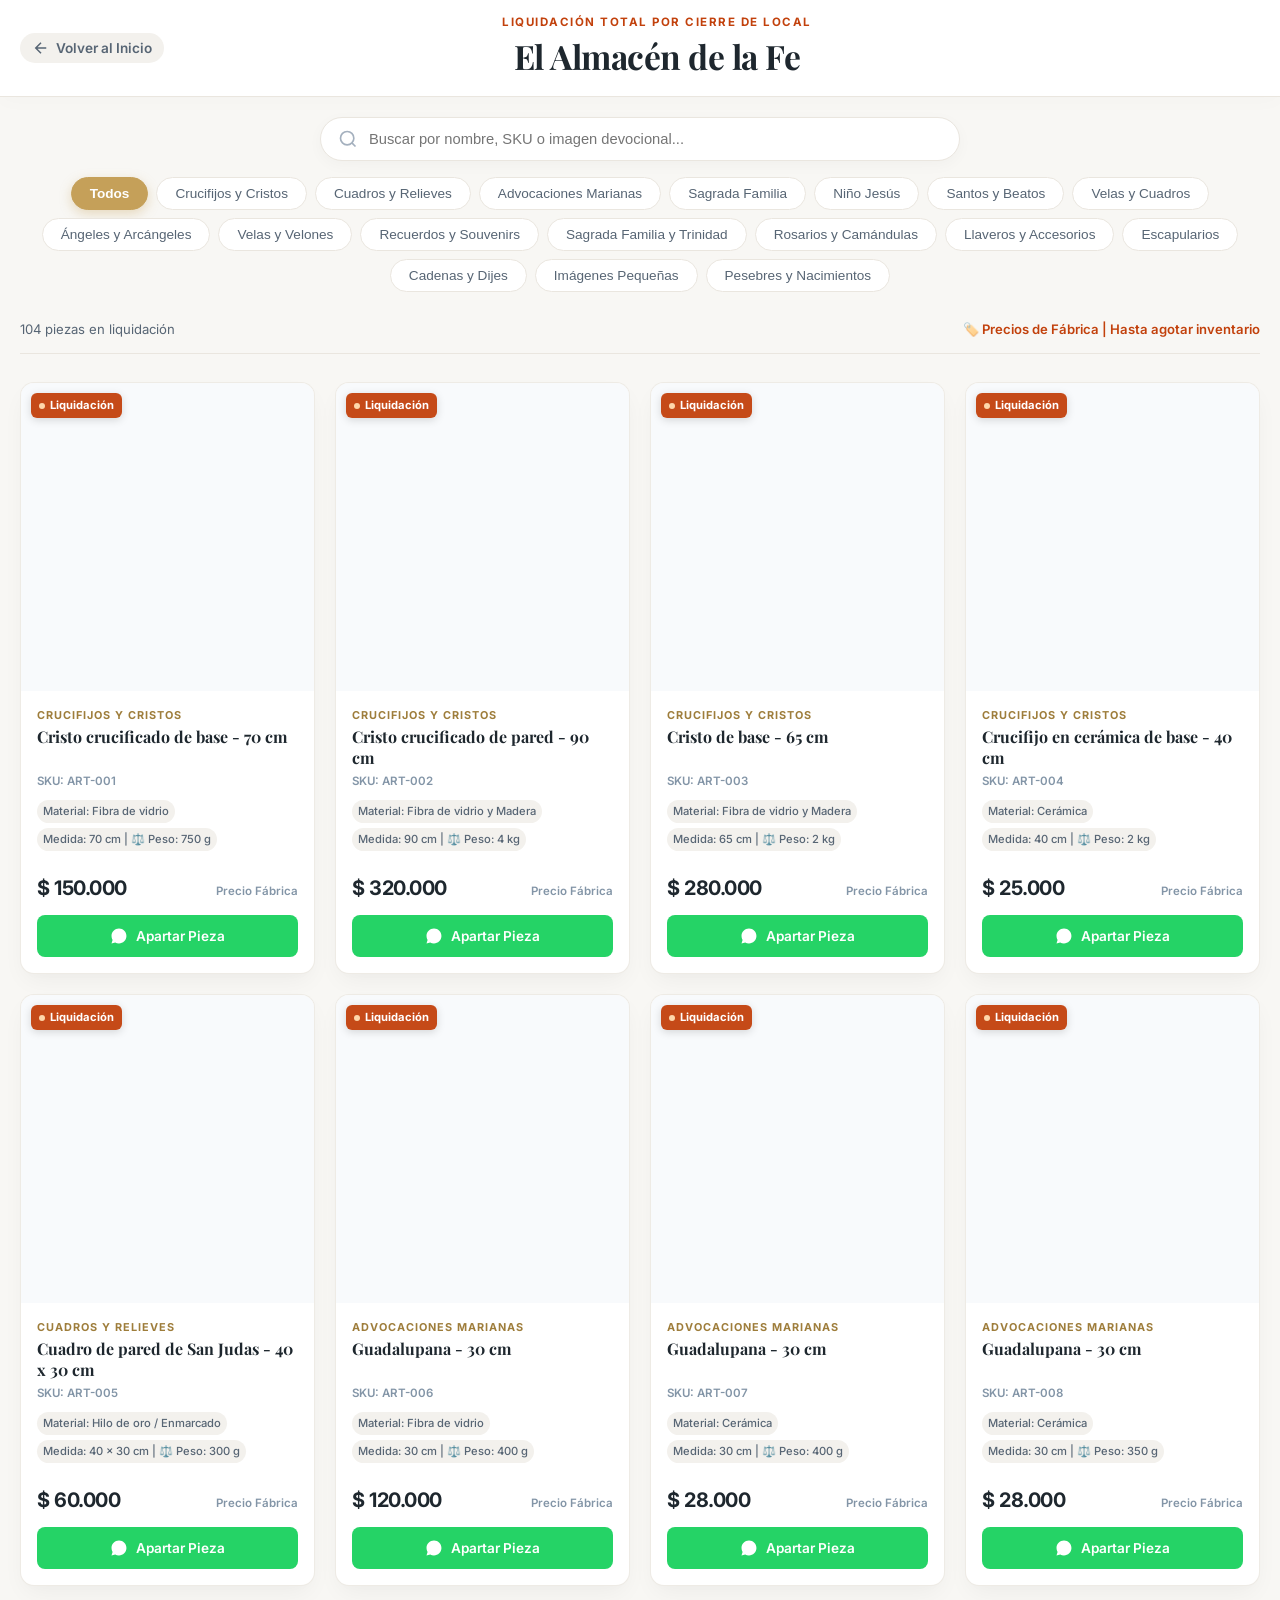
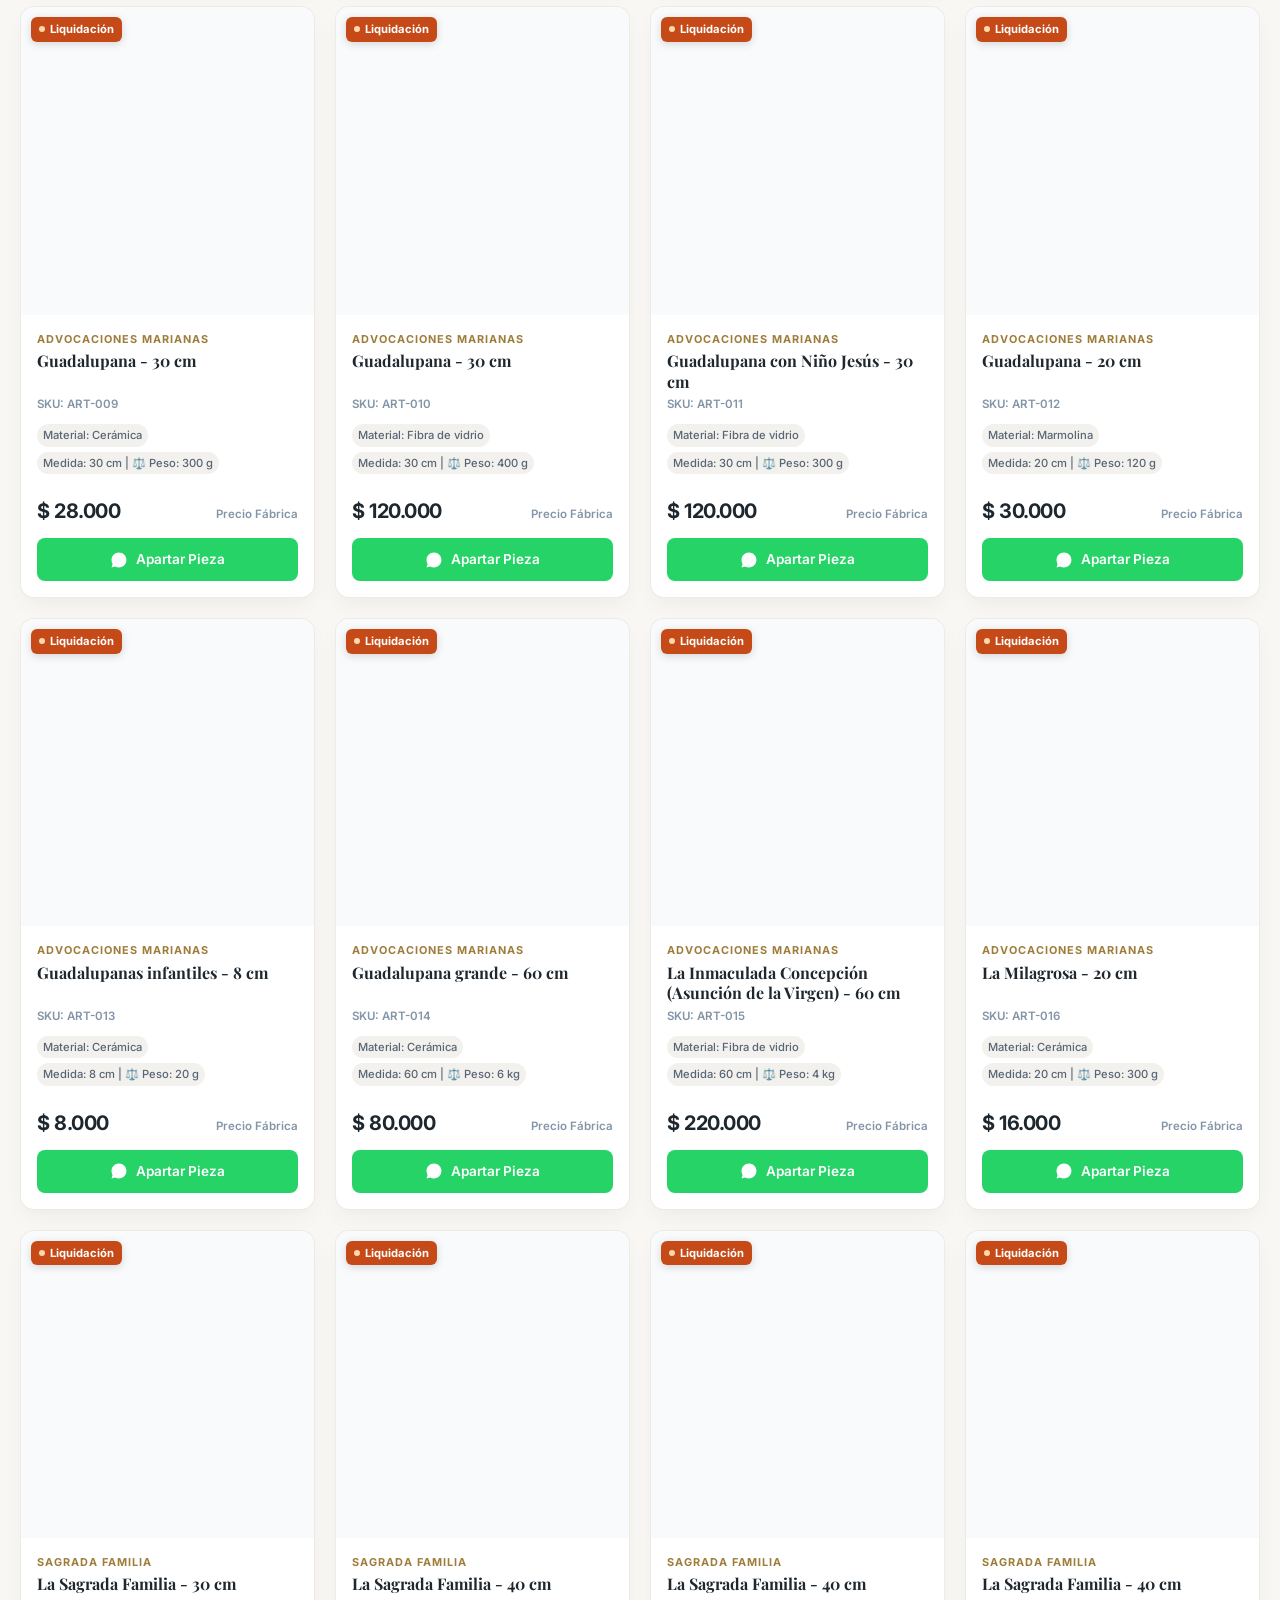
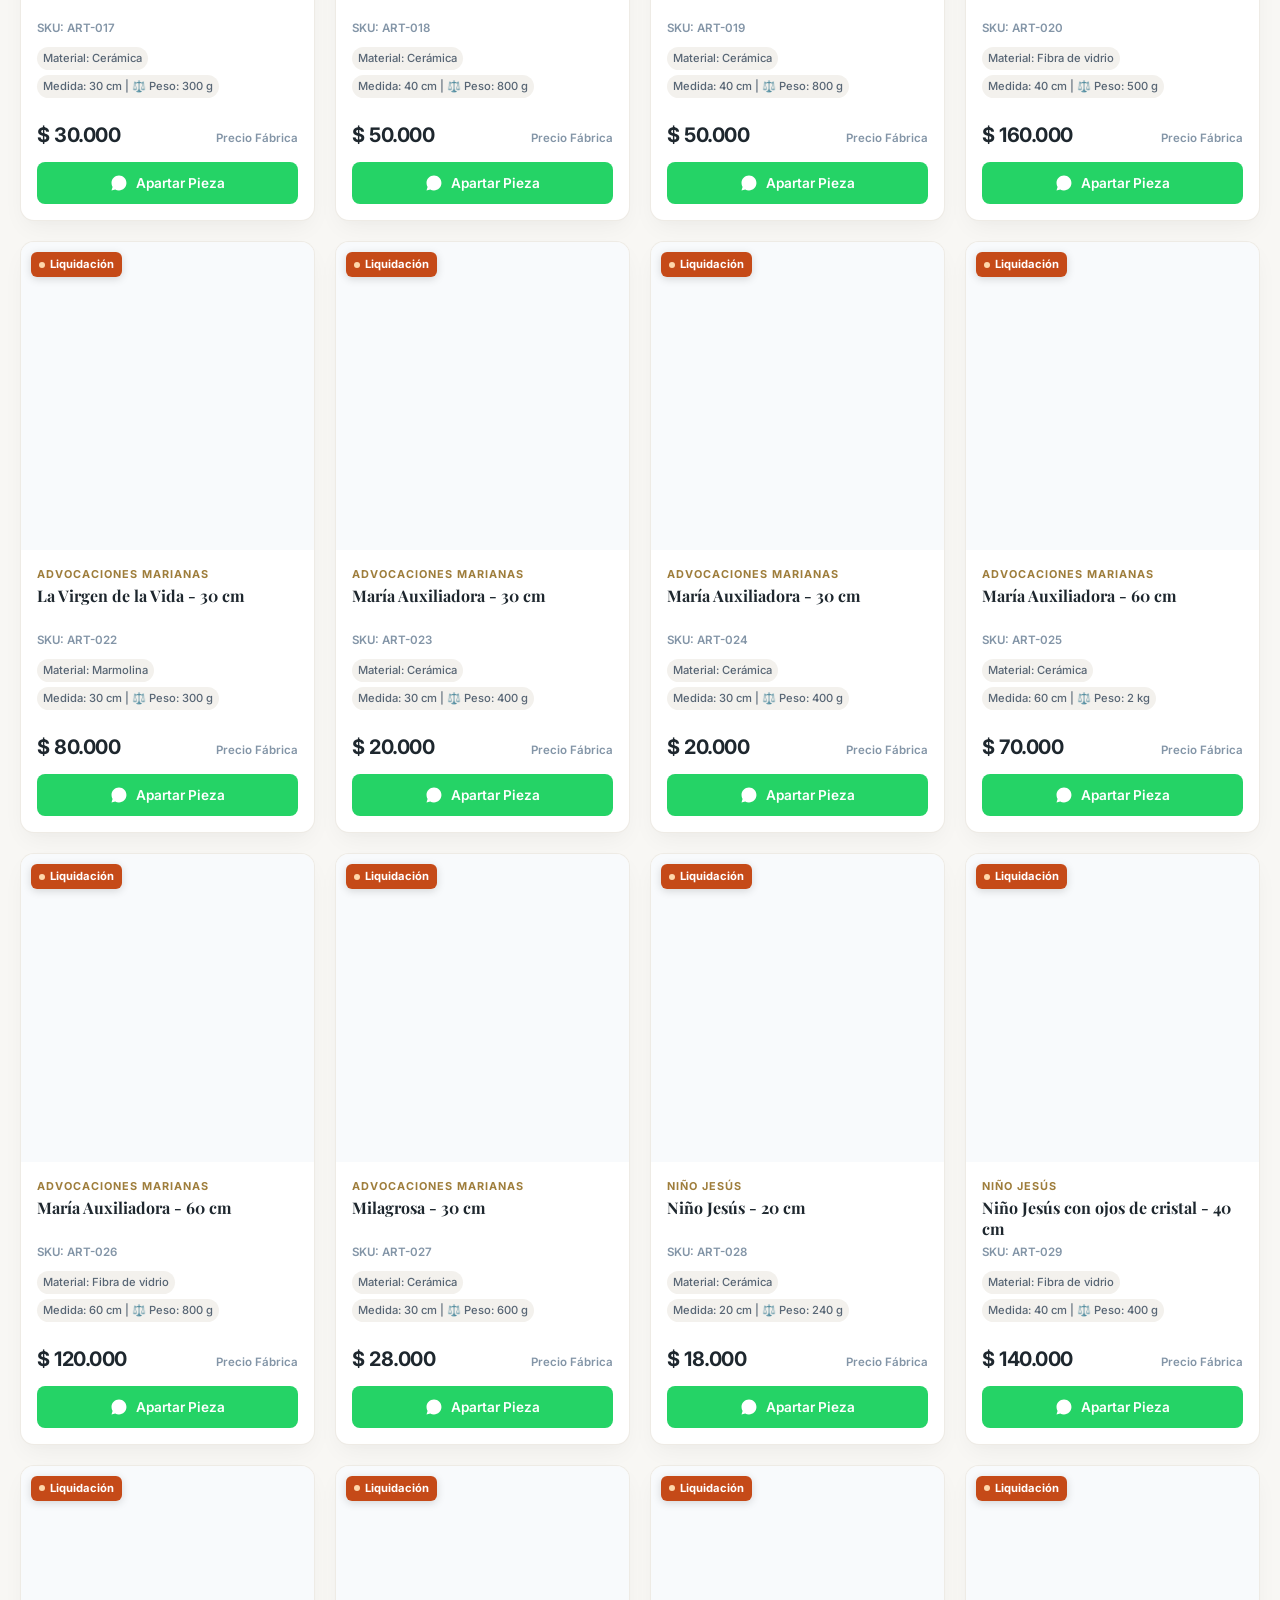
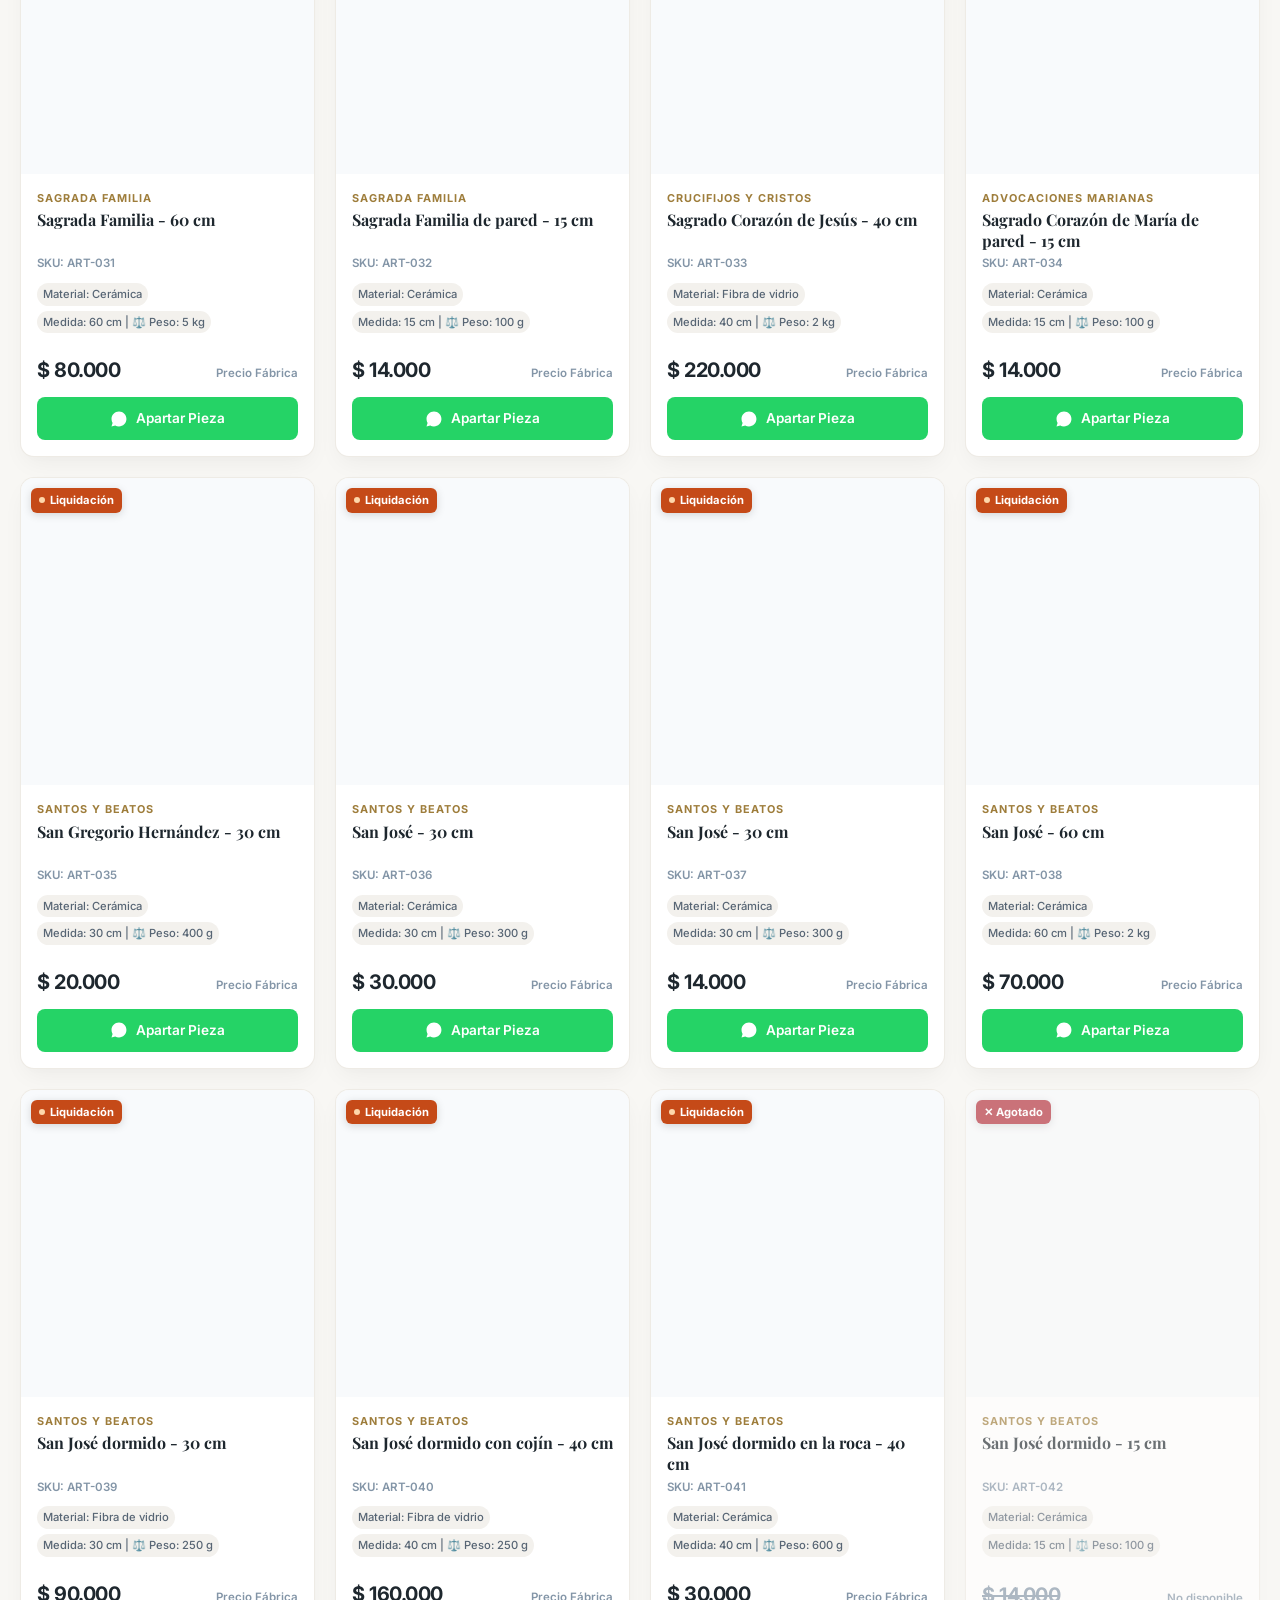
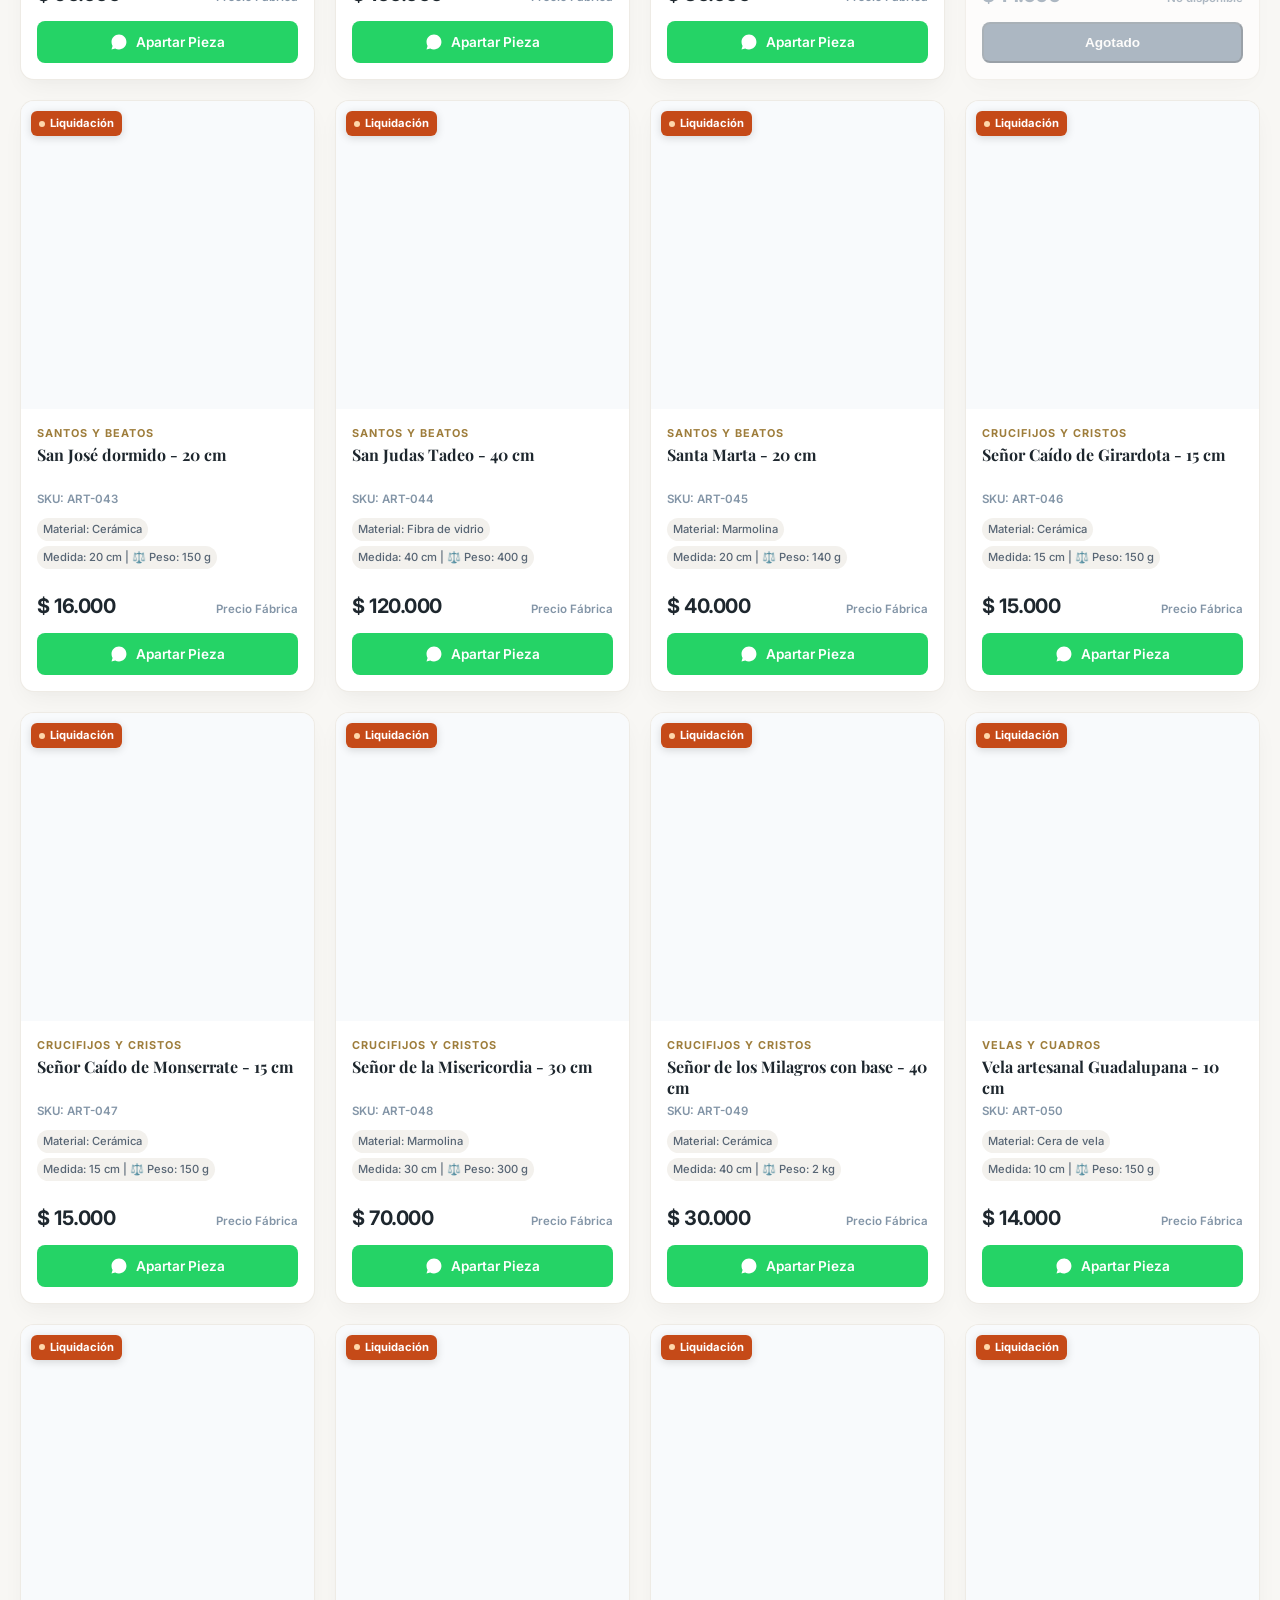
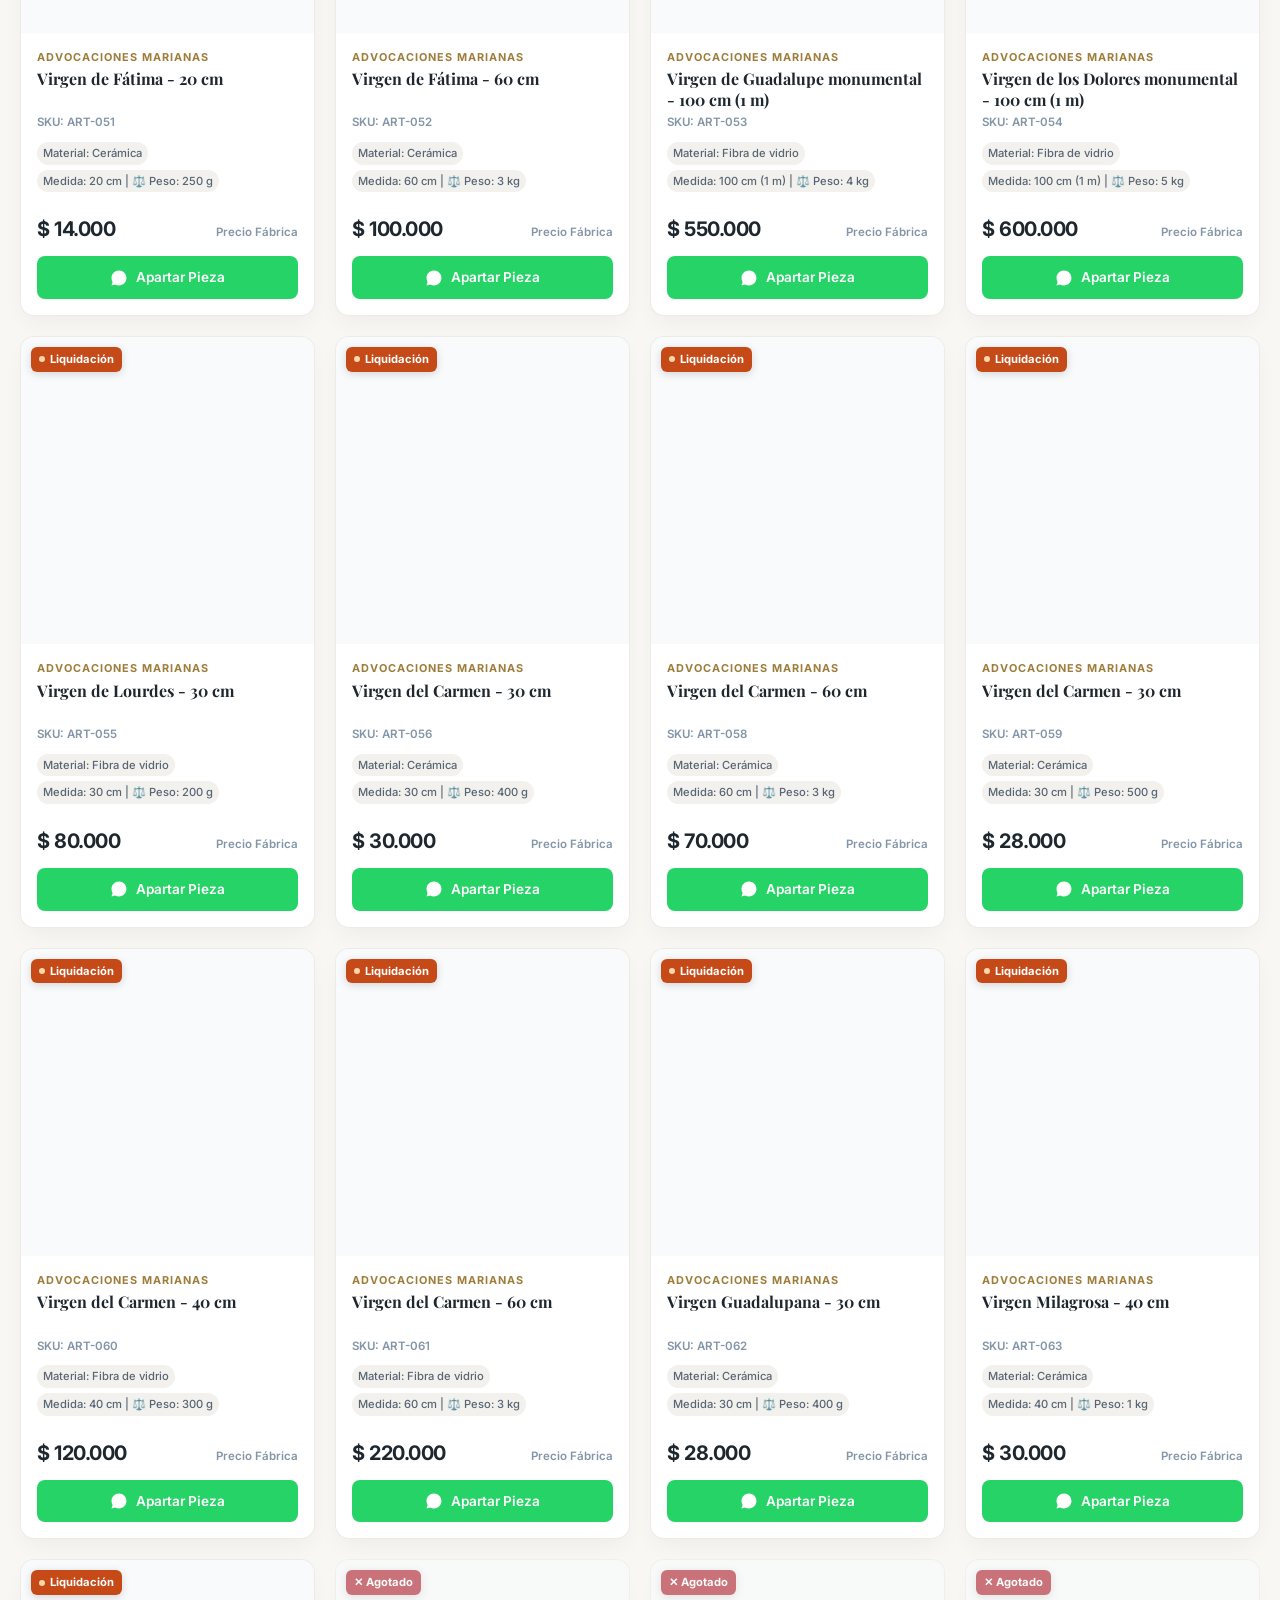
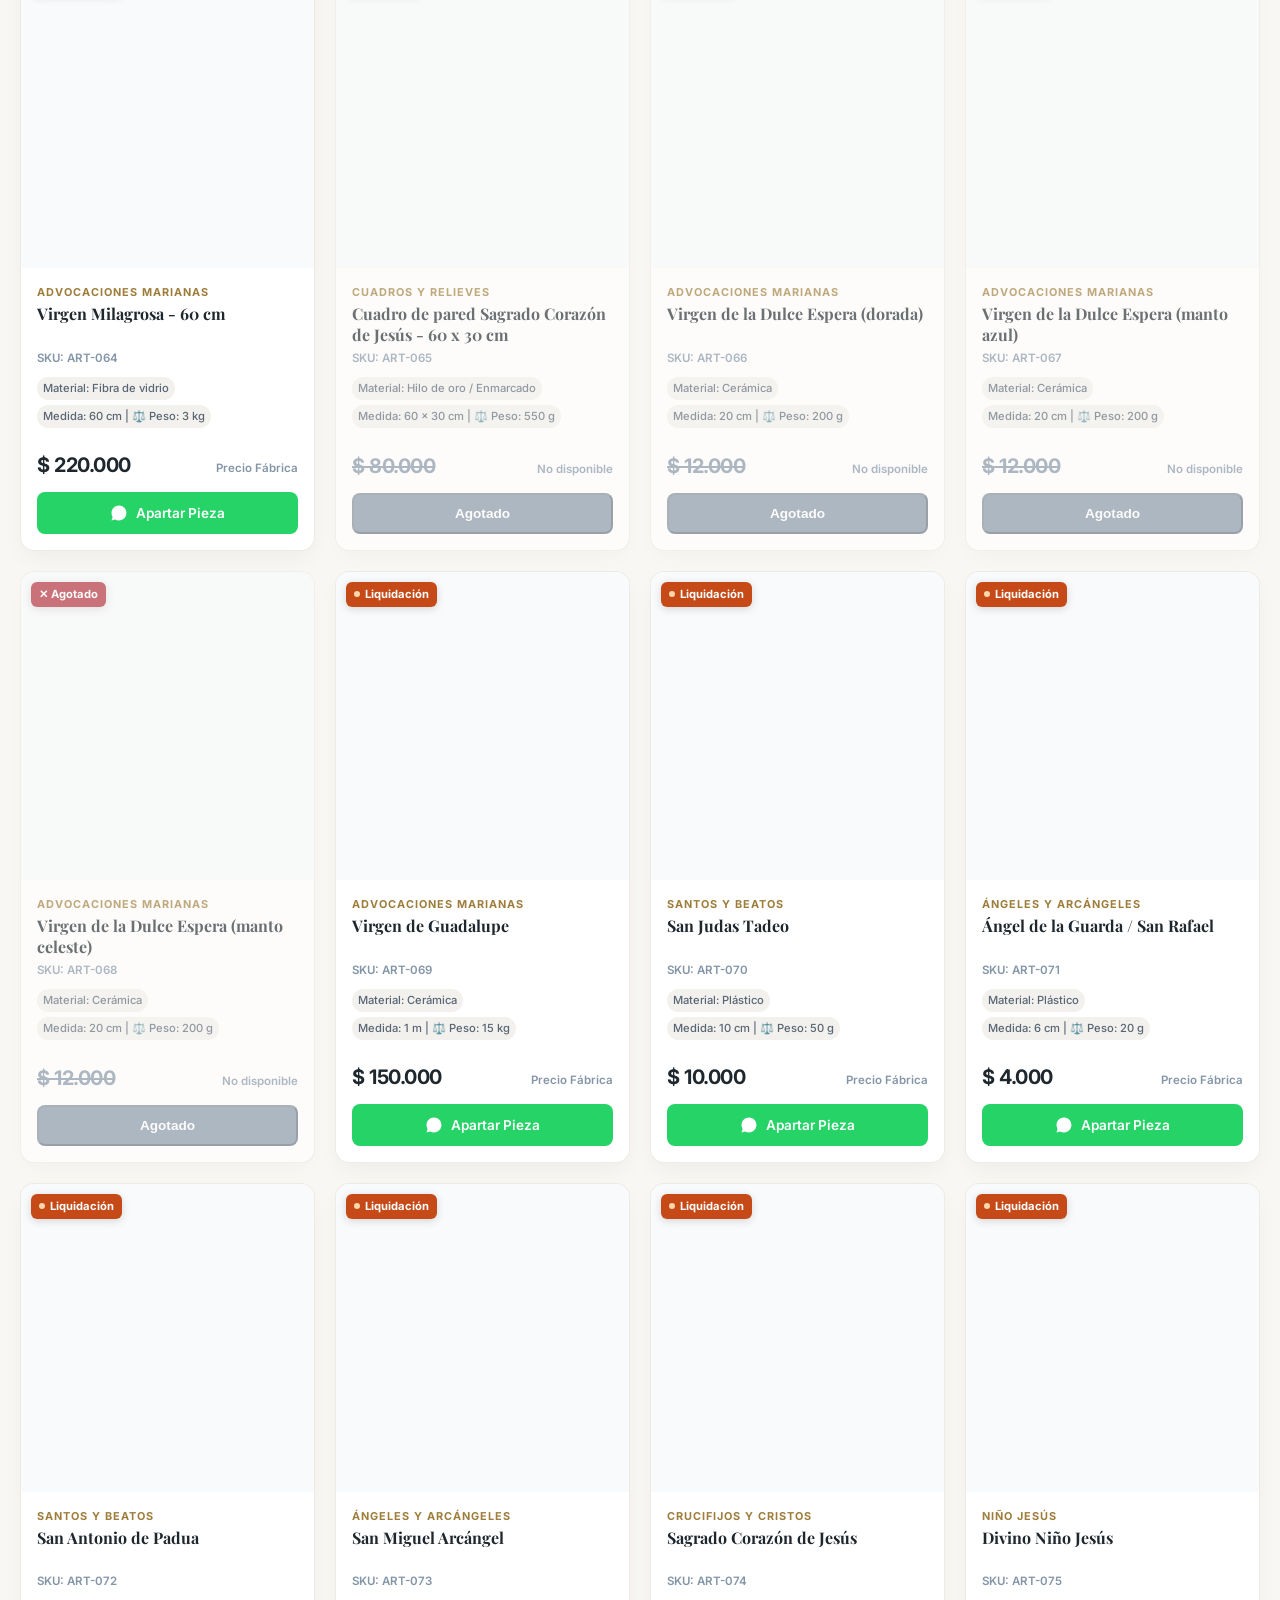
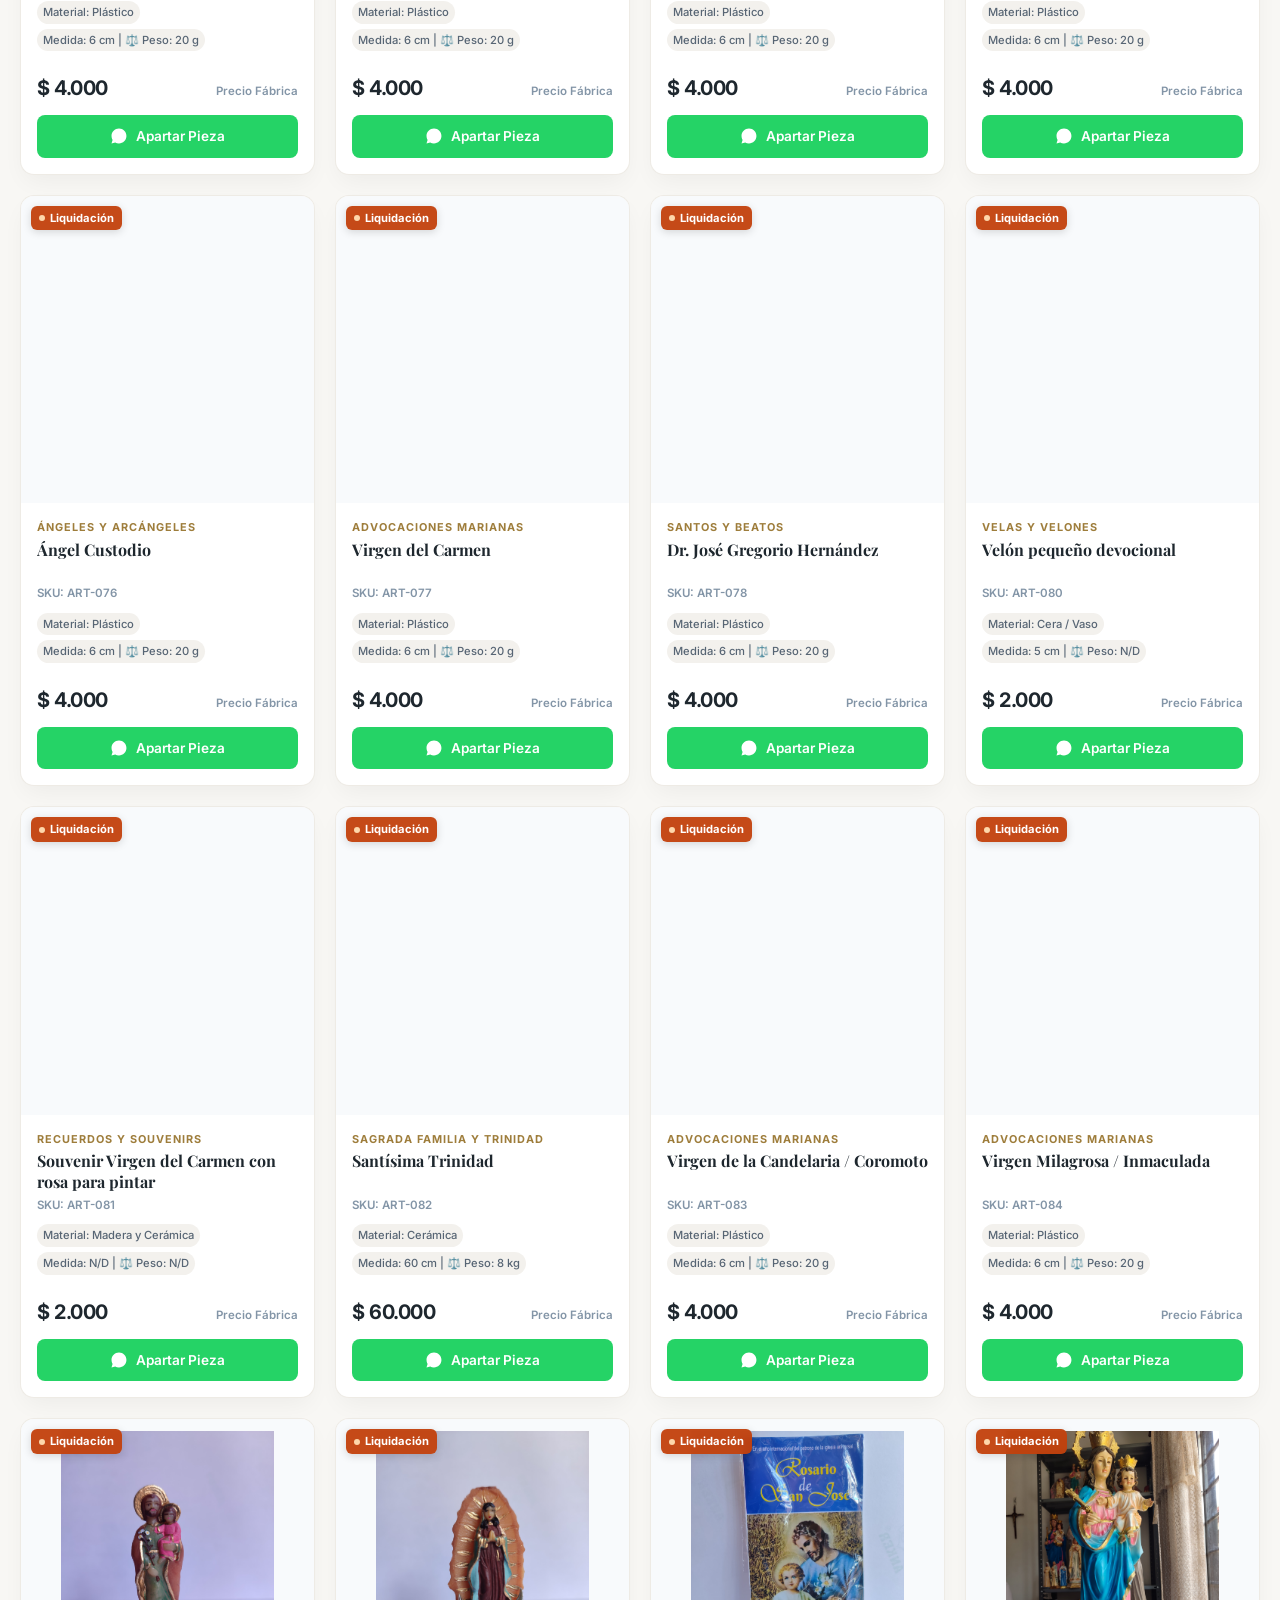
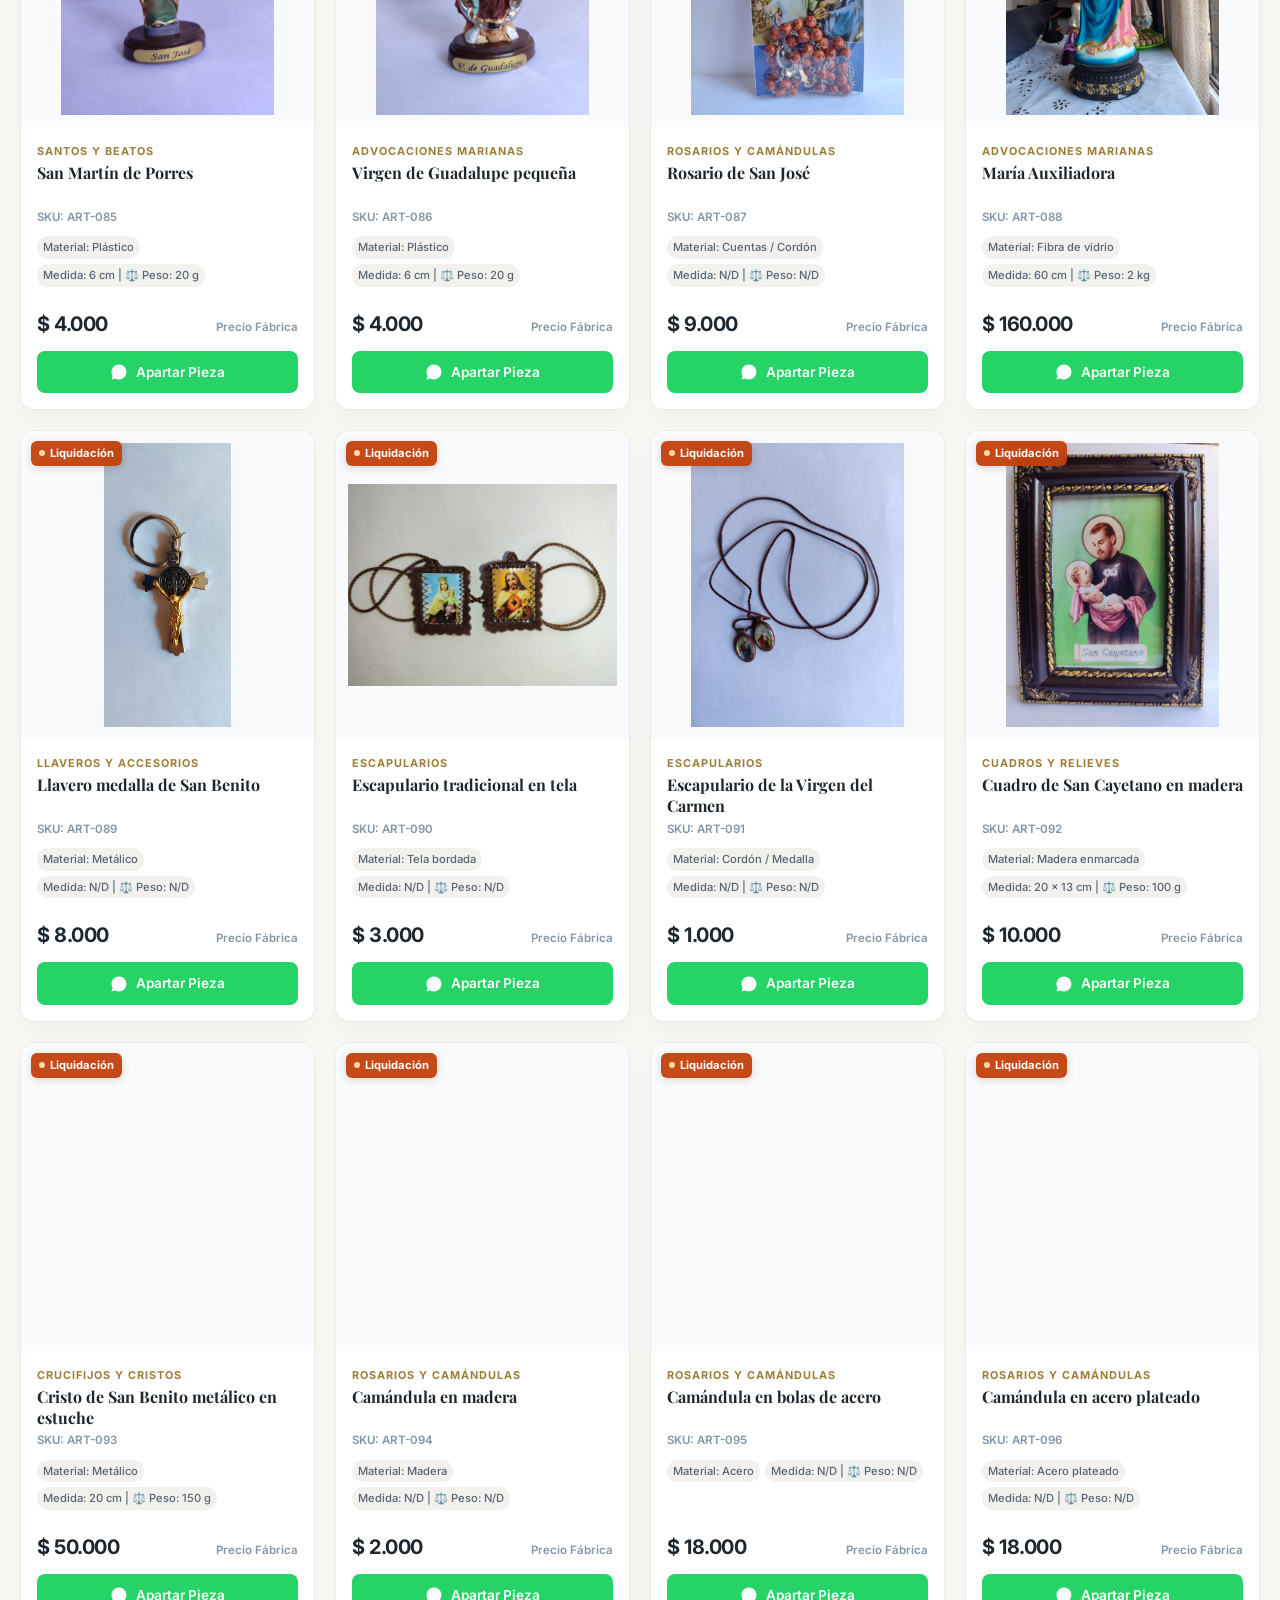
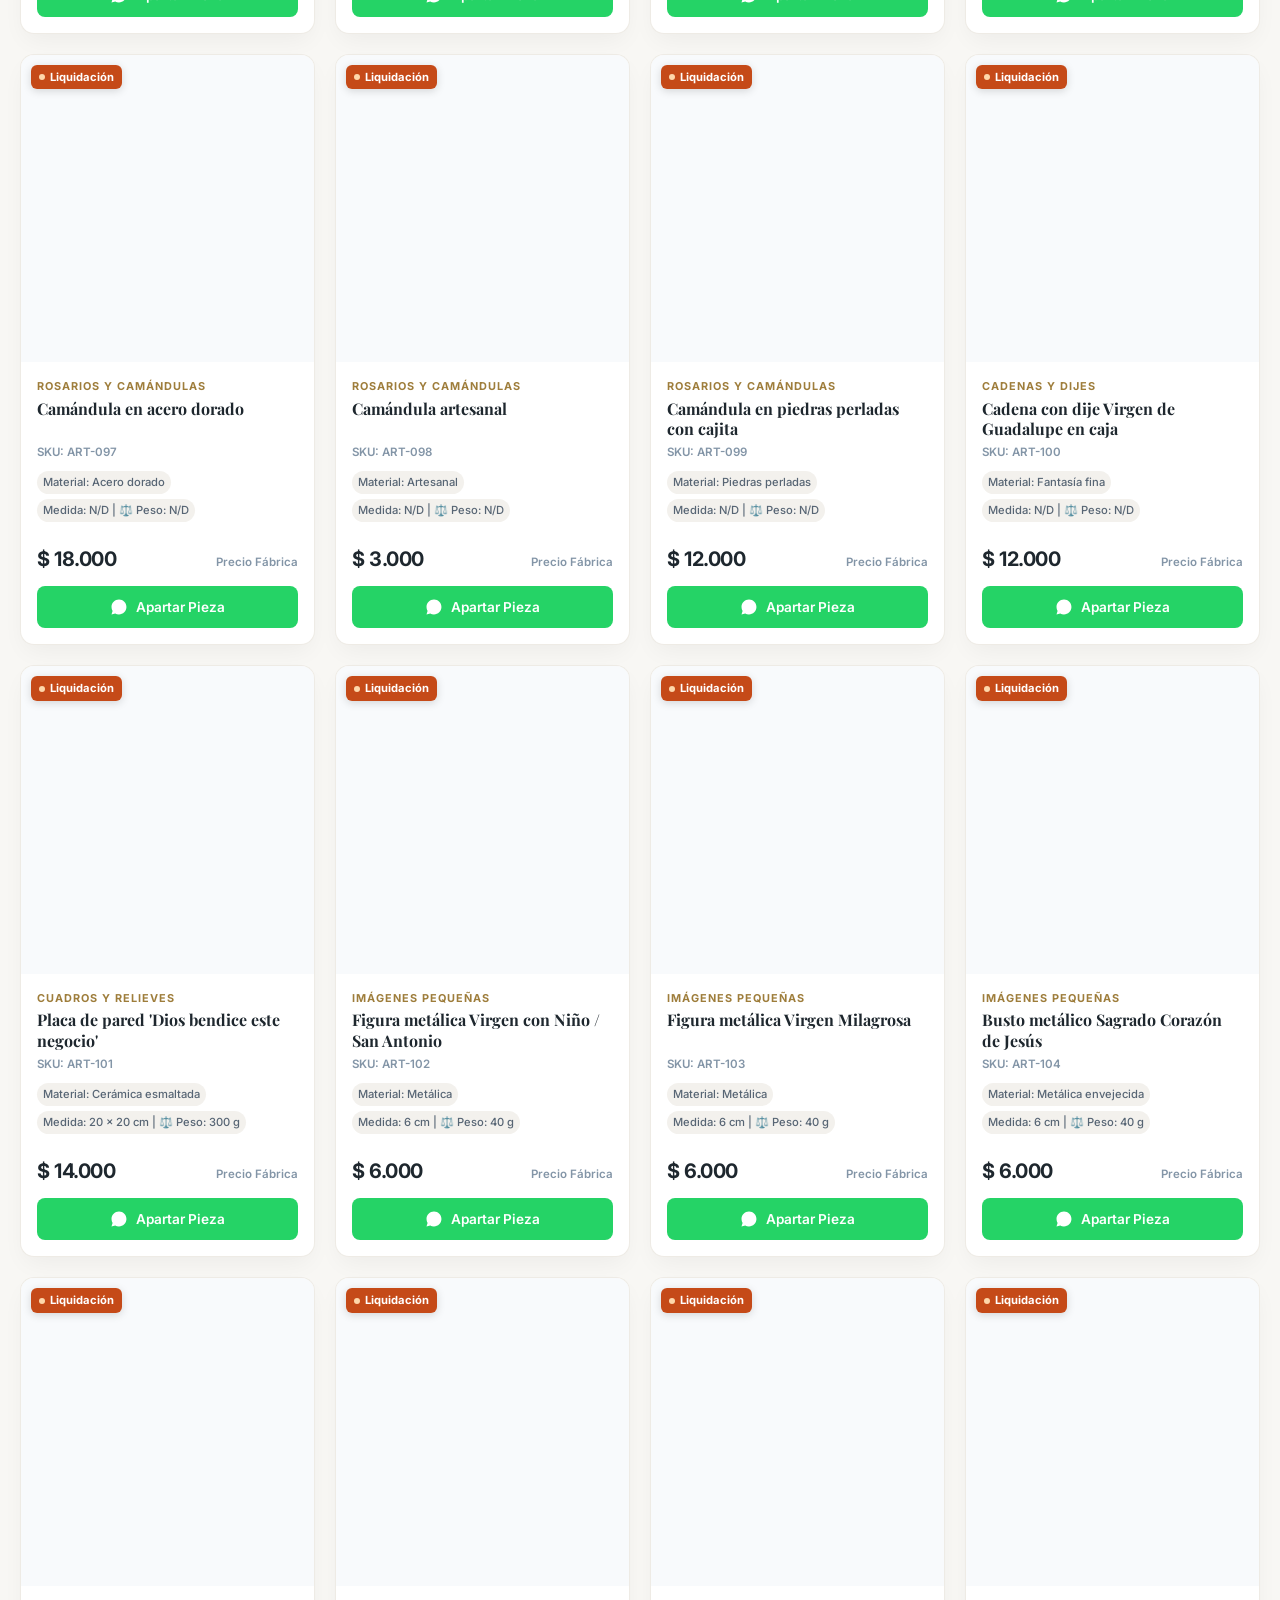
==== catalogo.html @ e8f728ff "Primer actualizacion" ====
<!DOCTYPE html>
<html lang="es">
<head>
    <meta charset="UTF-8">
    <meta name="viewport" content="width=device-width, initial-scale=1.0">
    <title>Catálogo en Liquidación | El Almacén de la Fe</title>
    <link rel="preconnect" href="https://fonts.googleapis.com">
    <link rel="preconnect" href="https://fonts.gstatic.com" crossorigin>
    <link href="https://fonts.googleapis.com/css2?family=Inter:wght@300;400;500;600;700&family=Playfair+Display:ital,wght@0,600;0,700;1,400&display=swap" rel="stylesheet">
    <link rel="stylesheet" href="styles.css?v=zoom">
</head>
<body>
    <header class="catalog-header">
        <div class="container header-container">
            <a href="index.html" class="back-link">
                <svg width="18" height="18" viewBox="0 0 24 24" fill="none" stroke="currentColor" stroke-width="2"><path d="M19 12H5M12 19l-7-7 7-7"/></svg>
                Volver al Inicio
            </a>
            <div class="header-titles">
                <span class="sub-header-tag">Liquidación Total por Cierre de Local</span>
                <h1 class="logo-title serif">El Almacén de la Fe</h1>
            </div>
            <div class="header-spacer"></div>
        </div>
    </header>

    <main class="container main-content">
        <section class="controls-section">
            <div class="search-wrapper">
                <svg class="search-icon" width="20" height="20" viewBox="0 0 24 24" fill="none" stroke="currentColor" stroke-width="2"><circle cx="11" cy="11" r="8"/><path d="m21 21-4.35-4.35"/></svg>
                <input type="text" id="searchInput" placeholder="Buscar por nombre, SKU o imagen devocional...">
            </div>
            
            <div class="mobile-filter-container">
                <select id="mobileCategorySelect" class="mobile-select"></select>
            </div>

            <div class="filter-pills" id="categoryFilters"></div>

            <div class="catalog-status-bar">
                <span id="productCounter" class="product-counter">Cargando inventario...</span>
                <span class="stock-banner">🏷️ Precios de Fábrica | Hasta agotar inventario</span>
            </div>
        </section>

        <section class="product-grid" id="productGrid"></section>

        <div class="empty-state" id="emptyState">
            <div class="empty-icon">✝</div>
            <h3 class="serif">No encontramos piezas con ese término</h3>
            <p>Prueba con otra palabra o revisa la categoría "Todos".</p>
        </div>
    </main>

    <!-- Modal de detalle de producto -->
    <div id="productModal" class="modal" aria-hidden="true">
        <div class="modal-backdrop"></div>
        <div class="modal-content">
            <button class="modal-close" id="modalClose" aria-label="Cerrar modal">&times;</button>
            <div class="modal-body">
                <div class="modal-img-container" id="modalImgContainer" title="Haz clic para ampliar en pantalla completa">
                    <img id="modalImg" src="" alt="">
                    <span class="zoom-hint-badge">🔍 Toca para ampliar</span>
                    <span class="stock-pill-modal">Precio de Liquidación</span>
                </div>
                <div class="modal-info">
                    <span id="modalCategory" class="card-category"></span>
                    <h2 id="modalTitle" class="modal-title serif"></h2>
                    <span id="modalSku" class="card-sku"></span>
                    
                    <div class="stock-alert-box">
                        <svg width="20" height="20" viewBox="0 0 24 24" fill="currentColor"><path d="M12 2C6.48 2 2 6.48 2 12s4.48 10 10 10 10-4.48 10-10S17.52 2 12 2zm1 15h-2v-2h2v2zm0-4h-2V7h2v6z"/></svg>
                        <div>
                            <strong>Liquidación final por cierre:</strong>
                            <p style="margin: 0; font-size: 0.82rem; opacity: 0.95;">Precio directo de fábrica. Son las últimas unidades en bodega y no habrá reposición.</p>
                        </div>
                    </div>

                    <div id="modalDesc" class="modal-desc-box"></div>
                    
                    <div class="modal-pricing-row">
                        <div>
                            <span class="price-label">Precio de liquidación</span>
                            <div id="modalPrice" class="modal-price"></div>
                        </div>
                    </div>

                    <a id="modalWhatsapp" href="#" target="_blank" class="btn-whatsapp modal-btn-cta">
                        <svg width="20" height="20" viewBox="0 0 24 24" fill="currentColor"><path d="M12.031 6.172c-3.181 0-5.767 2.586-5.768 5.766-.001 1.298.38 2.27 1.019 3.287l-.582 2.128 2.182-.573c.978.58 1.911.928 3.145.929 3.178 0 5.767-2.587 5.768-5.766.001-3.187-2.575-5.771-5.764-5.771zm3.392 8.244c-.144.405-.837.774-1.17.824-.312.045-.694.075-2.227-.563-1.832-.763-3.003-2.628-3.095-2.75-.091-.122-.744-.991-.744-1.89s.469-1.341.636-1.527c.166-.186.363-.232.485-.232.121 0 .243.002.348.007.113.006.265-.043.414.316.152.368.52 1.267.566 1.359.045.093.076.201.015.323-.061.121-.092.197-.183.303-.09.106-.19.237-.272.318-.09.09-.184.188-.079.369.106.182.472.78 1.013 1.261.696.621 1.282.813 1.464.904.182.09.289.076.395-.045.107-.122.455-.53.576-.713.121-.182.243-.151.409-.09.167.061 1.061.5 1.243.591.181.09.303.136.348.212.045.076.045.438-.099.843zM12 2C6.477 2 2 6.477 2 12c0 1.891.524 3.662 1.435 5.178L2 22l4.957-1.3c1.455.794 3.118 1.3 4.962 1.3 5.486 0 9.944-4.437 10-9.923C22 6.541 17.514 2 12 2z"/></svg>
                        Pedir y Apartar por WhatsApp
                    </a>
                </div>
            </div>
        </div>
    </div>

    <!-- Visor Pantalla Completa Accesible -->
    <div id="lightboxModal" class="lightbox-modal" aria-hidden="true">
        <div class="lightbox-backdrop"></div>
        <div class="lightbox-wrapper">
            <button id="lightboxClose" class="lightbox-close-btn" aria-label="Cerrar visor">&times; Cerrar</button>
            <img id="lightboxImg" class="lightbox-image" src="" alt="Imagen ampliada">
            <span class="lightbox-caption" id="lightboxCaption"></span>
        </div>
    </div>

    <script src="app.js"></script>
</body>
</html>
---- styles.css ----
:root {
    --bg-color: #F8F7F4; 
    --gold-primary: #C5A059; 
    --gold-dark: #9E7D3B;
    --gold-soft: rgba(197, 160, 89, 0.15);
    --text-dark: #1E272E; 
    --text-muted: #576574;
    --card-bg: #FFFFFF;
    --border-color: #EAE6DF;
    --radius-md: 14px;
    --radius-lg: 20px;
    --shadow-card: 0 10px 25px -5px rgba(0, 0, 0, 0.05), 0 8px 10px -6px rgba(0, 0, 0, 0.01);
    --shadow-hover: 0 20px 30px -10px rgba(197, 160, 89, 0.2), 0 10px 15px -5px rgba(0, 0, 0, 0.04);
    --whatsapp-green: #25D366;
    --whatsapp-dark: #1EBE5D;
}

* { 
    margin: 0; 
    padding: 0; 
    box-sizing: border-box; 
    max-width: 100%;
}

html, body {
    width: 100%;
    overflow-x: hidden;
}

body { 
    font-family: 'Inter', -apple-system, BlinkMacSystemFont, sans-serif; 
    background-color: var(--bg-color); 
    color: var(--text-dark); 
    line-height: 1.5;
    -webkit-font-smoothing: antialiased;
}

h1, h2, h3, .serif { font-family: 'Playfair Display', Georgia, serif; }
.container { max-width: 1280px; margin: 0 auto; padding: 0 20px; }

/* === PORTADA INICIO RESPONSIVA MÓVIL === */
.home-body { 
    position: relative;
    display: flex; 
    align-items: center; 
    justify-content: center; 
    min-height: 100vh; 
    min-height: 100dvh;
    background-color: #0E1317;
    overflow-x: hidden;
    padding: 24px 16px;
}

.home-bg-img {
    position: fixed;
    top: 0;
    left: 0;
    width: 100vw;
    height: 100vh;
    height: 100dvh;
    object-fit: cover;
    object-position: center;
    z-index: 0;
    filter: brightness(0.32) contrast(1.1);
    pointer-events: none;
}

.welcome-container { 
    position: relative;
    z-index: 2;
    width: 100%; 
    max-width: 580px; 
    margin: 0 auto;
}

.welcome-card { 
    background: rgba(255, 255, 255, 0.96); 
    backdrop-filter: blur(12px);
    -webkit-backdrop-filter: blur(12px);
    padding: 34px 22px; 
    border-radius: var(--radius-lg); 
    text-align: center; 
    box-shadow: 0 20px 40px -10px rgba(0, 0, 0, 0.6), 
                0 0 0 1px rgba(197, 160, 89, 0.35); 
    width: 100%;
}

@media (min-width: 600px) {
    .welcome-card { padding: 46px 36px 36px; }
}

.sacred-crest {
    font-size: 1.6rem;
    color: var(--gold-primary);
    line-height: 1;
    margin-bottom: 8px;
}

.home-badge-wrapper {
    margin-bottom: 12px;
}

.home-badge {
    display: inline-block;
    background: #FFF7ED;
    color: #C2410C;
    border: 1px solid #FDBA74;
    font-size: 0.72rem;
    font-weight: 700;
    text-transform: uppercase;
    letter-spacing: 1px;
    padding: 4px 12px;
    border-radius: 50px;
}

.welcome-card .logo-title {
    font-size: 1.85rem;
    color: var(--text-dark);
    margin-bottom: 2px;
    line-height: 1.2;
}

@media (min-width: 600px) {
    .welcome-card .logo-title { font-size: 2.3rem; }
}

.home-subtitle {
    display: block;
    font-size: 0.78rem;
    letter-spacing: 1.5px;
    text-transform: uppercase;
    color: var(--gold-dark);
    font-weight: 600;
    margin-bottom: 14px;
}

.ornament-divider {
    display: flex;
    align-items: center;
    justify-content: center;
    gap: 10px;
    margin: 0 auto 16px;
    max-width: 200px;
}
.ornament-divider span {
    flex: 1;
    height: 1px;
    background: linear-gradient(to right, transparent, rgba(197, 160, 89, 0.6), transparent);
}
.ornament-diamond {
    color: var(--gold-primary);
    font-size: 0.6rem;
}

.welcome-text { 
    margin: 0 0 16px; 
    color: var(--text-muted); 
    font-size: 0.92rem; 
    line-height: 1.55;
}

.liquidation-callout {
    display: flex;
    align-items: center;
    gap: 10px;
    background: #FAFAF8;
    border: 1px solid #ECE7DE;
    border-left: 3px solid #C2410C;
    padding: 10px 12px;
    border-radius: 8px;
    margin-bottom: 20px;
    text-align: left;
}
.callout-icon {
    font-size: 1.2rem;
    flex-shrink: 0;
}
.callout-text strong {
    display: block;
    font-size: 0.8rem;
    color: #9A3412;
}
.callout-text span {
    font-size: 0.75rem;
    color: var(--text-muted);
    line-height: 1.35;
    display: block;
}

.home-cta { 
    display: inline-flex;
    align-items: center;
    justify-content: center;
    gap: 8px;
    background: linear-gradient(135deg, var(--gold-primary) 0%, var(--gold-dark) 100%);
    color: #FFFFFF !important; 
    padding: 14px 20px; 
    border-radius: 50px; 
    text-decoration: none; 
    font-weight: 600; 
    font-size: 0.94rem;
    transition: all 0.25s ease; 
    box-shadow: 0 6px 20px rgba(197, 160, 89, 0.4);
    width: 100%;
}
.home-cta:hover { 
    transform: translateY(-2px); 
    box-shadow: 0 10px 24px rgba(197, 160, 89, 0.55);
}

.home-footer-trust {
    margin-top: 20px;
    padding-top: 14px;
    border-top: 1px solid rgba(0, 0, 0, 0.08);
    display: flex;
    flex-direction: column;
    align-items: center;
    gap: 8px;
    font-size: 0.82rem;
    color: var(--text-muted);
}
.btn-whatsapp-home {
    display: inline-flex;
    align-items: center;
    gap: 8px;
    background-color: var(--whatsapp-green);
    color: #FFFFFF !important;
    text-decoration: none;
    font-weight: 600;
    font-size: 0.86rem;
    padding: 10px 20px;
    border-radius: 50px;
    transition: all 0.2s ease;
    box-shadow: 0 4px 12px rgba(37, 211, 102, 0.3);
}
.btn-whatsapp-home:hover {
    background-color: var(--whatsapp-dark);
    transform: translateY(-2px);
}

/* === HEADER CATÁLOGO === */
.catalog-header { 
    background: #FFFFFF;
    border-bottom: 1px solid var(--border-color); 
    padding: 14px 0;
    position: sticky;
    top: 0;
    z-index: 200;
    box-shadow: 0 4px 20px rgba(0,0,0,0.02);
}
.header-container {
    display: flex;
    flex-direction: column;
    align-items: center;
    gap: 8px;
}
.header-titles { text-align: center; }
.sub-header-tag {
    display: block;
    font-size: 0.72rem;
    letter-spacing: 1.5px;
    text-transform: uppercase;
    color: #C2410C;
    font-weight: 700;
}
.logo-title { 
    color: var(--text-dark); 
    font-size: 1.6rem; 
    letter-spacing: -0.5px;
}
.back-link { 
    display: inline-flex;
    align-items: center;
    gap: 6px;
    text-decoration: none; 
    color: var(--text-muted); 
    font-size: 0.85rem; 
    font-weight: 600; 
    padding: 5px 12px;
    border-radius: 50px;
    background: #F3F1ED;
    transition: all 0.2s ease;
}
.back-link:hover { background: var(--gold-soft); color: var(--gold-dark); }
.header-spacer { display: none; }

@media (min-width: 768px) {
    .header-container {
        flex-direction: row;
        justify-content: space-between;
    }
    .header-spacer { width: 110px; display: block; }
    .logo-title { font-size: 2.1rem; }
}

/* === FILTROS & BARRA SUPERIOR === */
.controls-section { padding: 20px 0 12px; }
.search-wrapper { 
    position: relative; 
    max-width: 640px; 
    margin: 0 auto 16px; 
}
.search-icon {
    position: absolute;
    left: 18px;
    top: 50%;
    transform: translateY(-50%);
    color: #A4B0BE;
}
.search-wrapper input { 
    width: 100%; 
    padding: 13px 18px 13px 48px; 
    border-radius: 50px; 
    border: 1px solid var(--border-color); 
    font-size: 0.92rem; 
    background: #FFFFFF;
    box-shadow: 0 4px 15px rgba(0,0,0,0.03);
    outline: none; 
    transition: all 0.25s ease; 
}
.search-wrapper input:focus { 
    border-color: var(--gold-primary); 
    box-shadow: 0 0 0 4px rgba(197, 160, 89, 0.15); 
}

.mobile-filter-container { margin-bottom: 14px; }
.mobile-select { 
    width: 100%; 
    padding: 13px 16px; 
    border-radius: 12px; 
    border: 1px solid var(--border-color); 
    font-size: 0.92rem; 
    color: var(--text-dark); 
    background: #FFFFFF url("data:image/svg+xml;charset=US-ASCII,%3Csvg%20xmlns%3D%22http%3A%2F%2Fwww.w3.org%2F2000%2Fsvg%22%20width%3D%22292.4%22%20height%3D%22292.4%22%3E%3Cpath%20fill%3D%22%23C5A059%22%20d%3D%22M287%2069.4a17.6%2017.6%200%200%200-13-5.4H18.4c-5%200-9.3%201.8-12.9%205.4A17.6%2017.6%200%200%200%200%2082.2c0%205%201.8%209.3%205.4%2012.9l128%20127.9c3.6%203.6%207.8%205.4%2012.8%205.4s9.2-1.8%2012.8-5.4L287%2095c3.5-3.5%205.4-7.8%205.4-12.8%200-5-1.9-9.2-5.5-12.8z%22%2F%3E%3C%2Fsvg%3E") no-repeat right 16px center; 
    background-size: 11px auto;
    appearance: none;
    font-weight: 500;
}

.filter-pills { display: none; }
@media (min-width: 992px) {
    .mobile-filter-container { display: none; }
    .filter-pills { 
        display: flex; 
        gap: 8px; 
        justify-content: center; 
        flex-wrap: wrap; 
        margin-bottom: 20px;
    }
}

.pill { 
    background: #FFFFFF; 
    border: 1px solid var(--border-color); 
    color: var(--text-muted); 
    padding: 8px 18px; 
    border-radius: 50px; 
    font-size: 0.85rem; 
    font-weight: 500;
    cursor: pointer; 
    transition: all 0.2s ease; 
}
.pill:hover { border-color: var(--gold-primary); color: var(--gold-dark); }
.pill.active { 
    background: var(--gold-primary); 
    border-color: var(--gold-primary); 
    color: #FFFFFF; 
    font-weight: 600;
    box-shadow: 0 4px 12px rgba(197, 160, 89, 0.35);
}

.catalog-status-bar {
    display: flex;
    flex-direction: column;
    gap: 4px;
    align-items: center;
    text-align: center;
    border-bottom: 1px solid var(--border-color);
    padding: 8px 0 14px;
    font-size: 0.82rem;
    color: var(--text-muted);
}
@media (min-width: 600px) {
    .catalog-status-bar {
        flex-direction: row;
        justify-content: space-between;
    }
}
.stock-banner { color: #C2410C; font-weight: 600; display: inline-flex; align-items: center; }

/* === GRID Y TARJETAS === */
.product-grid { 
    display: grid; 
    grid-template-columns: repeat(auto-fill, minmax(260px, 1fr)); 
    gap: 20px; 
    padding: 16px 0 60px; 
}

.card { 
    background: var(--card-bg); 
    border-radius: var(--radius-md); 
    border: 1px solid rgba(234, 230, 223, 0.8);
    overflow: hidden; 
    box-shadow: var(--shadow-card); 
    transition: all 0.3s cubic-bezier(0.25, 0.8, 0.25, 1); 
    display: flex; 
    flex-direction: column; 
    position: relative; 
    cursor: pointer; 
}
.card:hover { 
    transform: translateY(-4px); 
    box-shadow: var(--shadow-hover); 
    border-color: rgba(197, 160, 89, 0.4);
}

.card-img-wrapper { 
    position: relative; 
    width: 100%; 
    padding-top: 105%; 
    background: radial-gradient(circle, #FFFFFF 60%, #F5F4F0 100%);
    overflow: hidden;
}

.product-img { 
    position: absolute; 
    top: 0; left: 0; 
    width: 100%; height: 100%; 
    object-fit: contain; 
    padding: 12px; 
    transition: transform 0.4s ease, opacity 0.3s ease;
    background-color: #f8fafc;
    content-visibility: auto;
}
.card:hover .product-img { transform: scale(1.04); }

.badge-scarcity {
    position: absolute;
    top: 10px;
    left: 10px;
    background: rgba(194, 65, 12, 0.95);
    backdrop-filter: blur(4px);
    color: #FFFFFF;
    font-size: 0.7rem;
    font-weight: 700;
    padding: 4px 8px;
    border-radius: 6px;
    display: flex;
    align-items: center;
    gap: 5px;
    box-shadow: 0 2px 8px rgba(0,0,0,0.15);
    z-index: 2;
}
.pulse-dot {
    width: 6px;
    height: 6px;
    border-radius: 50%;
    background-color: #FED7AA;
    display: inline-block;
    animation: pulse 1.8s infinite;
}
@keyframes pulse {
    0% { box-shadow: 0 0 0 0 rgba(254, 215, 170, 0.7); }
    70% { box-shadow: 0 0 0 6px rgba(254, 215, 170, 0); }
    100% { box-shadow: 0 0 0 0 rgba(254, 215, 170, 0); }
}

.card-quick-view {
    position: absolute;
    bottom: 10px;
    left: 50%;
    transform: translateX(-50%) translateY(20px);
    background: rgba(255, 255, 255, 0.95);
    color: var(--text-dark);
    font-size: 0.75rem;
    font-weight: 600;
    padding: 5px 12px;
    border-radius: 30px;
    opacity: 0;
    box-shadow: 0 4px 10px rgba(0,0,0,0.1);
    transition: all 0.25s ease;
    pointer-events: none;
    white-space: nowrap;
}
.card:hover .card-quick-view {
    opacity: 1;
    transform: translateX(-50%) translateY(0);
}

.card-body { 
    padding: 16px; 
    display: flex; 
    flex-direction: column; 
    flex-grow: 1; 
}
.card-category { 
    font-size: 0.68rem; 
    letter-spacing: 1px;
    color: var(--gold-dark); 
    text-transform: uppercase; 
    font-weight: 700; 
    margin-bottom: 4px; 
}
.card-title { 
    font-size: 1rem; 
    line-height: 1.3;
    color: var(--text-dark); 
    margin-bottom: 4px; 
    display: -webkit-box;
    -webkit-line-clamp: 2;
    line-clamp: 2;
    -webkit-box-orient: vertical;
    overflow: hidden;
    height: 2.6em;
}
.card-sku { 
    font-size: 0.72rem; 
    color: #8395A7; 
    margin-bottom: 10px; 
    font-weight: 600; 
}

.card-chips {
    display: flex;
    flex-wrap: wrap;
    gap: 5px;
    margin-bottom: 12px;
}
.chip {
    font-size: 0.7rem;
    background: #F3F1ED;
    color: var(--text-muted);
    padding: 3px 6px;
    border-radius: 50px;
    font-weight: 500;
}

.card-price-row {
    margin-top: auto;
    padding-top: 10px;
    display: flex;
    align-items: baseline;
    justify-content: space-between;
    margin-bottom: 12px;
}
.card-price { 
    font-size: 1.25rem; 
    font-weight: 700; 
    color: var(--text-dark); 
    letter-spacing: -0.5px;
}
.card-unit { font-size: 0.72rem; color: #8395A7; font-weight: 600; }

.btn-whatsapp { 
    display: inline-flex; 
    align-items: center; 
    justify-content: center; 
    gap: 8px; 
    width: 100%; 
    padding: 11px; 
    background-color: var(--whatsapp-green); 
    color: #FFFFFF; 
    text-decoration: none; 
    border-radius: 8px; 
    font-weight: 600; 
    font-size: 0.85rem;
    transition: all 0.2s ease; 
}
.btn-whatsapp:hover { 
    background-color: var(--whatsapp-dark); 
}

/* === MODAL DE DETALLE === */
.modal {
    position: fixed;
    top: 0; left: 0; width: 100%; height: 100%;
    z-index: 999;
    display: none;
    align-items: center;
    justify-content: center;
    padding: 12px;
}
.modal.open { display: flex; }
.modal-backdrop {
    position: absolute;
    top: 0; left: 0; width: 100%; height: 100%;
    background: rgba(18, 24, 30, 0.7);
    backdrop-filter: blur(4px);
}
.modal-content {
    background: #FFFFFF;
    border-radius: var(--radius-lg);
    max-width: 840px;
    width: 100%;
    max-height: 92vh;
    overflow-y: auto;
    position: relative;
    z-index: 10;
    box-shadow: 0 25px 50px -12px rgba(0, 0, 0, 0.25);
}
.modal-close {
    position: absolute;
    top: 14px; right: 14px;
    background: #F1F2F6;
    border: none;
    border-radius: 50%;
    width: 36px; height: 36px;
    font-size: 1.3rem;
    cursor: pointer;
    z-index: 20;
    display: flex;
    align-items: center;
    justify-content: center;
    color: var(--text-dark);
}
.modal-body {
    display: grid;
    grid-template-columns: 1fr;
}
@media (min-width: 768px) {
    .modal-body { grid-template-columns: 1.1fr 1fr; }
}

.modal-img-container {
    background: #FAFAF8;
    padding: 30px 16px;
    display: flex;
    align-items: center;
    justify-content: center;
    position: relative;
    cursor: zoom-in;
}
.modal-img-container img {
    max-width: 100%;
    max-height: 320px;
    object-fit: contain;
    transition: transform 0.25s ease, opacity 0.3s ease;
}
.modal-img-container:hover img {
    transform: scale(1.05);
}

.zoom-hint-badge {
    position: absolute;
    top: 12px;
    left: 16px;
    background: rgba(30, 39, 46, 0.85);
    color: #FFFFFF;
    font-size: 0.75rem;
    font-weight: 600;
    padding: 4px 10px;
    border-radius: 50px;
    pointer-events: none;
    display: flex;
    align-items: center;
    gap: 4px;
}

.stock-pill-modal {
    position: absolute;
    bottom: 12px;
    left: 16px;
    background: #C2410C;
    color: #FFFFFF;
    font-size: 0.72rem;
    font-weight: 700;
    padding: 4px 10px;
    border-radius: 50px;
}

.modal-info { padding: 24px 20px; display: flex; flex-direction: column; }
.modal-title { font-size: 1.35rem; margin-bottom: 6px; color: var(--text-dark); line-height: 1.25; }

.stock-alert-box {
    display: flex;
    align-items: flex-start;
    gap: 10px;
    background: #FFF7ED;
    border-left: 3px solid #EA580C;
    padding: 10px 12px;
    border-radius: 6px;
    margin: 12px 0;
    font-size: 0.8rem;
    color: #9A3412;
}
.stock-alert-box svg { flex-shrink: 0; color: #EA580C; margin-top: 2px; }

.modal-desc-box {
    background: #F9F9F8;
    border-radius: 8px;
    padding: 12px;
    font-size: 0.85rem;
    color: var(--text-muted);
    white-space: pre-line;
    margin-bottom: 16px;
    border: 1px solid #ECEAE5;
}

.modal-pricing-row {
    margin-top: auto;
    margin-bottom: 14px;
}
.price-label { font-size: 0.72rem; color: #8395A7; text-transform: uppercase; font-weight: 600; }
.modal-price { font-size: 1.6rem; font-weight: 700; color: var(--text-dark); }

.modal-btn-cta { padding: 12px; font-size: 0.9rem; }

.empty-state { 
    text-align: center; 
    padding: 60px 20px; 
    color: var(--text-muted); 
    grid-column: 1 / -1; 
    display: none; 
}
.empty-icon { font-size: 2.5rem; color: var(--gold-primary); opacity: 0.4; margin-bottom: 10px; }

/* === VISOR PANTALLA COMPLETA (LIGHTBOX) === */
.lightbox-modal {
    position: fixed;
    top: 0; left: 0;
    width: 100vw; height: 100vh;
    z-index: 1200;
    display: none;
    align-items: center;
    justify-content: center;
}
.lightbox-modal.open { display: flex; }
.lightbox-backdrop {
    position: absolute;
    top: 0; left: 0;
    width: 100%; height: 100%;
    background: rgba(0, 0, 0, 0.92);
    cursor: zoom-out;
}
.lightbox-wrapper {
    position: relative;
    z-index: 10;
    max-width: 95vw;
    max-height: 92vh;
    display: flex;
    flex-direction: column;
    align-items: center;
}
.lightbox-close-btn {
    position: absolute;
    top: -46px;
    right: 0;
    background: #ffffff;
    color: #1e293b;
    border: none;
    border-radius: 50px;
    padding: 8px 18px;
    font-size: 0.9rem;
    font-weight: 700;
    cursor: pointer;
    box-shadow: 0 4px 14px rgba(0,0,0,0.5);
    transition: transform 0.2s ease;
}
.lightbox-close-btn:hover {
    transform: scale(1.05);
    background: var(--gold-primary);
    color: #fff;
}
.lightbox-image {
    max-width: 90vw;
    max-height: 80vh;
    object-fit: contain;
    border-radius: 8px;
    box-shadow: 0 10px 40px rgba(0,0,0,0.8);
    background: #0f172a;
    padding: 10px;
}
.lightbox-caption {
    margin-top: 10px;
    color: #e2e8f0;
    font-size: 0.95rem;
    font-weight: 500;
    text-align: center;
}
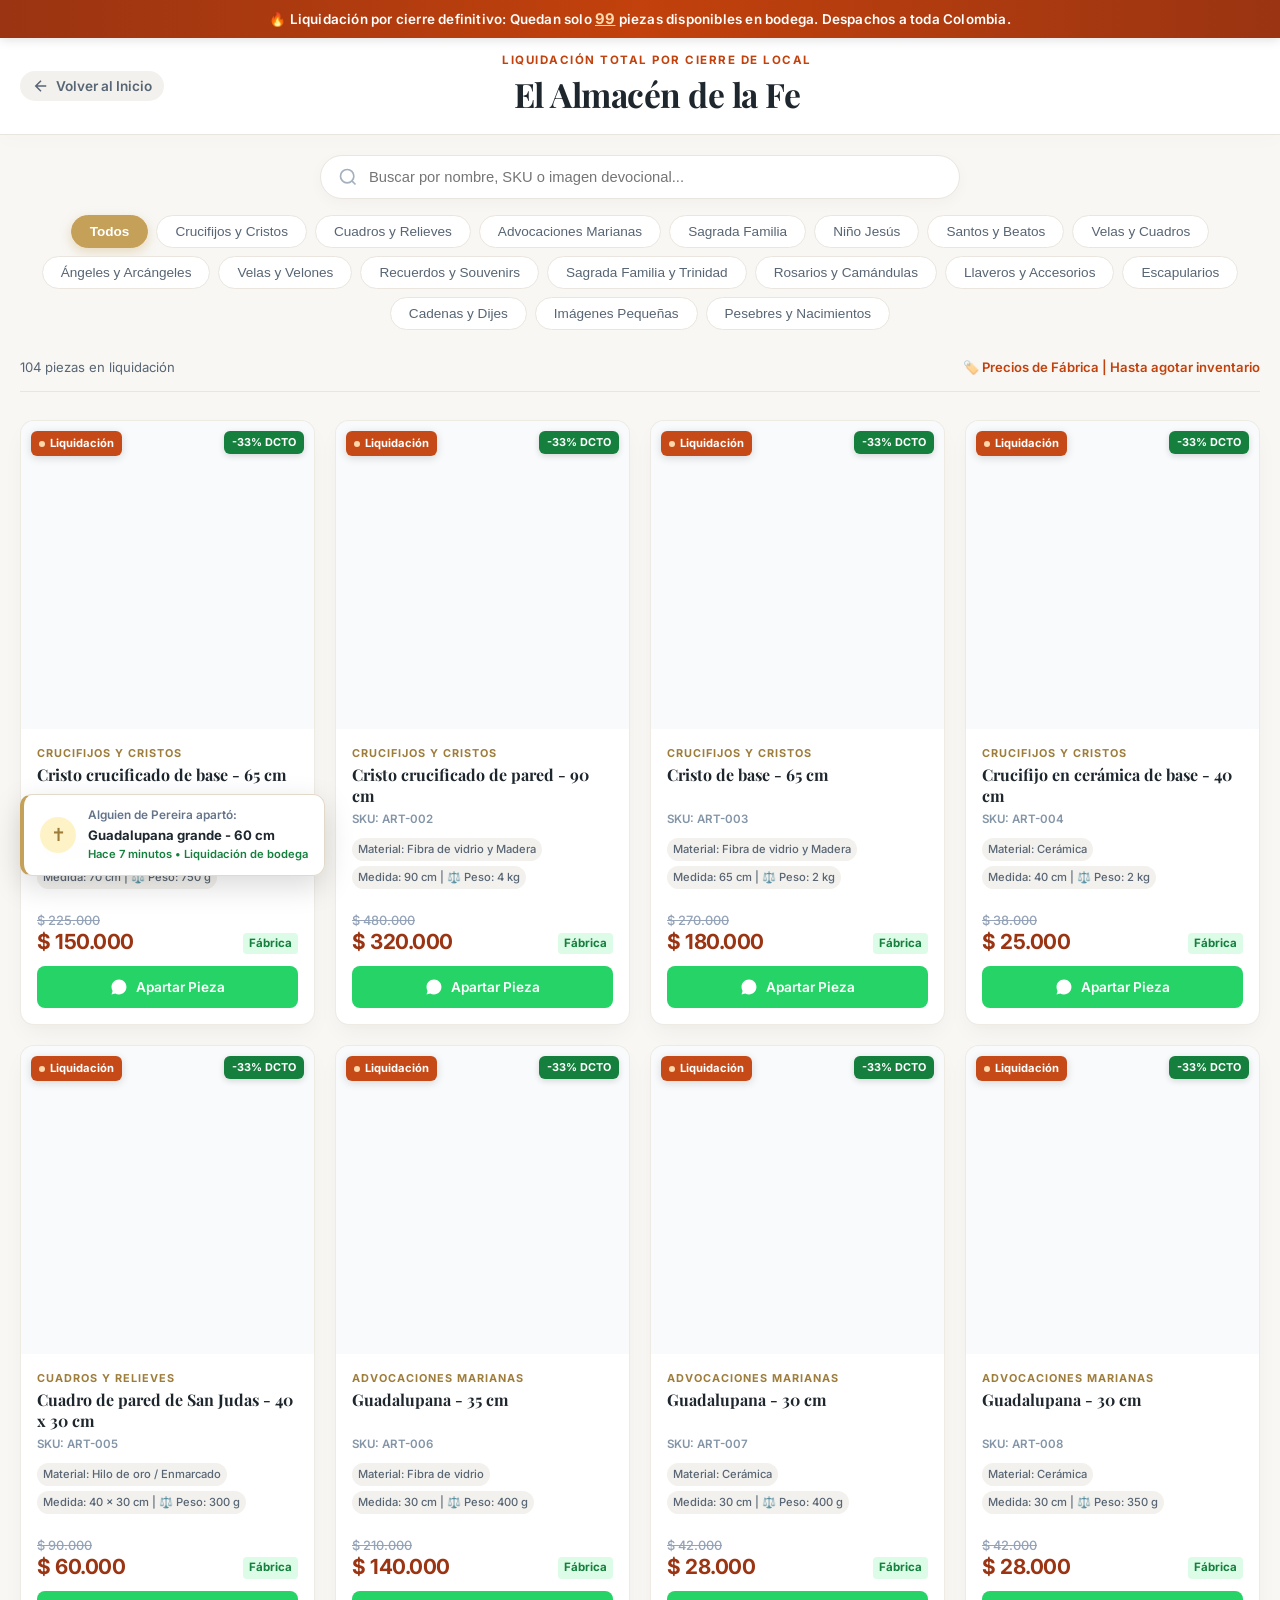
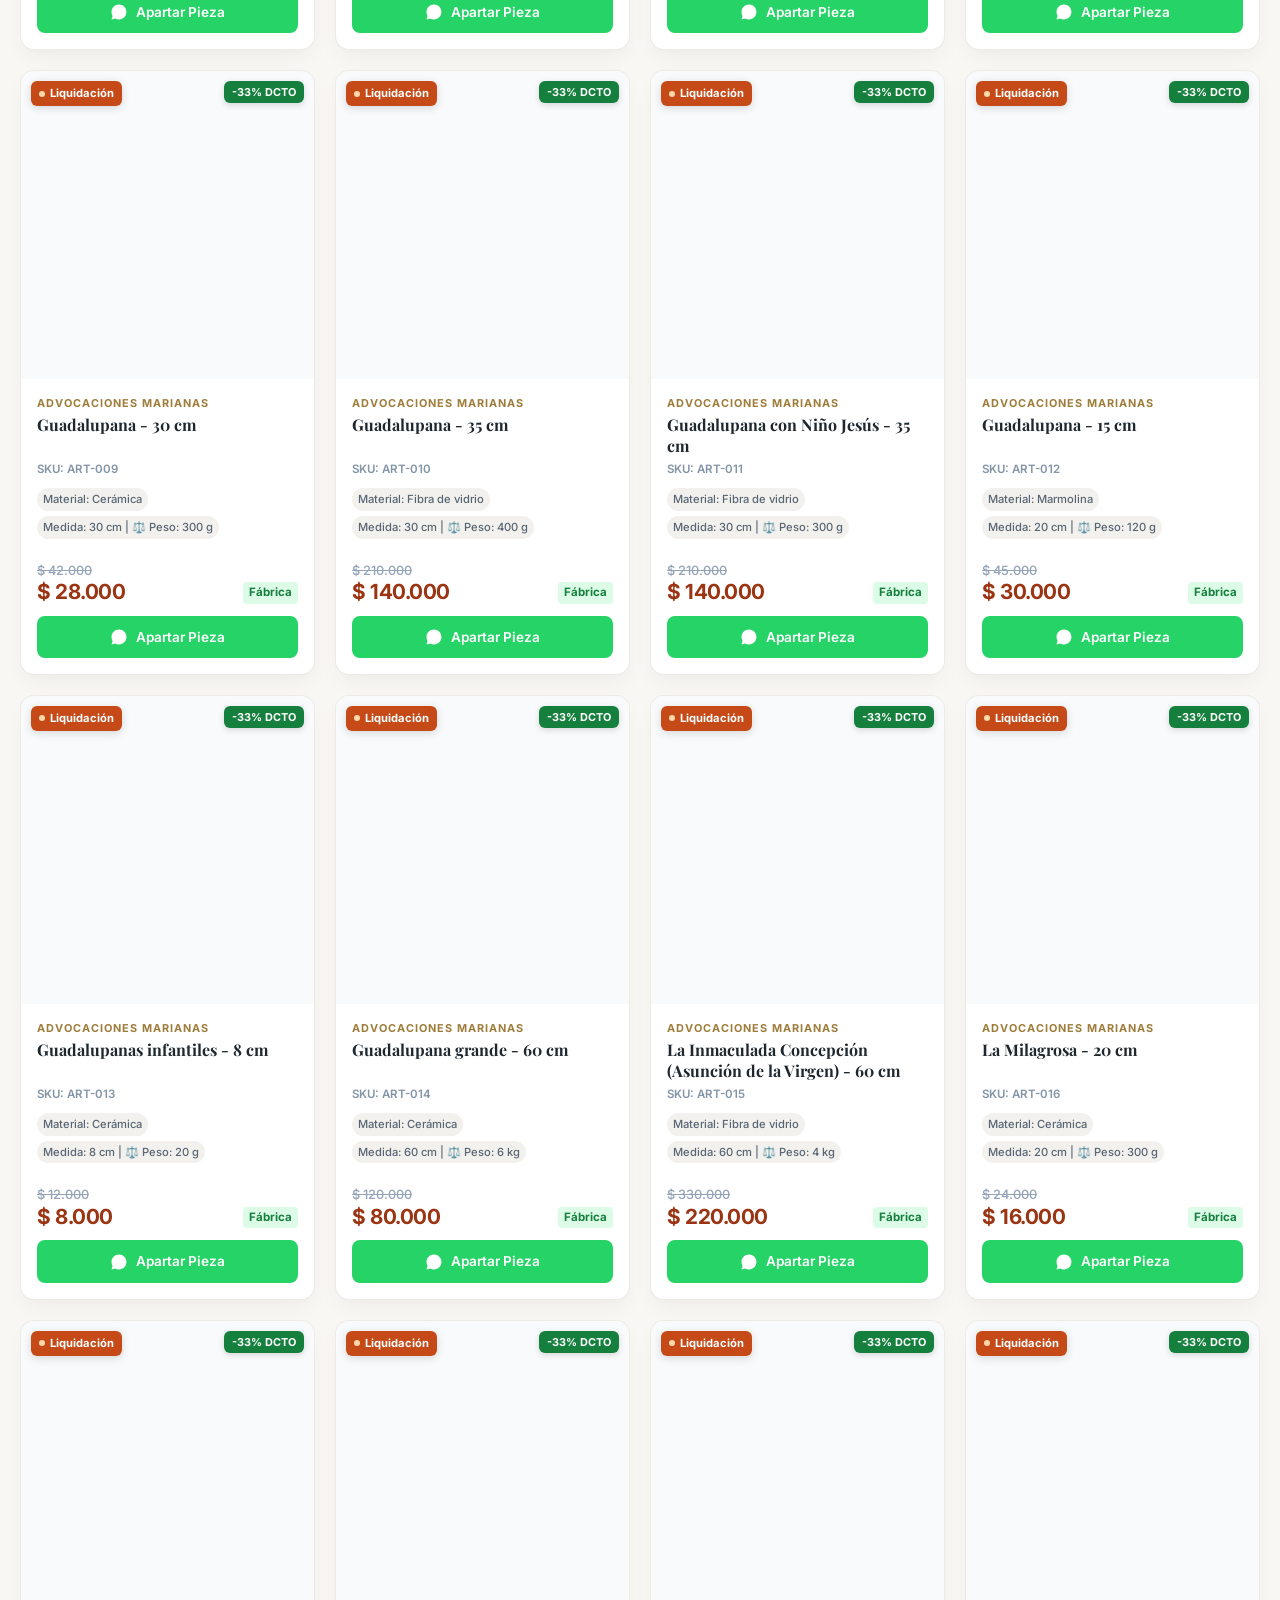
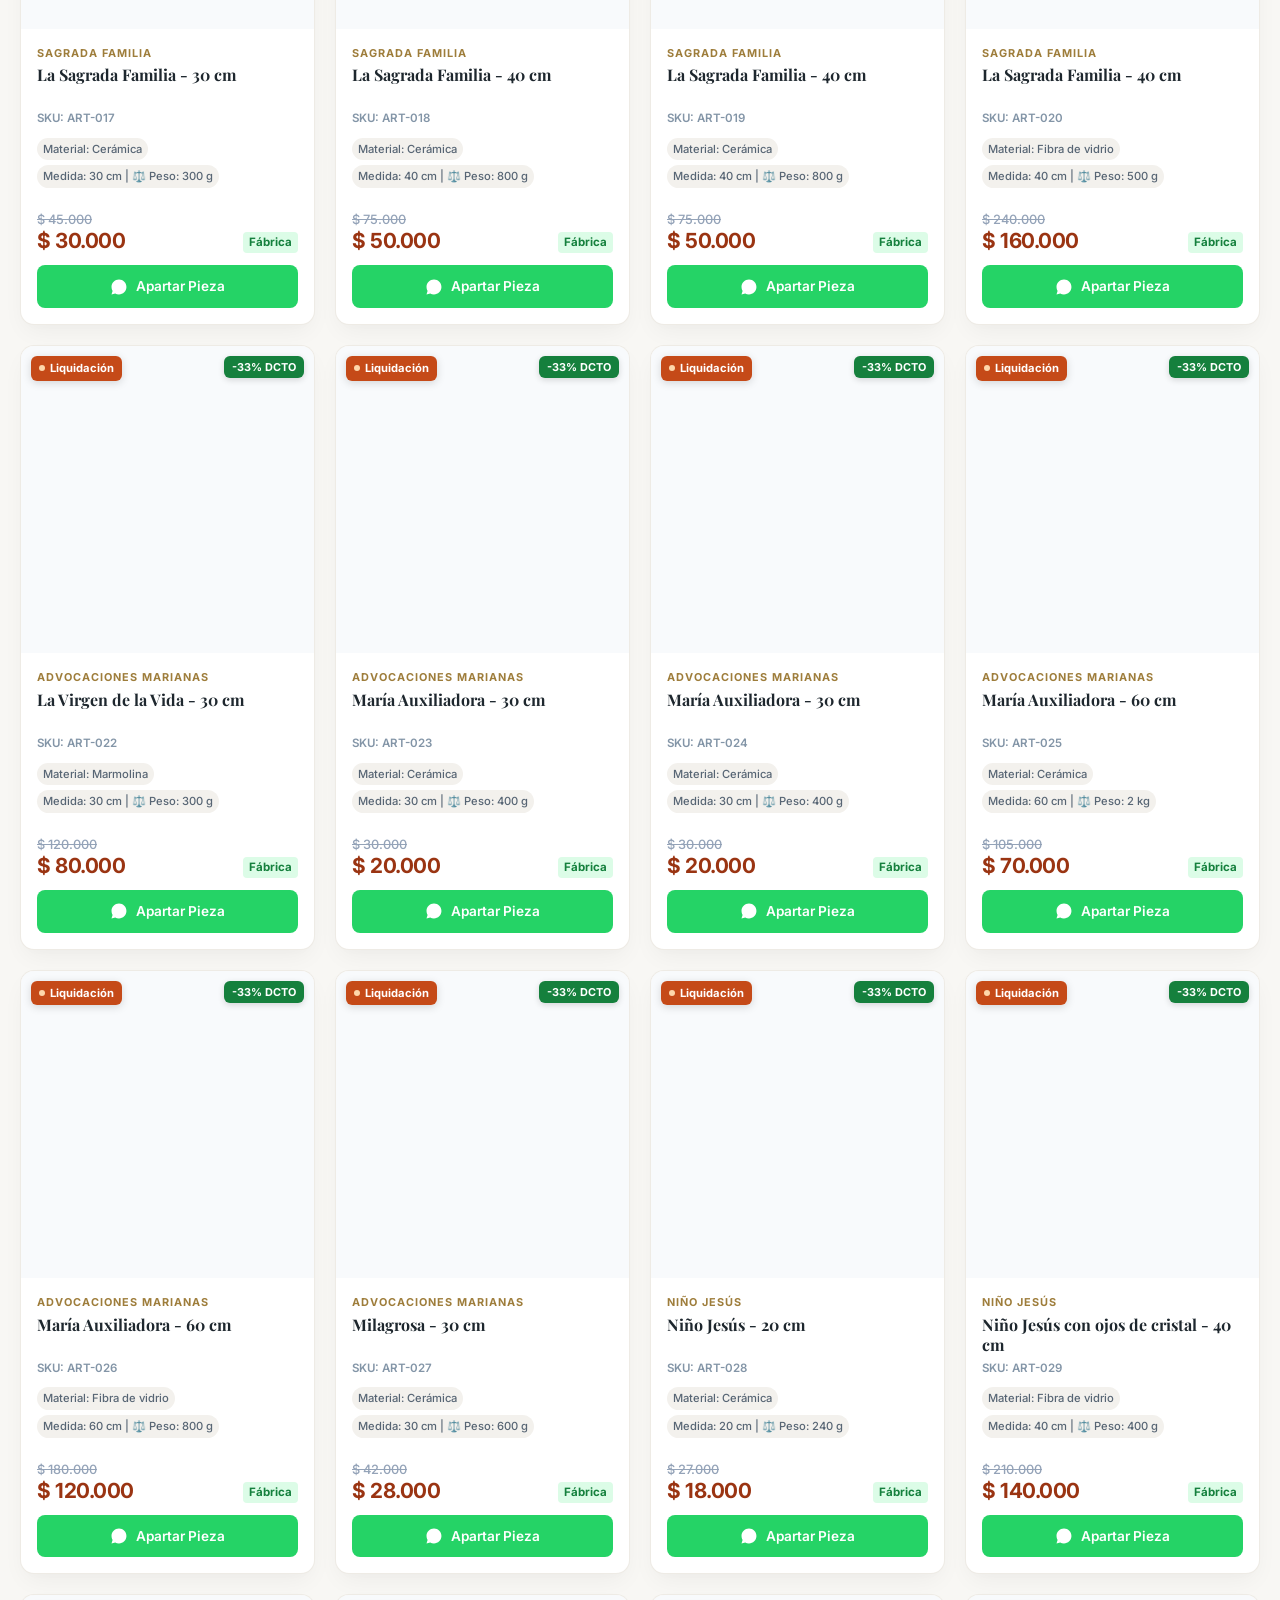
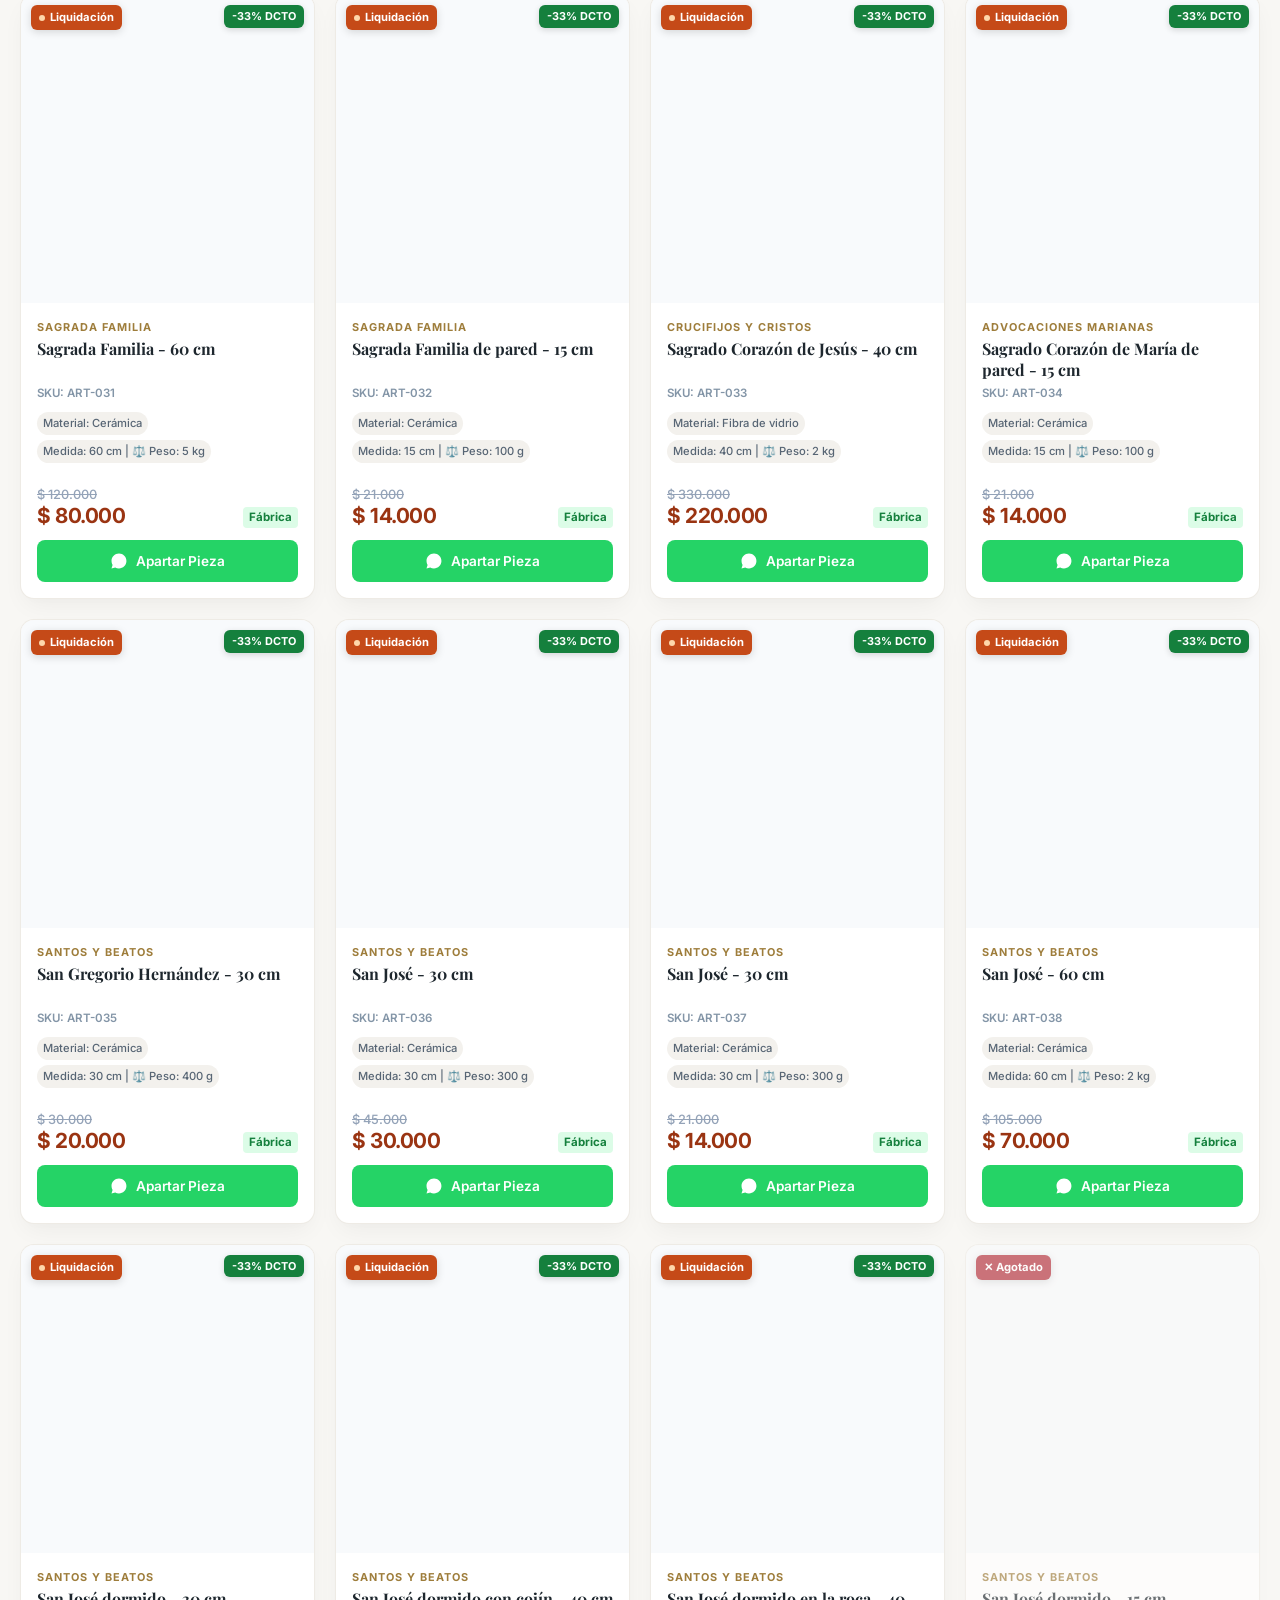
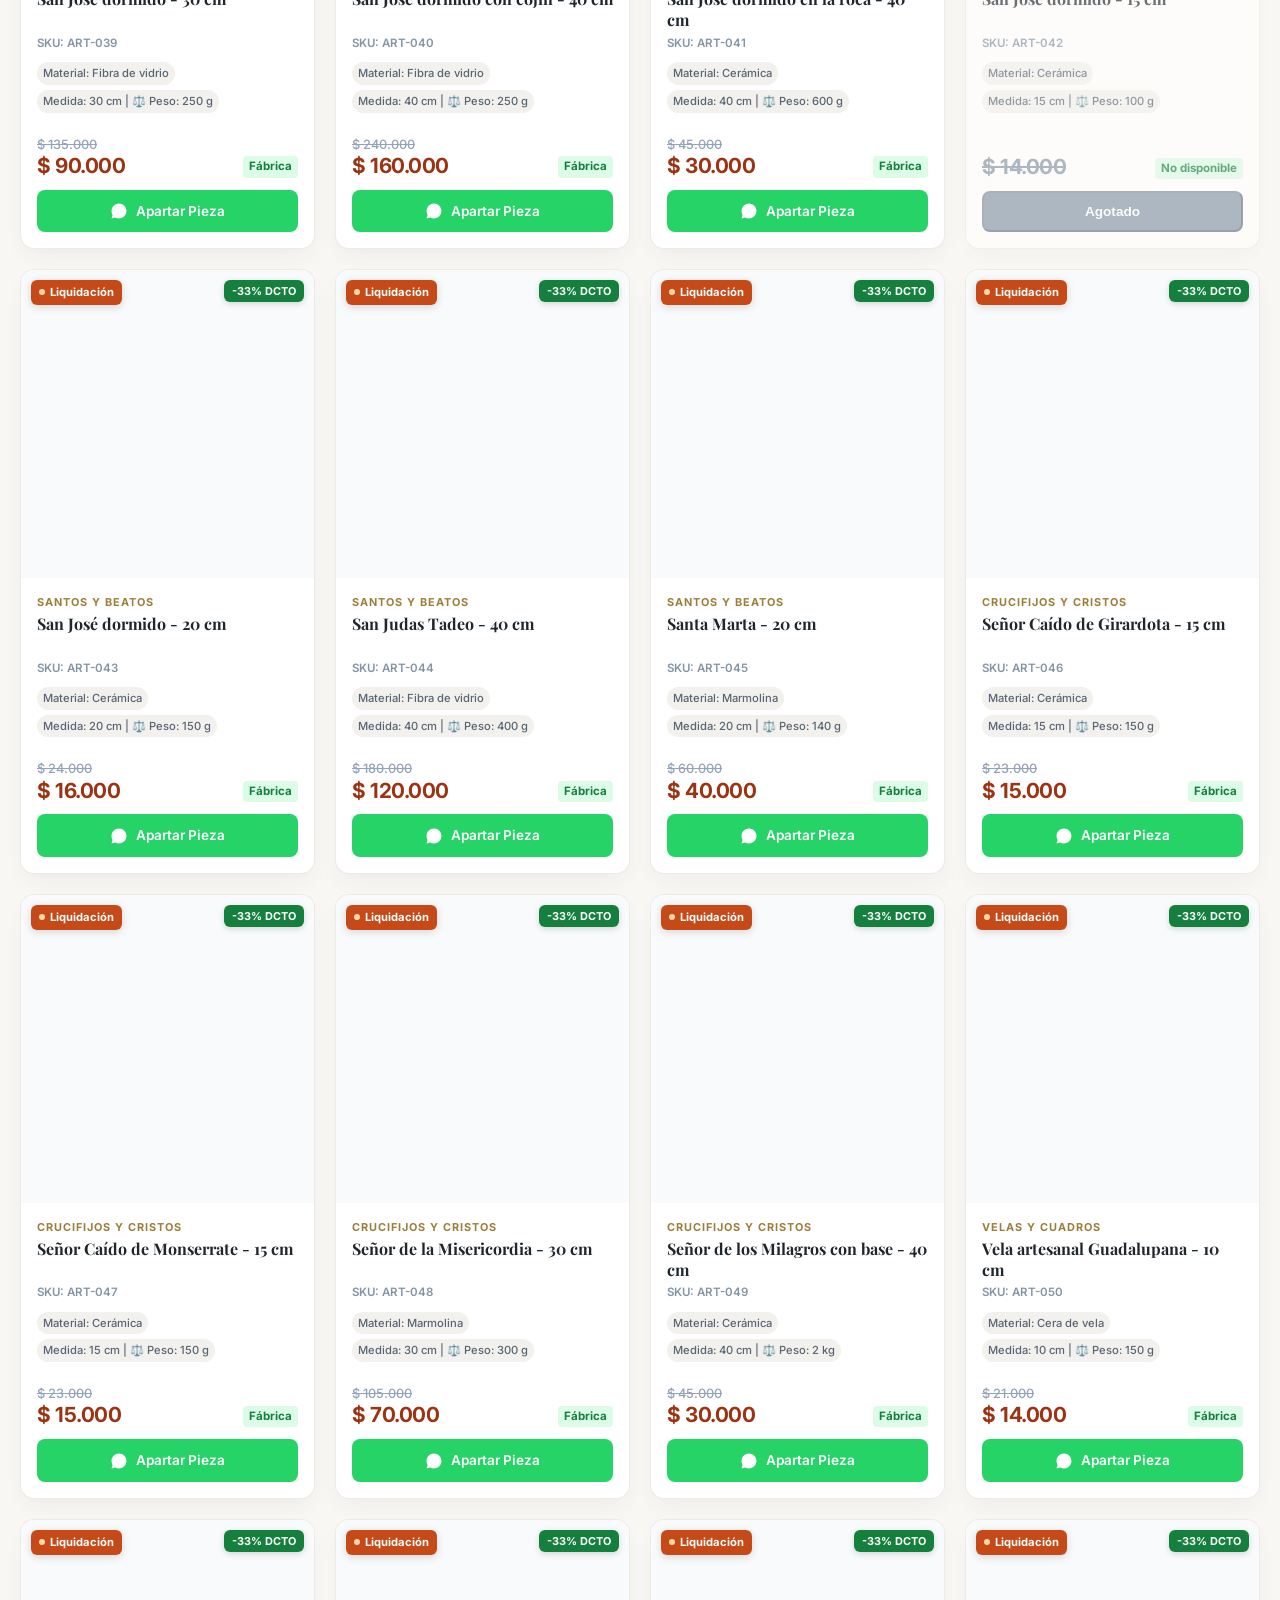
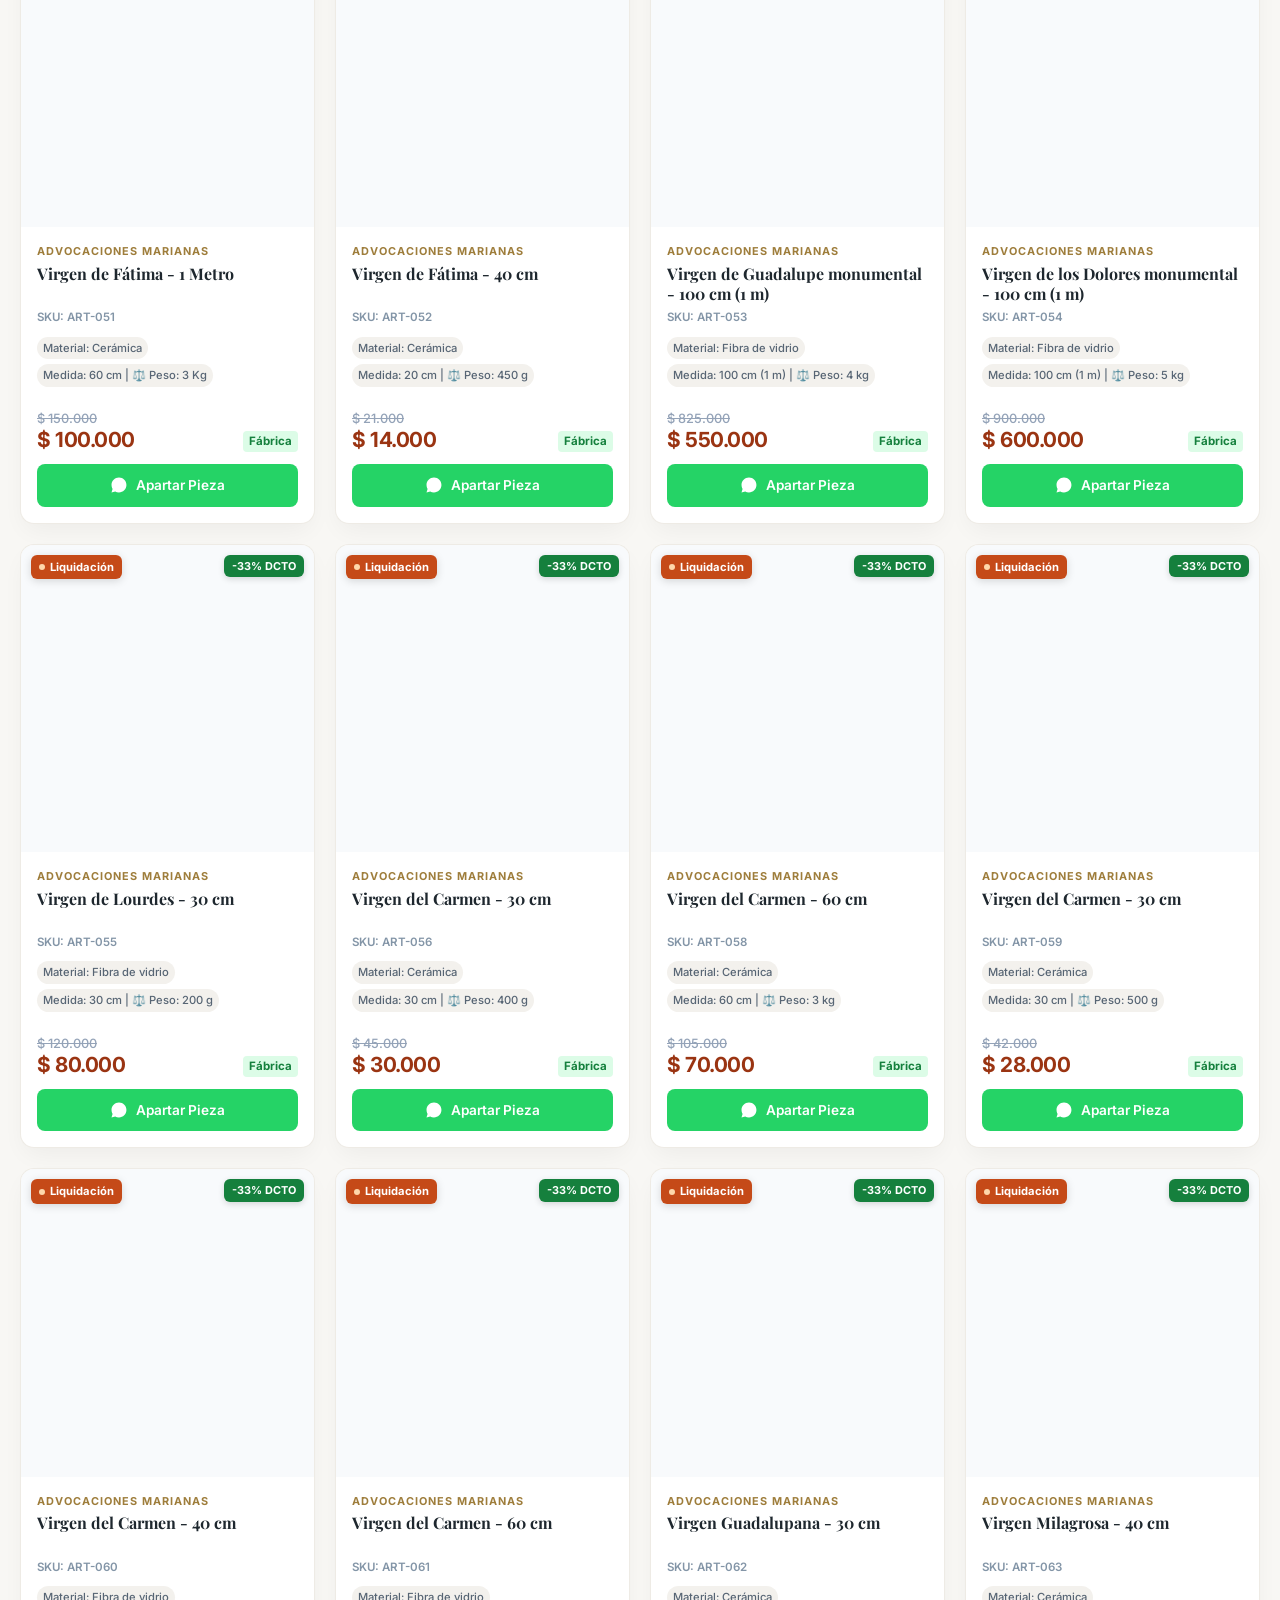
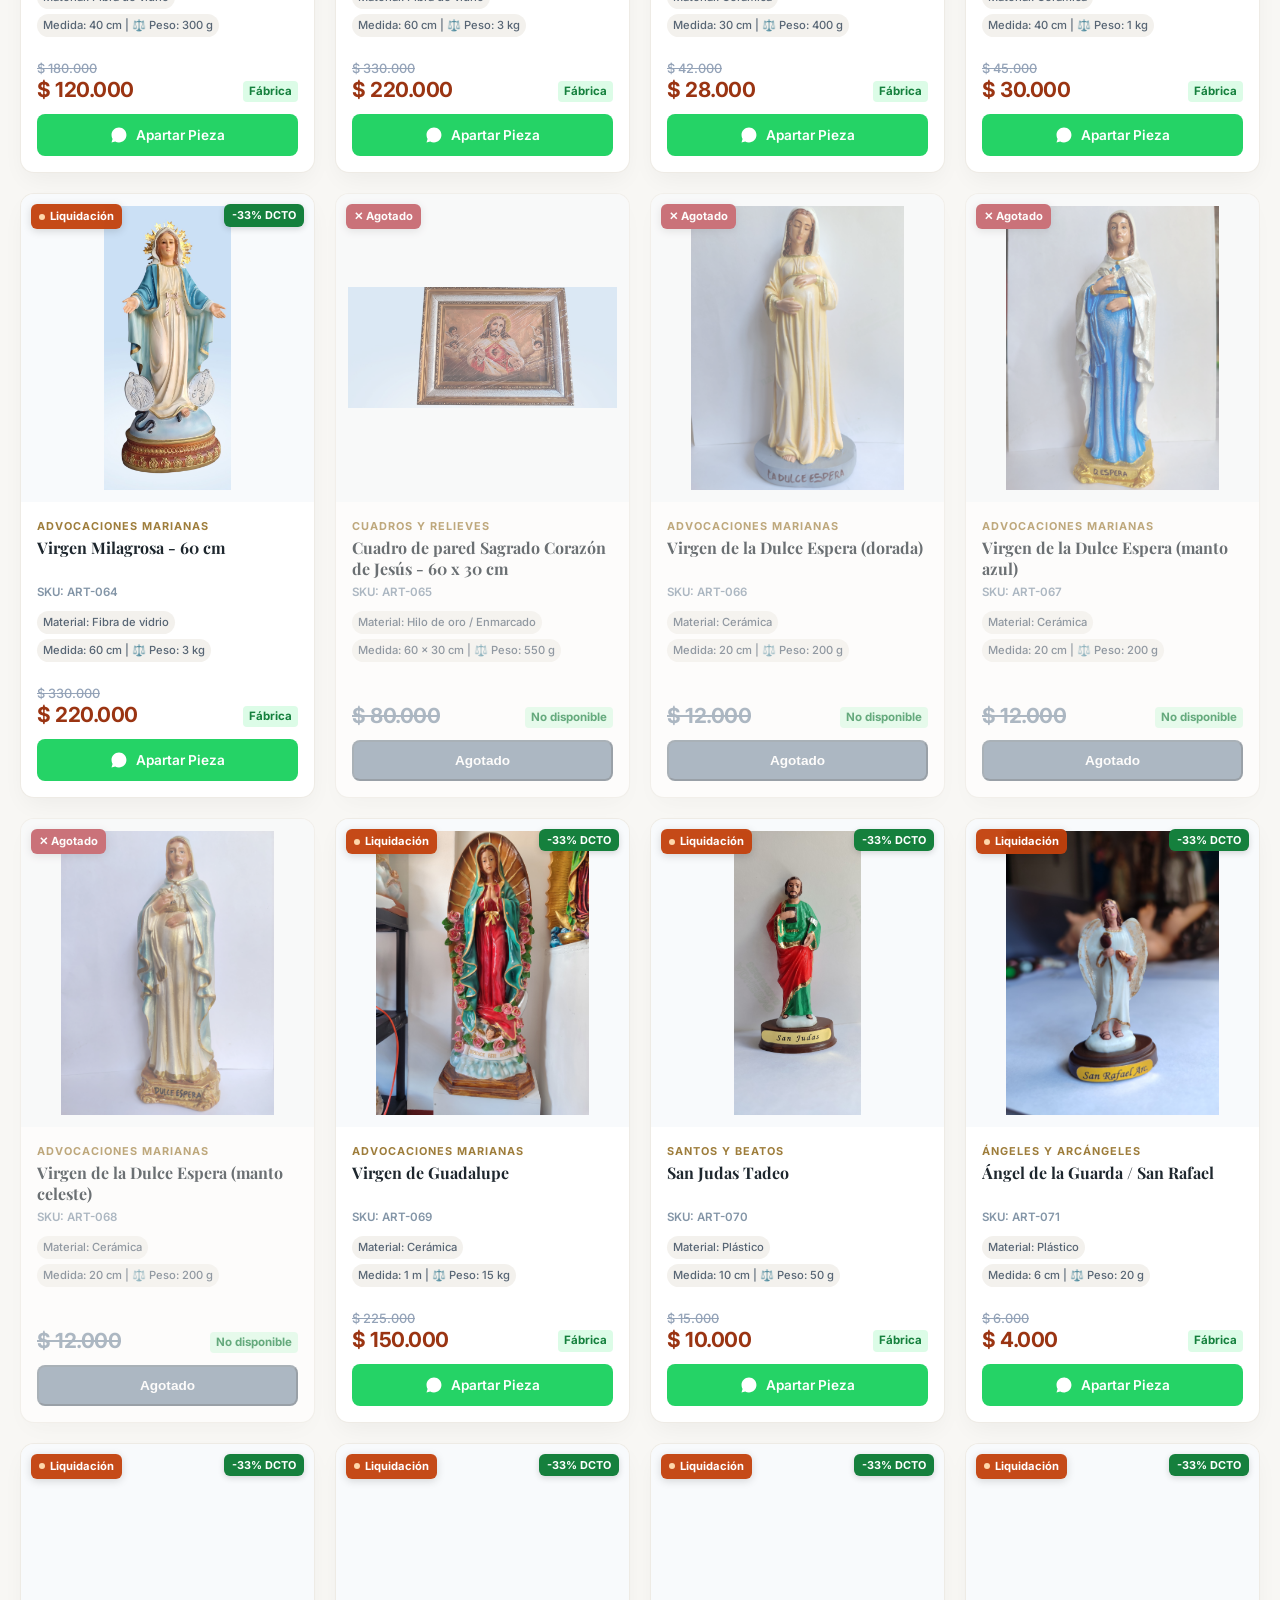
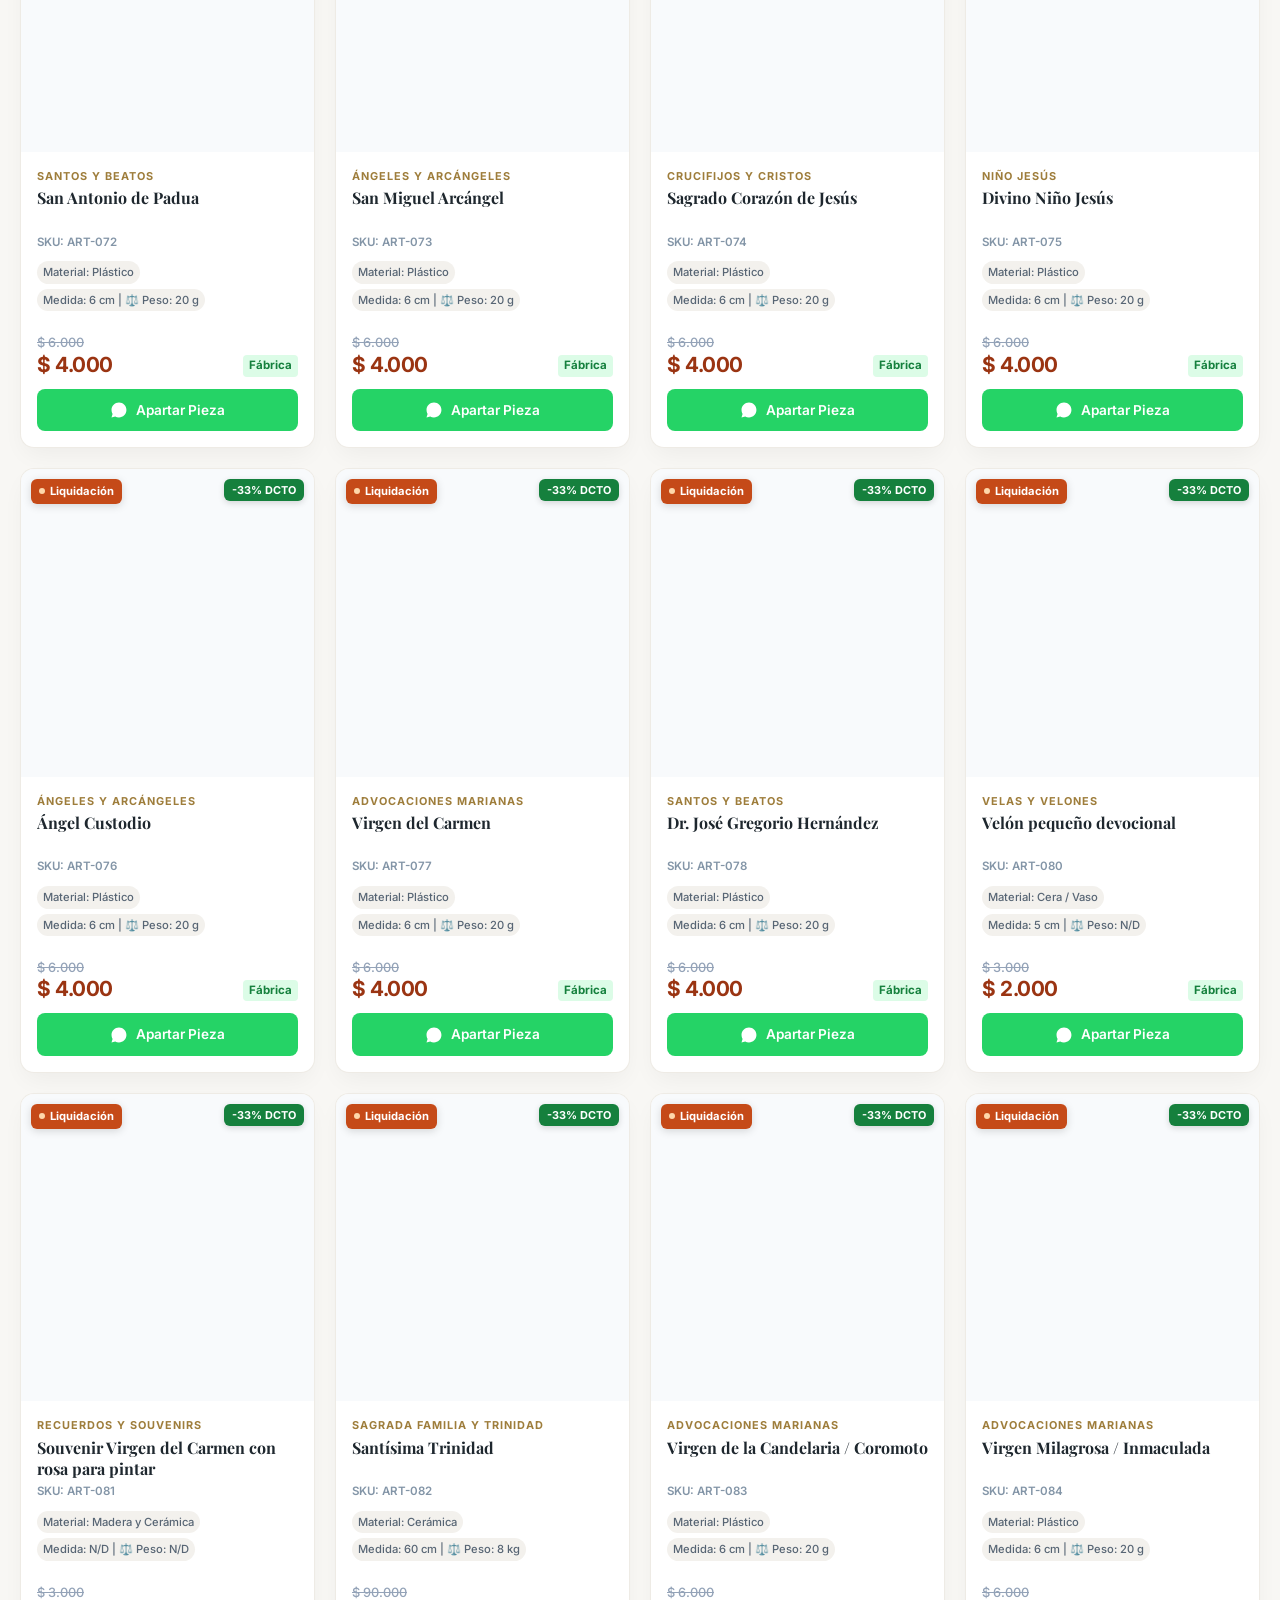
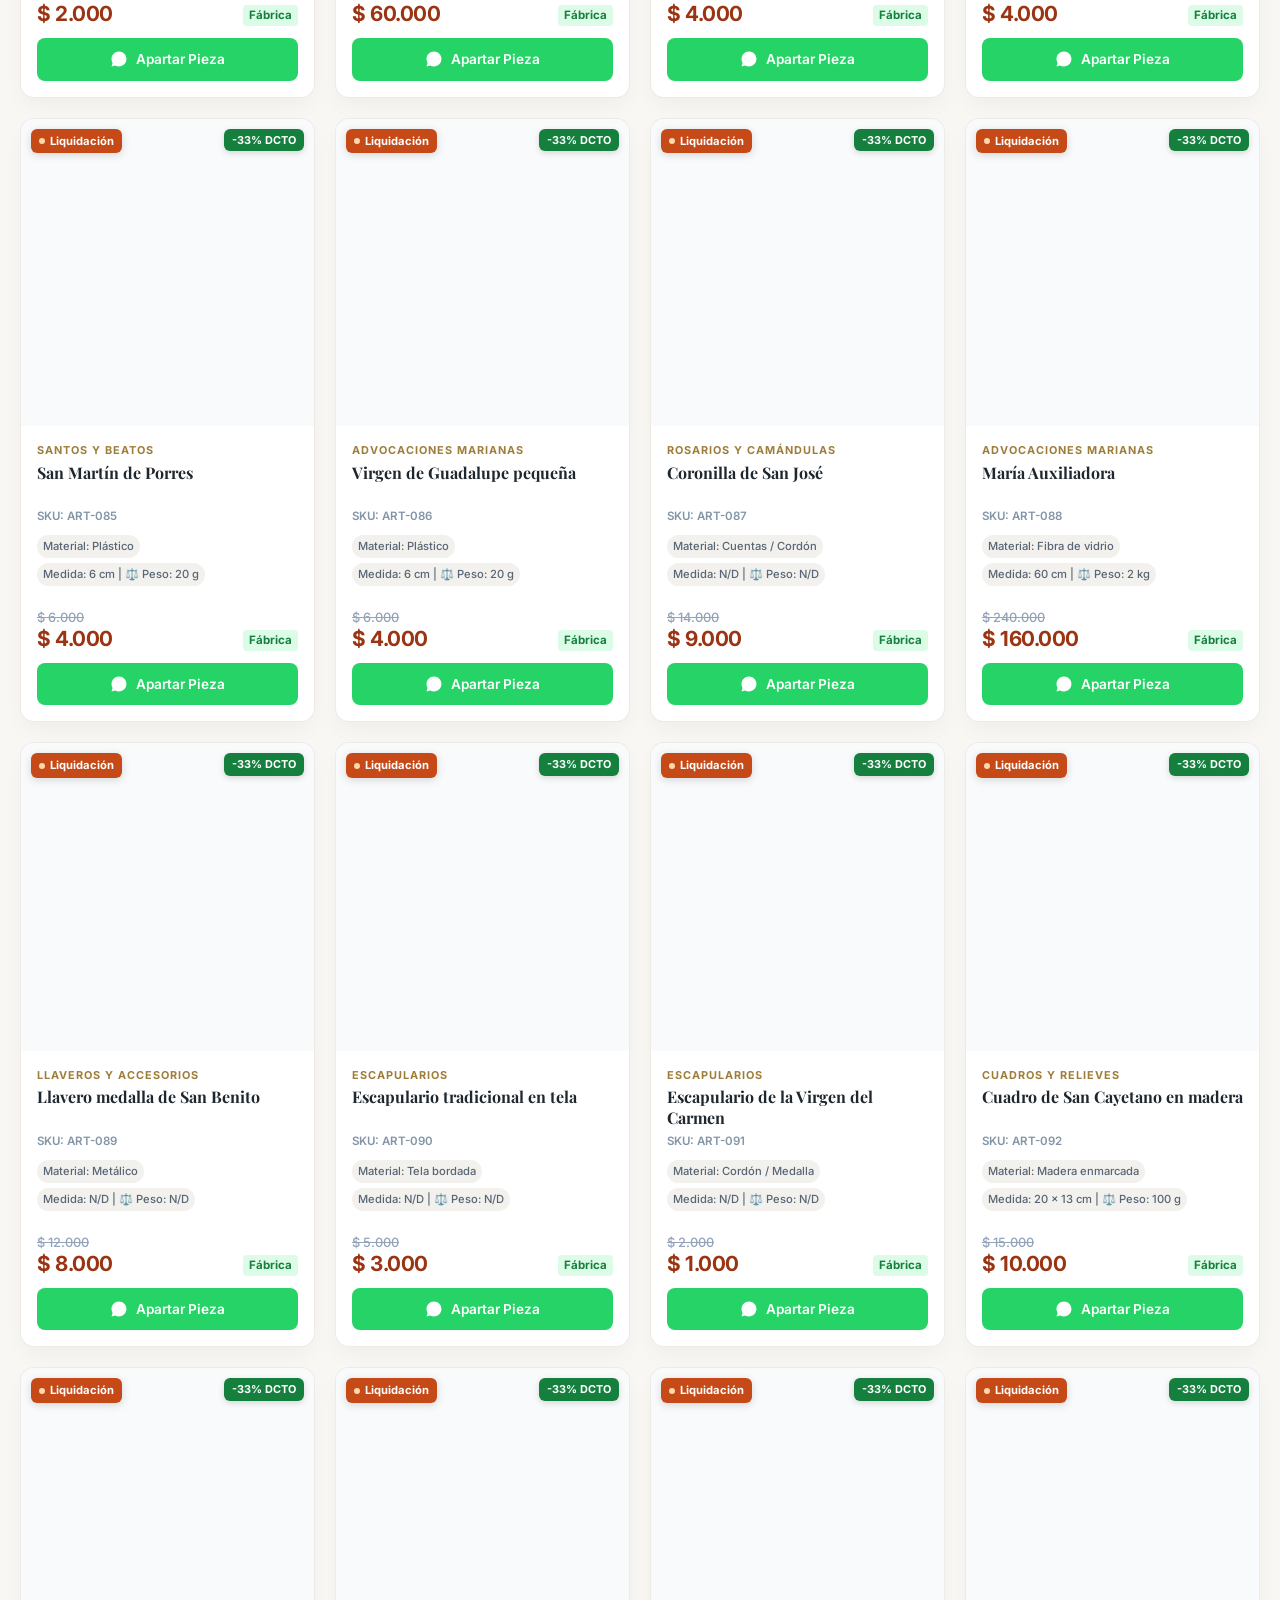
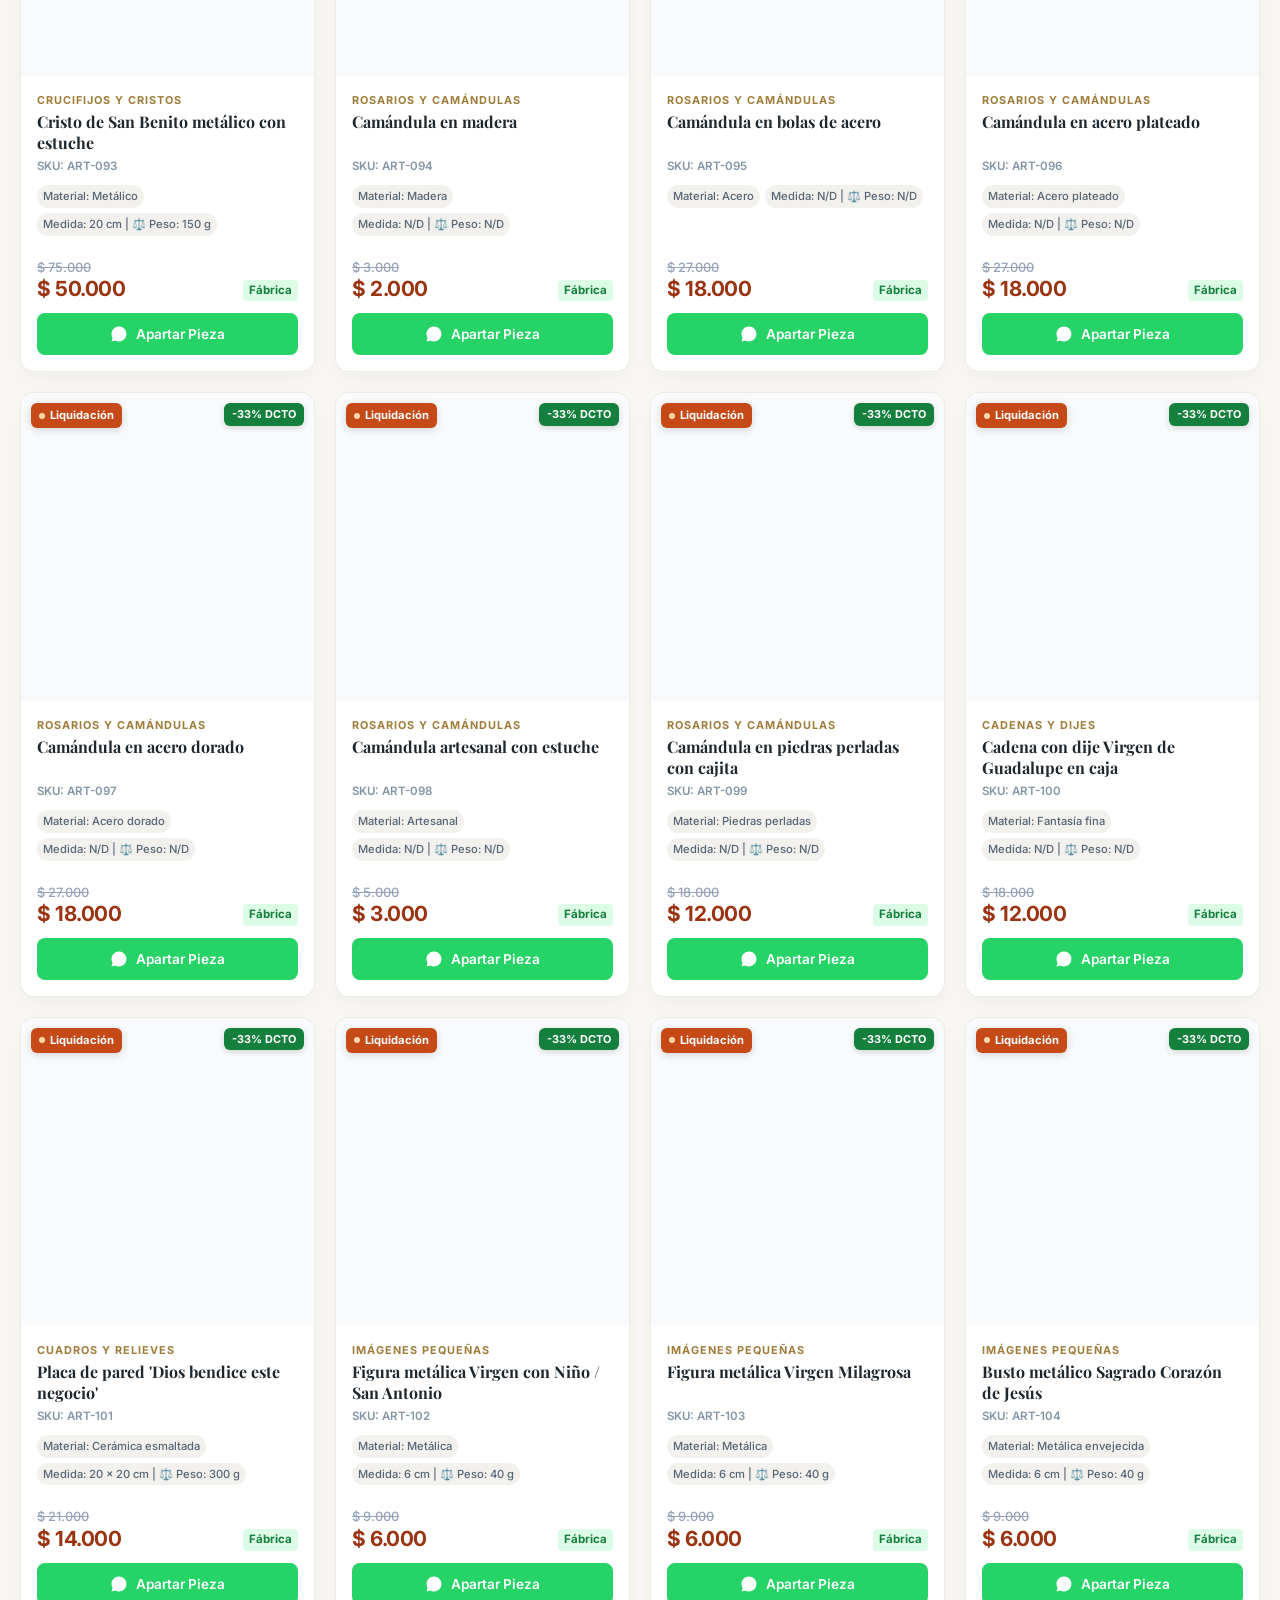
==== commit dd77a736: "Nuevo diseño" ====
--- a/catalogo.html
+++ b/catalogo.html
@@ -7,9 +7,14 @@
     <link rel="preconnect" href="https://fonts.googleapis.com">
     <link rel="preconnect" href="https://fonts.gstatic.com" crossorigin>
     <link href="https://fonts.googleapis.com/css2?family=Inter:wght@300;400;500;600;700&family=Playfair+Display:ital,wght@0,600;0,700;1,400&display=swap" rel="stylesheet">
-    <link rel="stylesheet" href="styles.css?v=zoom">
+    <link rel="stylesheet" href="styles.css">
 </head>
 <body>
+    <!-- Barra superior de urgencia en vivo -->
+    <div class="urgency-topbar" id="urgencyBar">
+        <span>🔥 Liquidación por cierre definitivo: Quedan solo <strong id="dynamicAvailableCounter">83</strong> piezas disponibles en bodega. Despachos a toda Colombia.</span>
+    </div>
+
     <header class="catalog-header">
         <div class="container header-container">
             <a href="index.html" class="back-link">
@@ -52,6 +57,49 @@
         </div>
     </main>
 
+    <!-- Footer con bloque del Responsable -->
+    <footer class="site-footer catalog-footer">
+        <div class="container footer-inner">
+            <div class="footer-brand">
+                <span class="sacred-crest-small">✝</span>
+                <h3 class="serif">El Almacén de la Fe</h3>
+                <p>Liquidación final directa de piezas devocionales de arte sacro.</p>
+            </div>
+
+            <div class="responsible-contact-box">
+                <span class="contact-prompt">Atención directa sobre el inventario</span>
+                <a href="https://wa.me/573244234114?text=Buenos%20d%C3%ADas%20don%20dario%20estoy%20interesado%20en%20mas%20informacion%20sobre%20el%20catalogo%20religioso" 
+                   target="_blank" 
+                   rel="noopener noreferrer" 
+                   class="btn-contact-responsible">
+                    <svg width="18" height="18" viewBox="0 0 24 24" fill="currentColor"><path d="M12.031 6.172c-3.181 0-5.767 2.586-5.768 5.766-.001 1.298.38 2.27 1.019 3.287l-.582 2.128 2.182-.573c.978.58 1.911.928 3.145.929 3.178 0 5.767-2.587 5.768-5.766.001-3.187-2.575-5.771-5.764-5.771zm3.392 8.244c-.144.405-.837.774-1.17.824-.312.045-.694.075-2.227-.563-1.832-.763-3.003-2.628-3.095-2.75-.091-.122-.744-.991-.744-1.89s.469-1.341.636-1.527c.166-.186.363-.232.485-.232.121 0 .243.002.348.007.113.006.265-.043.414.316.152.368.52 1.267.566 1.359.045.093.076.201.015.323-.061.121-.092.197-.183.303-.09.106-.19.237-.272.318-.09.09-.184.188-.079.369.106.182.472.78 1.013 1.261.696.621 1.282.813 1.464.904.182.09.289.076.395-.045.107-.122.455-.53.576-.713.121-.182.243-.151.409-.09.167.061 1.061.5 1.243.591.181.09.303.136.348.212.045.076.045.438-.099.843zM12 2C6.477 2 2 6.477 2 12c0 1.891.524 3.662 1.435 5.178L2 22l4.957-1.3c1.455.794 3.118 1.3 4.962 1.3 5.486 0 9.944-4.437 10-9.923C22 6.541 17.514 2 12 2z"/></svg>
+                    <span>Comunicarse con el Responsable</span>
+                </a>
+            </div>
+
+            <div class="footer-social-strip">
+                <a href="https://wa.me/573244234114?text=Buenos%20d%C3%ADas%20don%20dario%20estoy%20interesado%20en%20mas%20informacion%20sobre%20el%20catalogo%20religioso" target="_blank" rel="noopener noreferrer" aria-label="WhatsApp" class="footer-icon-link" title="WhatsApp Darío Osorio">
+                    <svg width="20" height="20" viewBox="0 0 24 24" fill="currentColor"><path d="M12.031 6.172c-3.181 0-5.767 2.586-5.768 5.766-.001 1.298.38 2.27 1.019 3.287l-.582 2.128 2.182-.573c.978.58 1.911.928 3.145.929 3.178 0 5.767-2.587 5.768-5.766.001-3.187-2.575-5.771-5.764-5.771zm3.392 8.244c-.144.405-.837.774-1.17.824-.312.045-.694.075-2.227-.563-1.832-.763-3.003-2.628-3.095-2.75-.091-.122-.744-.991-.744-1.89s.469-1.341.636-1.527c.166-.186.363-.232.485-.232.121 0 .243.002.348.007.113.006.265-.043.414.316.152.368.52 1.267.566 1.359.045.093.076.201.015.323-.061.121-.092.197-.183.303-.09.106-.19.237-.272.318-.09.09-.184.188-.079.369.106.182.472.78 1.013 1.261.696.621 1.282.813 1.464.904.182.09.289.076.395-.045.107-.122.455-.53.576-.713.121-.182.243-.151.409-.09.167.061 1.061.5 1.243.591.181.09.303.136.348.212.045.076.045.438-.099.843zM12 2C6.477 2 2 6.477 2 12c0 1.891.524 3.662 1.435 5.178L2 22l4.957-1.3c1.455.794 3.118 1.3 4.962 1.3 5.486 0 9.944-4.437 10-9.923C22 6.541 17.514 2 12 2z"/></svg>
+                </a>
+                <a href="https://instagram.com" target="_blank" rel="noopener noreferrer" aria-label="Instagram" class="footer-icon-link" title="Instagram">
+                    <svg width="20" height="20" viewBox="0 0 24 24" fill="none" stroke="currentColor" stroke-width="2" stroke-linecap="round" stroke-linejoin="round"><rect x="2" y="2" width="20" height="20" rx="5" ry="5"></rect><path d="M16 11.37A4 4 0 1 1 12.63 8 4 4 0 0 1 16 11.37z"></path><line x1="17.5" y1="6.5" x2="17.51" y2="6.5"></line></svg>
+                </a>
+                <a href="https://facebook.com" target="_blank" rel="noopener noreferrer" aria-label="Facebook" class="footer-icon-link" title="Facebook">
+                    <svg width="20" height="20" viewBox="0 0 24 24" fill="currentColor"><path d="M24 12.073c0-6.627-5.373-12-12-12s-12 5.373-12 12c0 5.99 4.388 10.954 10.125 11.854v-8.385H7.078v-3.47h3.047V9.43c0-3.007 1.792-4.669 4.533-4.669 1.312 0 2.686.235 2.686.235v2.953H15.83c-1.491 0-1.956.925-1.956 1.874v2.25h3.328l-.532 3.47h-2.796v8.385C19.612 23.027 24 18.062 24 12.073z"/></svg>
+                </a>
+            </div>
+
+            <div class="footer-divider"></div>
+
+            <p class="footer-text">
+                © <span id="currentYearCatalog">2026</span> <strong>El Almacén de la Fe</strong>. Todos los derechos reservados.
+            </p>
+            <p class="footer-subtext">
+                Responsable del inventario: <strong>Dario Osorio</strong> | Atención comercial
+            </p>
+        </div>
+    </footer>
+
     <!-- Modal de detalle de producto -->
     <div id="productModal" class="modal" aria-hidden="true">
         <div class="modal-backdrop"></div>
@@ -79,8 +127,10 @@
                     <div id="modalDesc" class="modal-desc-box"></div>
                     
                     <div class="modal-pricing-row">
-                        <div>
-                            <span class="price-label">Precio de liquidación</span>
+                        <div class="price-comparison-group">
+                            <span class="price-label">Precio regular tienda</span>
+                            <span id="modalOldPrice" class="modal-old-price"></span>
+                            <span class="price-label" style="margin-top: 4px;">Precio de liquidación de bodega</span>
                             <div id="modalPrice" class="modal-price"></div>
                         </div>
                     </div>
@@ -104,6 +154,20 @@
         </div>
     </div>
 
+    <!-- Contenedor de Toasts de Prueba Social Flotante -->
+    <div id="socialProofToast" class="social-proof-toast" aria-live="polite">
+        <div class="social-toast-avatar">✝</div>
+        <div class="social-toast-content">
+            <p class="social-toast-title" id="toastTitle">Alguien de Medellín apartó:</p>
+            <p class="social-toast-product" id="toastProduct">Virgen del Carmen - 60 cm</p>
+            <span class="social-toast-time">Hace 3 minutos • Liquidación de bodega</span>
+        </div>
+    </div>
+
     <script src="app.js"></script>
+    <script>
+        const yr = document.getElementById('currentYearCatalog');
+        if (yr) yr.textContent = new Date().getFullYear();
+    </script>
 </body>
 </html>
--- a/styles.css
+++ b/styles.css
@@ -38,6 +38,25 @@
 h1, h2, h3, .serif { font-family: 'Playfair Display', Georgia, serif; }
 .container { max-width: 1280px; margin: 0 auto; padding: 0 20px; }
 
+/* === BARRA SUPERIOR DE URGENCIA === */
+.urgency-topbar {
+    background: linear-gradient(90deg, #9A3412 0%, #C2410C 50%, #9A3412 100%);
+    color: #FFFFFF;
+    text-align: center;
+    padding: 8px 14px;
+    font-size: 0.84rem;
+    font-weight: 600;
+    letter-spacing: 0.2px;
+    box-shadow: 0 2px 10px rgba(0,0,0,0.12);
+    position: relative;
+    z-index: 250;
+}
+.urgency-topbar strong {
+    color: #FED7AA;
+    text-decoration: underline;
+    font-size: 0.92rem;
+}
+
 /* === PORTADA INICIO RESPONSIVA MÓVIL === */
 .home-body { 
     position: relative;
@@ -74,6 +93,7 @@
 }
 
 .welcome-card { 
+    position: relative;
     background: rgba(255, 255, 255, 0.96); 
     backdrop-filter: blur(12px);
     -webkit-backdrop-filter: blur(12px);
@@ -187,11 +207,14 @@
     display: block;
 }
 
+/* === BOTÓN PRINCIPAL CON EFECTO SHIMMER DORADO === */
 .home-cta { 
     display: inline-flex;
     align-items: center;
     justify-content: center;
     gap: 8px;
+    position: relative;
+    overflow: hidden;
     background: linear-gradient(135deg, var(--gold-primary) 0%, var(--gold-dark) 100%);
     color: #FFFFFF !important; 
     padding: 14px 20px; 
@@ -203,9 +226,30 @@
     box-shadow: 0 6px 20px rgba(197, 160, 89, 0.4);
     width: 100%;
 }
+.home-cta::before {
+    content: '';
+    position: absolute;
+    top: 0;
+    left: -120%;
+    width: 60%;
+    height: 100%;
+    background: linear-gradient(
+        120deg,
+        rgba(255, 255, 255, 0) 0%,
+        rgba(255, 255, 255, 0.5) 50%,
+        rgba(255, 255, 255, 0) 100%
+    );
+    transform: skewX(-25deg);
+    animation: shimmerGlow 4s infinite cubic-bezier(0.4, 0, 0.2, 1);
+}
+@keyframes shimmerGlow {
+    0% { left: -120%; }
+    25% { left: 160%; }
+    100% { left: 160%; }
+}
 .home-cta:hover { 
     transform: translateY(-2px); 
-    box-shadow: 0 10px 24px rgba(197, 160, 89, 0.55);
+    box-shadow: 0 10px 24px rgba(197, 160, 89, 0.65);
 }
 
 .home-footer-trust {
@@ -219,22 +263,41 @@
     font-size: 0.82rem;
     color: var(--text-muted);
 }
-.btn-whatsapp-home {
+
+.home-social-buttons {
+    display: flex;
+    flex-wrap: wrap;
+    justify-content: center;
+    gap: 8px;
+    width: 100%;
+    margin-top: 6px;
+}
+.btn-social {
     display: inline-flex;
     align-items: center;
-    gap: 8px;
-    background-color: var(--whatsapp-green);
+    gap: 7px;
+    padding: 8px 14px;
+    border-radius: 50px;
+    font-size: 0.82rem;
+    font-weight: 600;
+    text-decoration: none;
+    transition: all 0.22s ease;
     color: #FFFFFF !important;
-    text-decoration: none;
-    font-weight: 600;
-    font-size: 0.86rem;
-    padding: 10px 20px;
-    border-radius: 50px;
-    transition: all 0.2s ease;
-    box-shadow: 0 4px 12px rgba(37, 211, 102, 0.3);
-}
-.btn-whatsapp-home:hover {
-    background-color: var(--whatsapp-dark);
+}
+.btn-social-instagram {
+    background: linear-gradient(45deg, #f09433 0%, #e6683c 25%, #dc2743 50%, #cc2366 75%, #bc1888 100%);
+    box-shadow: 0 4px 10px rgba(220, 39, 67, 0.25);
+}
+.btn-social-instagram:hover {
+    filter: brightness(1.1);
+    transform: translateY(-2px);
+}
+.btn-social-facebook {
+    background-color: #1877F2;
+    box-shadow: 0 4px 10px rgba(24, 119, 242, 0.25);
+}
+.btn-social-facebook:hover {
+    background-color: #0d65d9;
     transform: translateY(-2px);
 }
 
@@ -388,7 +451,7 @@
 }
 .stock-banner { color: #C2410C; font-weight: 600; display: inline-flex; align-items: center; }
 
-/* === GRID Y TARJETAS === */
+/* === GRID Y TARJETAS CON EFECTO "GLOW" SACRO === */
 .product-grid { 
     display: grid; 
     grid-template-columns: repeat(auto-fill, minmax(260px, 1fr)); 
@@ -402,16 +465,18 @@
     border: 1px solid rgba(234, 230, 223, 0.8);
     overflow: hidden; 
     box-shadow: var(--shadow-card); 
-    transition: all 0.3s cubic-bezier(0.25, 0.8, 0.25, 1); 
+    transition: all 0.32s cubic-bezier(0.25, 0.8, 0.25, 1); 
     display: flex; 
     flex-direction: column; 
     position: relative; 
     cursor: pointer; 
 }
-.card:hover { 
-    transform: translateY(-4px); 
-    box-shadow: var(--shadow-hover); 
-    border-color: rgba(197, 160, 89, 0.4);
+
+/* Efecto Glow Sacro al pasar el mouse o tocar en móvil */
+.card:hover, .card:active { 
+    transform: translateY(-5px); 
+    box-shadow: 0 15px 30px rgba(197, 160, 89, 0.28), 0 0 15px rgba(197, 160, 89, 0.2); 
+    border-color: rgba(197, 160, 89, 0.65);
 }
 
 .card-img-wrapper { 
@@ -451,6 +516,22 @@
     box-shadow: 0 2px 8px rgba(0,0,0,0.15);
     z-index: 2;
 }
+
+/* Badge de porcentaje de descuento */
+.badge-discount {
+    position: absolute;
+    top: 10px;
+    right: 10px;
+    background: #15803D;
+    color: #FFFFFF;
+    font-size: 0.68rem;
+    font-weight: 700;
+    padding: 3px 8px;
+    border-radius: 6px;
+    box-shadow: 0 2px 6px rgba(0,0,0,0.15);
+    z-index: 2;
+}
+
 .pulse-dot {
     width: 6px;
     height: 6px;
@@ -535,21 +616,38 @@
     font-weight: 500;
 }
 
+/* === COMPARACIÓN DE PRECIO (PRECIO REGULAR TACHADO) === */
 .card-price-row {
     margin-top: auto;
     padding-top: 10px;
     display: flex;
-    align-items: baseline;
+    align-items: flex-end;
     justify-content: space-between;
     margin-bottom: 12px;
 }
+.card-old-price {
+    font-size: 0.8rem;
+    color: #94A3B8;
+    text-decoration: line-through;
+    display: block;
+    margin-bottom: 1px;
+    font-weight: 500;
+}
 .card-price { 
-    font-size: 1.25rem; 
+    font-size: 1.3rem; 
     font-weight: 700; 
-    color: var(--text-dark); 
+    color: #9A3412; 
     letter-spacing: -0.5px;
-}
-.card-unit { font-size: 0.72rem; color: #8395A7; font-weight: 600; }
+    line-height: 1.1;
+}
+.card-unit { 
+    font-size: 0.72rem; 
+    color: #15803D; 
+    font-weight: 700; 
+    background: #DCFCE7;
+    padding: 2px 6px;
+    border-radius: 4px;
+}
 
 .btn-whatsapp { 
     display: inline-flex; 
@@ -700,8 +798,15 @@
     margin-top: auto;
     margin-bottom: 14px;
 }
+.modal-old-price {
+    font-size: 0.95rem;
+    color: #8395A7;
+    text-decoration: line-through;
+    display: block;
+    margin-bottom: 2px;
+}
 .price-label { font-size: 0.72rem; color: #8395A7; text-transform: uppercase; font-weight: 600; }
-.modal-price { font-size: 1.6rem; font-weight: 700; color: var(--text-dark); }
+.modal-price { font-size: 1.7rem; font-weight: 700; color: #9A3412; }
 
 .modal-btn-cta { padding: 12px; font-size: 0.9rem; }
 
@@ -713,6 +818,71 @@
     display: none; 
 }
 .empty-icon { font-size: 2.5rem; color: var(--gold-primary); opacity: 0.4; margin-bottom: 10px; }
+
+/* === NOTIFICACIONES DE PRUEBA SOCIAL FLOTANTES (TOAST) === */
+.social-proof-toast {
+    position: fixed;
+    bottom: 24px;
+    left: 20px;
+    background: rgba(255, 255, 255, 0.96);
+    backdrop-filter: blur(8px);
+    -webkit-backdrop-filter: blur(8px);
+    border: 1px solid #E2D9C8;
+    border-left: 4px solid var(--gold-primary);
+    box-shadow: 0 10px 30px rgba(0, 0, 0, 0.15);
+    border-radius: 12px;
+    padding: 12px 16px;
+    display: flex;
+    align-items: center;
+    gap: 12px;
+    z-index: 1000;
+    max-width: 340px;
+    transform: translateY(120px);
+    opacity: 0;
+    transition: all 0.5s cubic-bezier(0.34, 1.56, 0.64, 1);
+    pointer-events: none;
+}
+.social-proof-toast.show {
+    transform: translateY(0);
+    opacity: 1;
+}
+.social-toast-avatar {
+    width: 36px;
+    height: 36px;
+    background: #FEF3C7;
+    color: var(--gold-dark);
+    border-radius: 50%;
+    display: flex;
+    align-items: center;
+    justify-content: center;
+    font-size: 1.1rem;
+    flex-shrink: 0;
+}
+.social-toast-content {
+    display: flex;
+    flex-direction: column;
+}
+.social-toast-title {
+    font-size: 0.74rem;
+    font-weight: 600;
+    color: #64748B;
+    margin: 0;
+}
+.social-toast-product {
+    font-size: 0.82rem;
+    font-weight: 700;
+    color: var(--text-dark);
+    margin: 1px 0;
+    white-space: nowrap;
+    overflow: hidden;
+    text-overflow: ellipsis;
+    max-width: 230px;
+}
+.social-toast-time {
+    font-size: 0.7rem;
+    color: #15803D;
+    font-weight: 600;
+}
 
 /* === VISOR PANTALLA COMPLETA (LIGHTBOX) === */
 .lightbox-modal {
@@ -776,4 +946,123 @@
     font-size: 0.95rem;
     font-weight: 500;
     text-align: center;
+}
+
+/* === FOOTER GENERAL Y RESPONSIVO === */
+.site-footer {
+    width: 100%;
+    text-align: center;
+    padding: 24px 16px;
+}
+.catalog-footer {
+    background: #FFFFFF;
+    border-top: 1px solid var(--border-color);
+    margin-top: 40px;
+    padding: 40px 16px 30px;
+}
+.catalog-footer .footer-brand h3 {
+    font-size: 1.25rem;
+    color: var(--text-dark);
+    margin: 4px 0;
+}
+.catalog-footer .footer-brand p {
+    font-size: 0.82rem;
+    color: var(--text-muted);
+    margin-bottom: 16px;
+}
+.sacred-crest-small {
+    color: var(--gold-primary);
+    font-size: 1.2rem;
+}
+
+.footer-inner {
+    max-width: 720px;
+    margin: 0 auto;
+    display: flex;
+    flex-direction: column;
+    align-items: center;
+    gap: 12px;
+}
+
+.responsible-contact-box {
+    display: flex;
+    flex-direction: column;
+    align-items: center;
+    gap: 6px;
+    margin-bottom: 6px;
+    width: 100%;
+}
+.contact-prompt {
+    font-size: 0.78rem;
+    text-transform: uppercase;
+    letter-spacing: 1px;
+    font-weight: 600;
+    color: var(--gold-primary);
+}
+.btn-contact-responsible {
+    display: inline-flex;
+    align-items: center;
+    justify-content: center;
+    gap: 8px;
+    background-color: var(--whatsapp-green);
+    color: #FFFFFF !important;
+    text-decoration: none;
+    font-weight: 600;
+    font-size: 0.88rem;
+    padding: 10px 18px;
+    border-radius: 50px;
+    transition: all 0.2s ease;
+    box-shadow: 0 4px 14px rgba(37, 211, 102, 0.35);
+}
+.btn-contact-responsible:hover {
+    background-color: var(--whatsapp-dark);
+    transform: translateY(-2px);
+    box-shadow: 0 6px 18px rgba(37, 211, 102, 0.45);
+}
+
+.footer-social-strip {
+    display: flex;
+    align-items: center;
+    justify-content: center;
+    gap: 12px;
+    margin: 4px 0;
+}
+.footer-icon-link {
+    display: inline-flex;
+    align-items: center;
+    justify-content: center;
+    width: 36px;
+    height: 36px;
+    border-radius: 50%;
+    background: rgba(197, 160, 89, 0.12);
+    color: var(--gold-primary);
+    text-decoration: none;
+    transition: all 0.2s ease;
+    border: 1px solid rgba(197, 160, 89, 0.25);
+}
+.footer-icon-link:hover {
+    background: var(--gold-primary);
+    color: #FFFFFF;
+    transform: translateY(-2px);
+    box-shadow: 0 4px 10px rgba(197, 160, 89, 0.35);
+}
+.footer-divider {
+    width: 120px;
+    height: 1px;
+    background: linear-gradient(to right, transparent, var(--border-color), transparent);
+    margin: 4px 0;
+}
+.footer-text {
+    font-size: 0.84rem;
+    color: var(--text-muted);
+}
+.footer-text strong {
+    color: var(--text-dark);
+}
+.footer-subtext {
+    font-size: 0.78rem;
+    color: #8395A7;
+}
+.footer-subtext strong {
+    color: var(--gold-dark);
 }
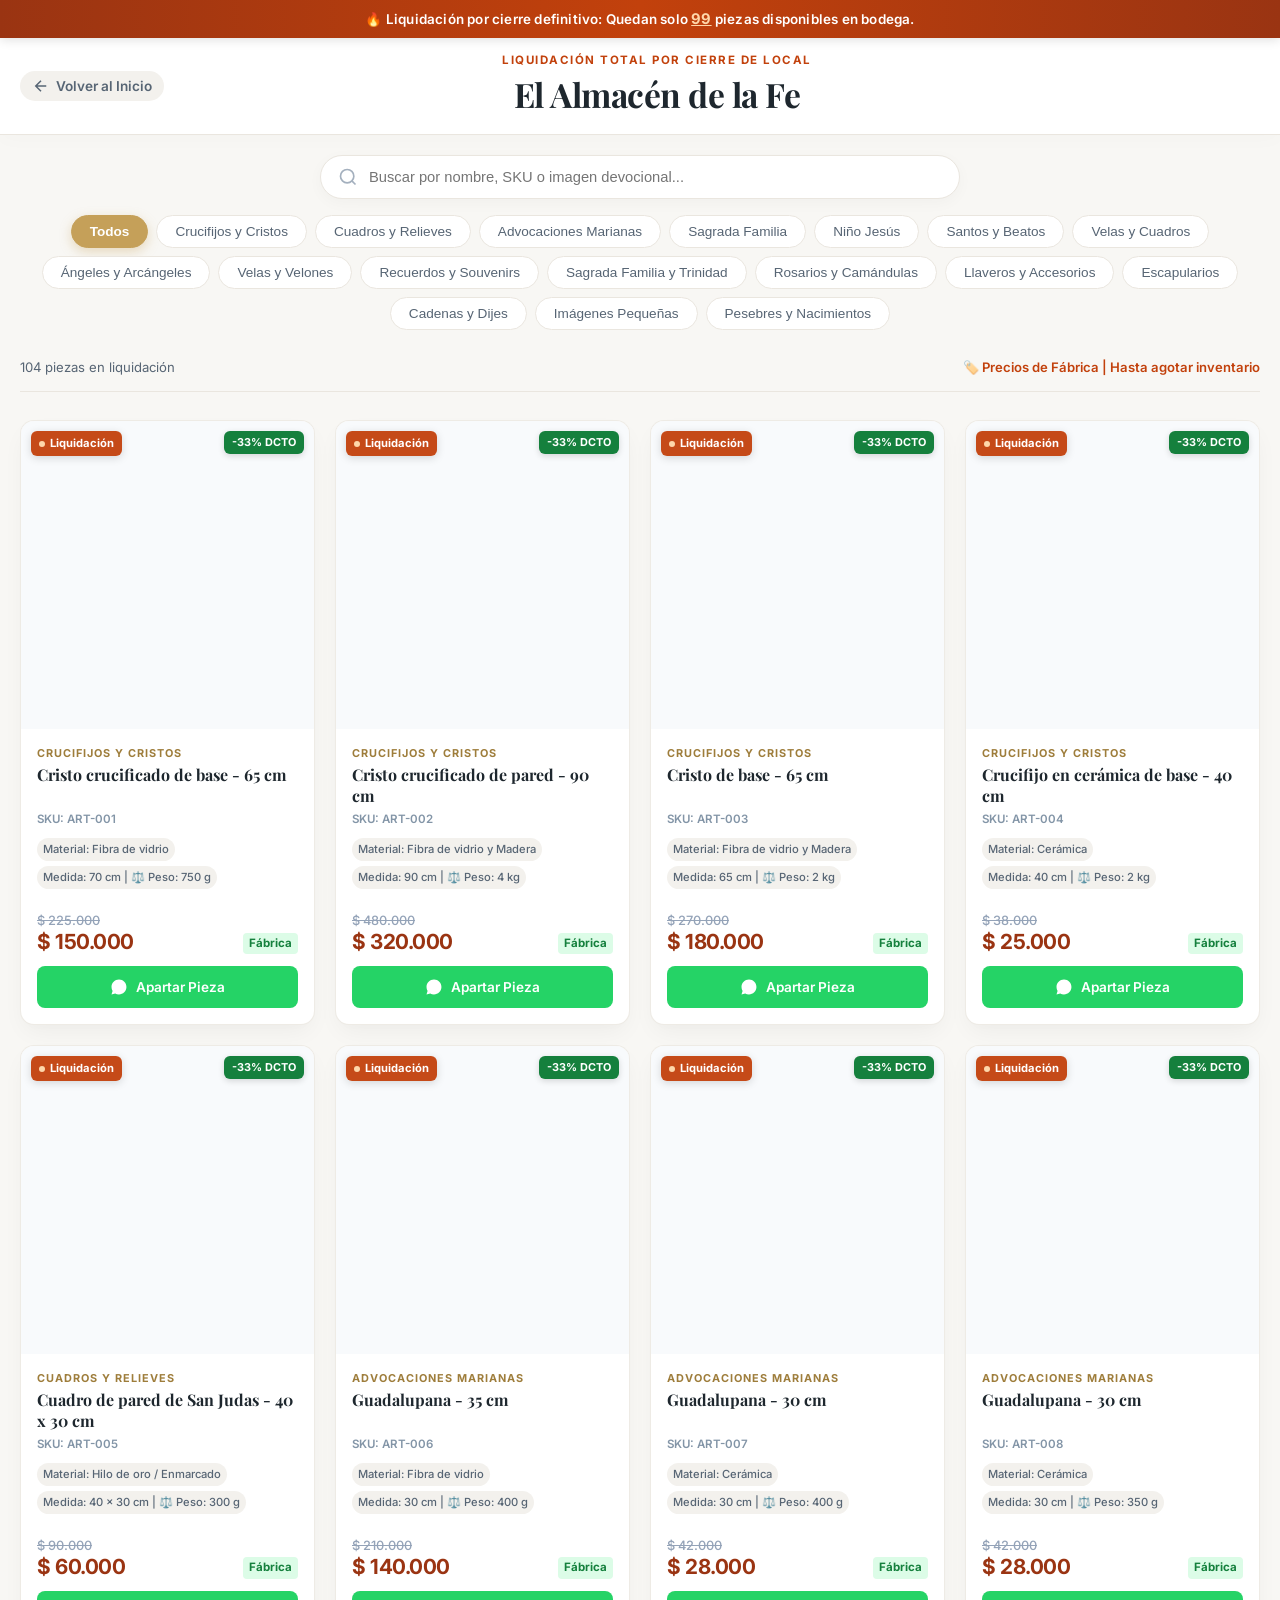
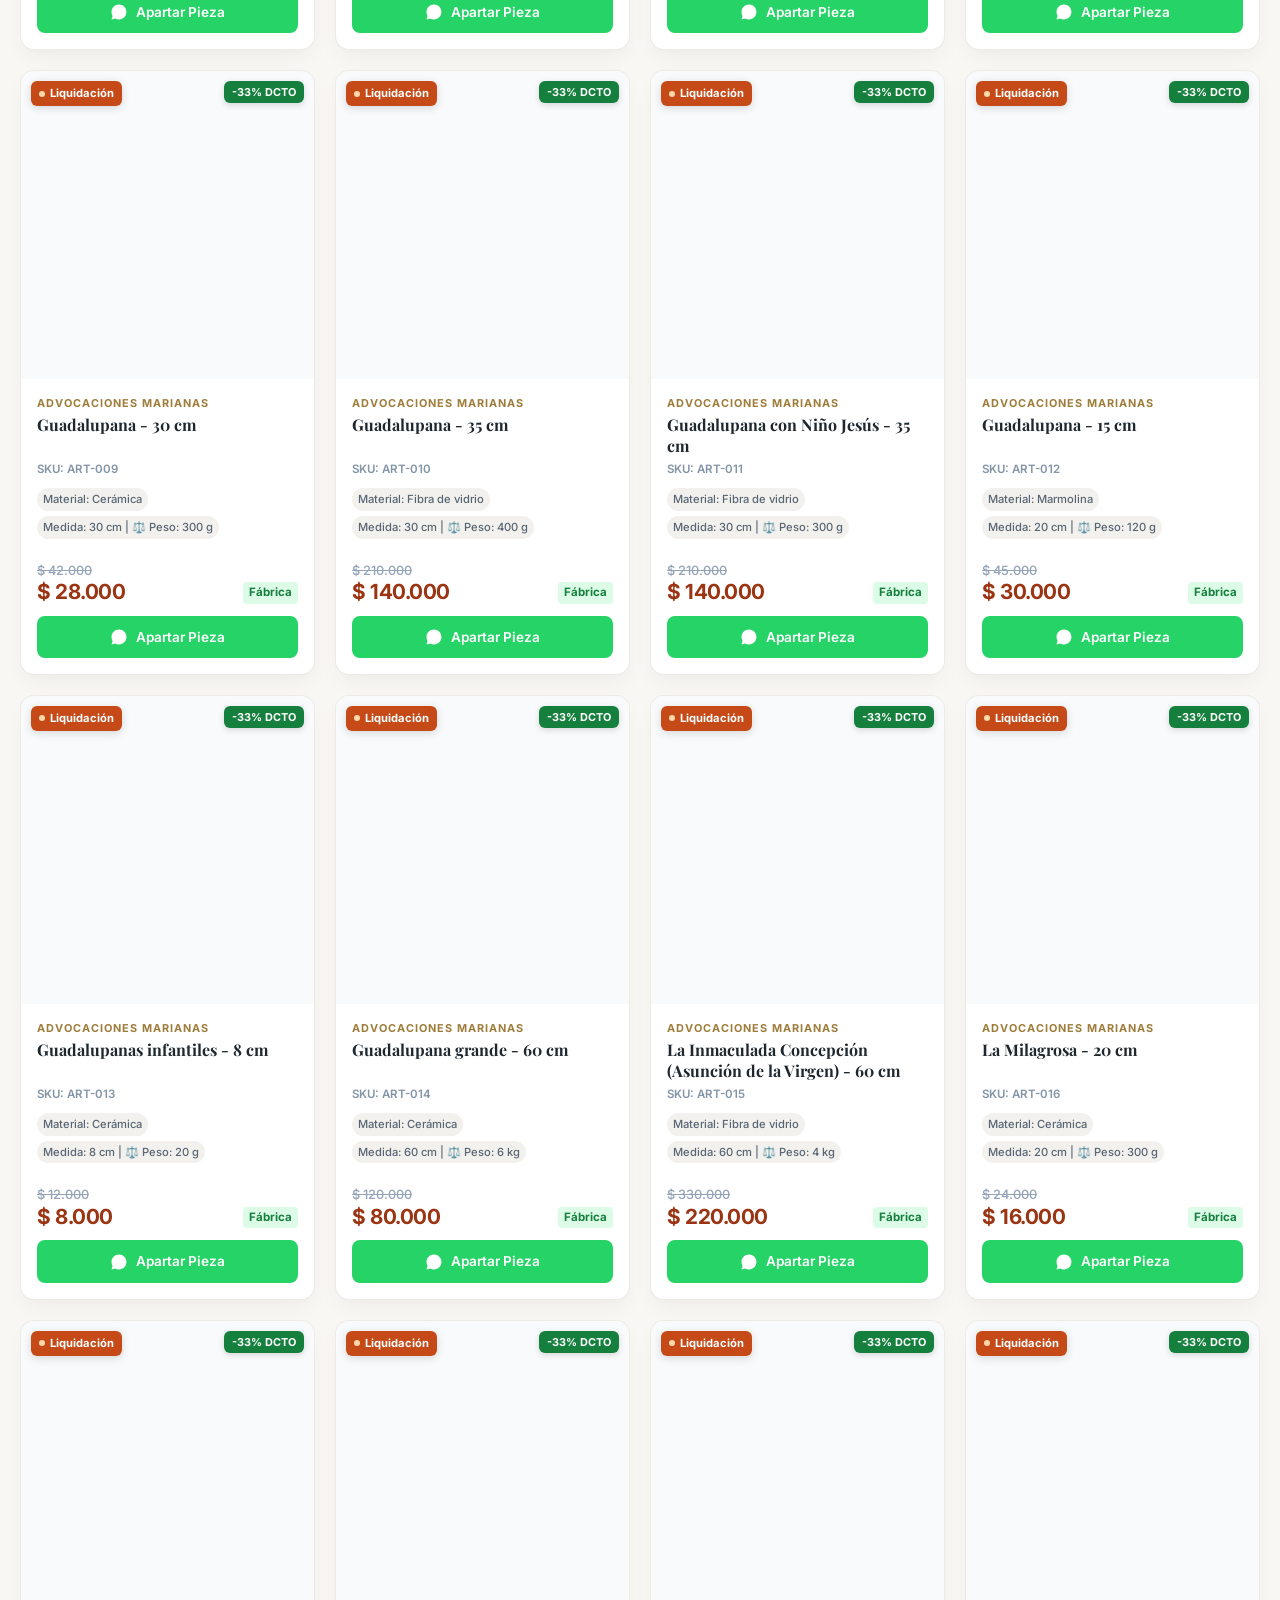
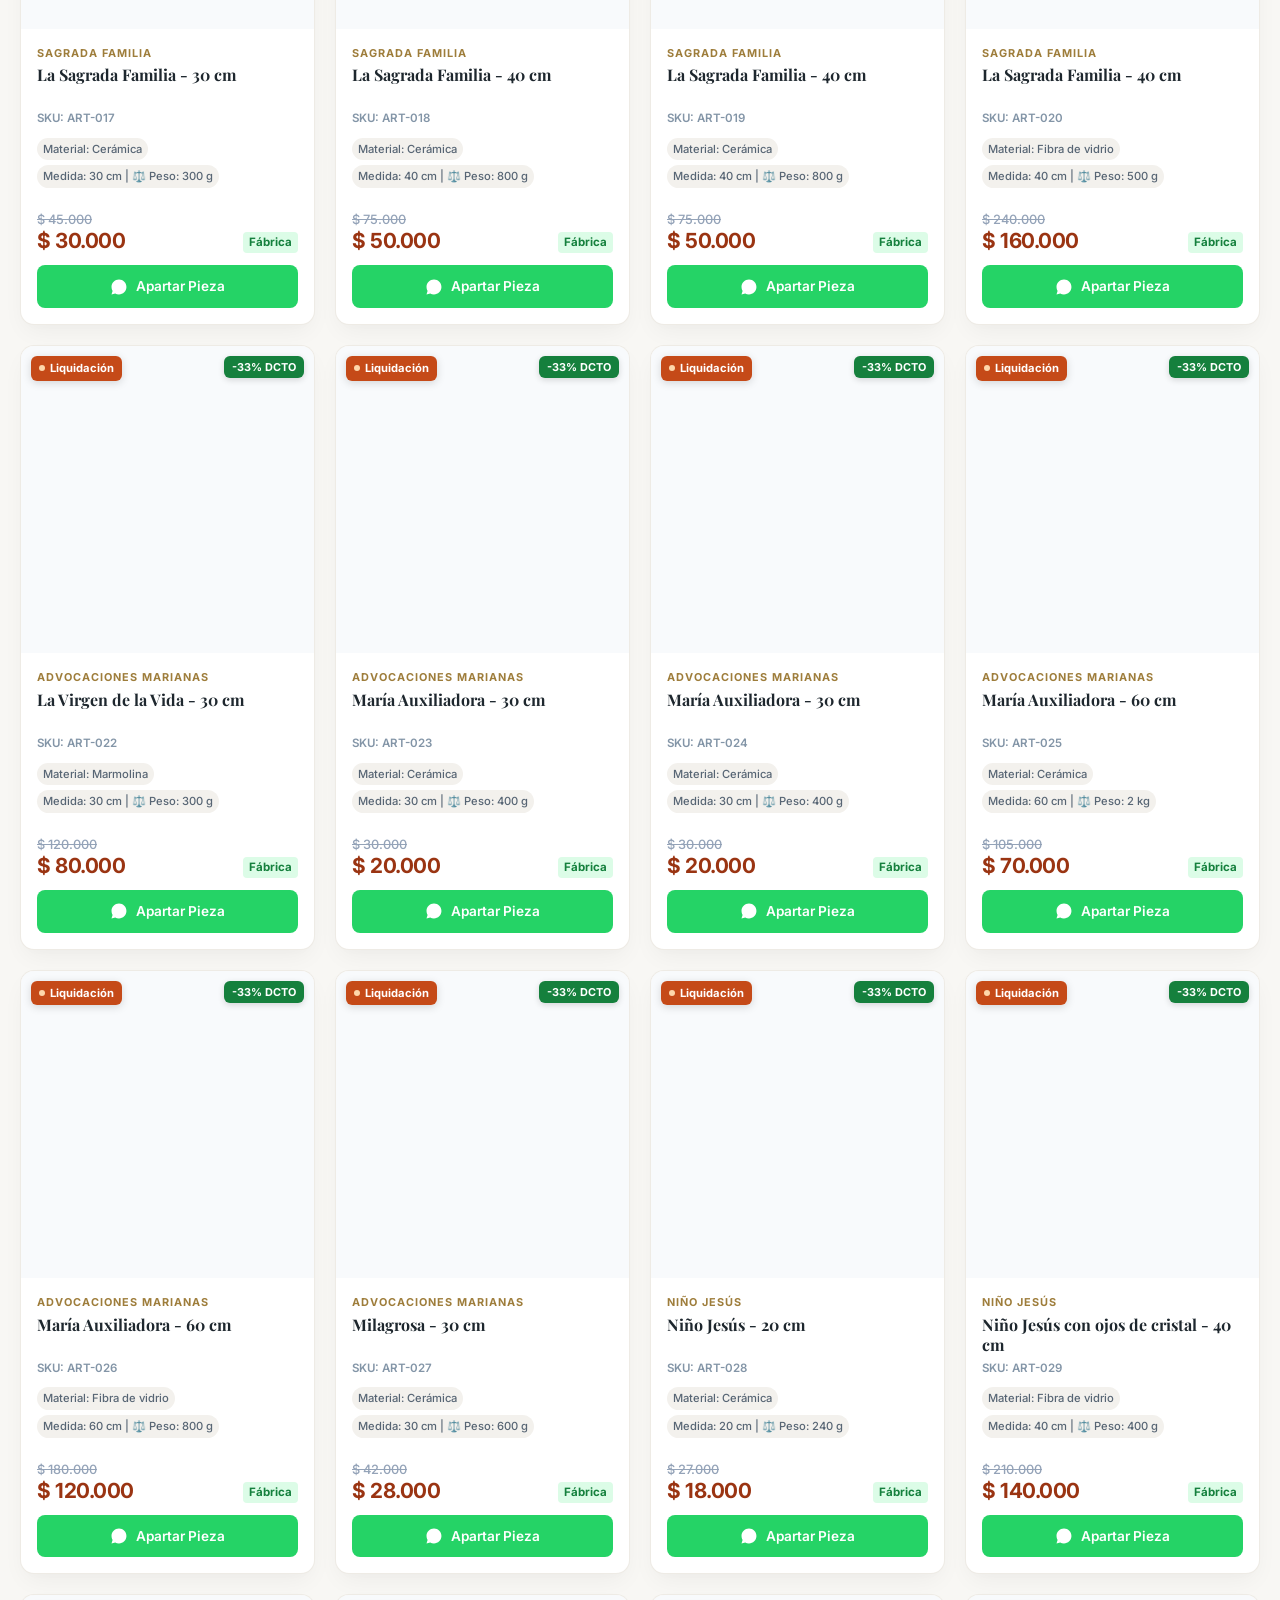
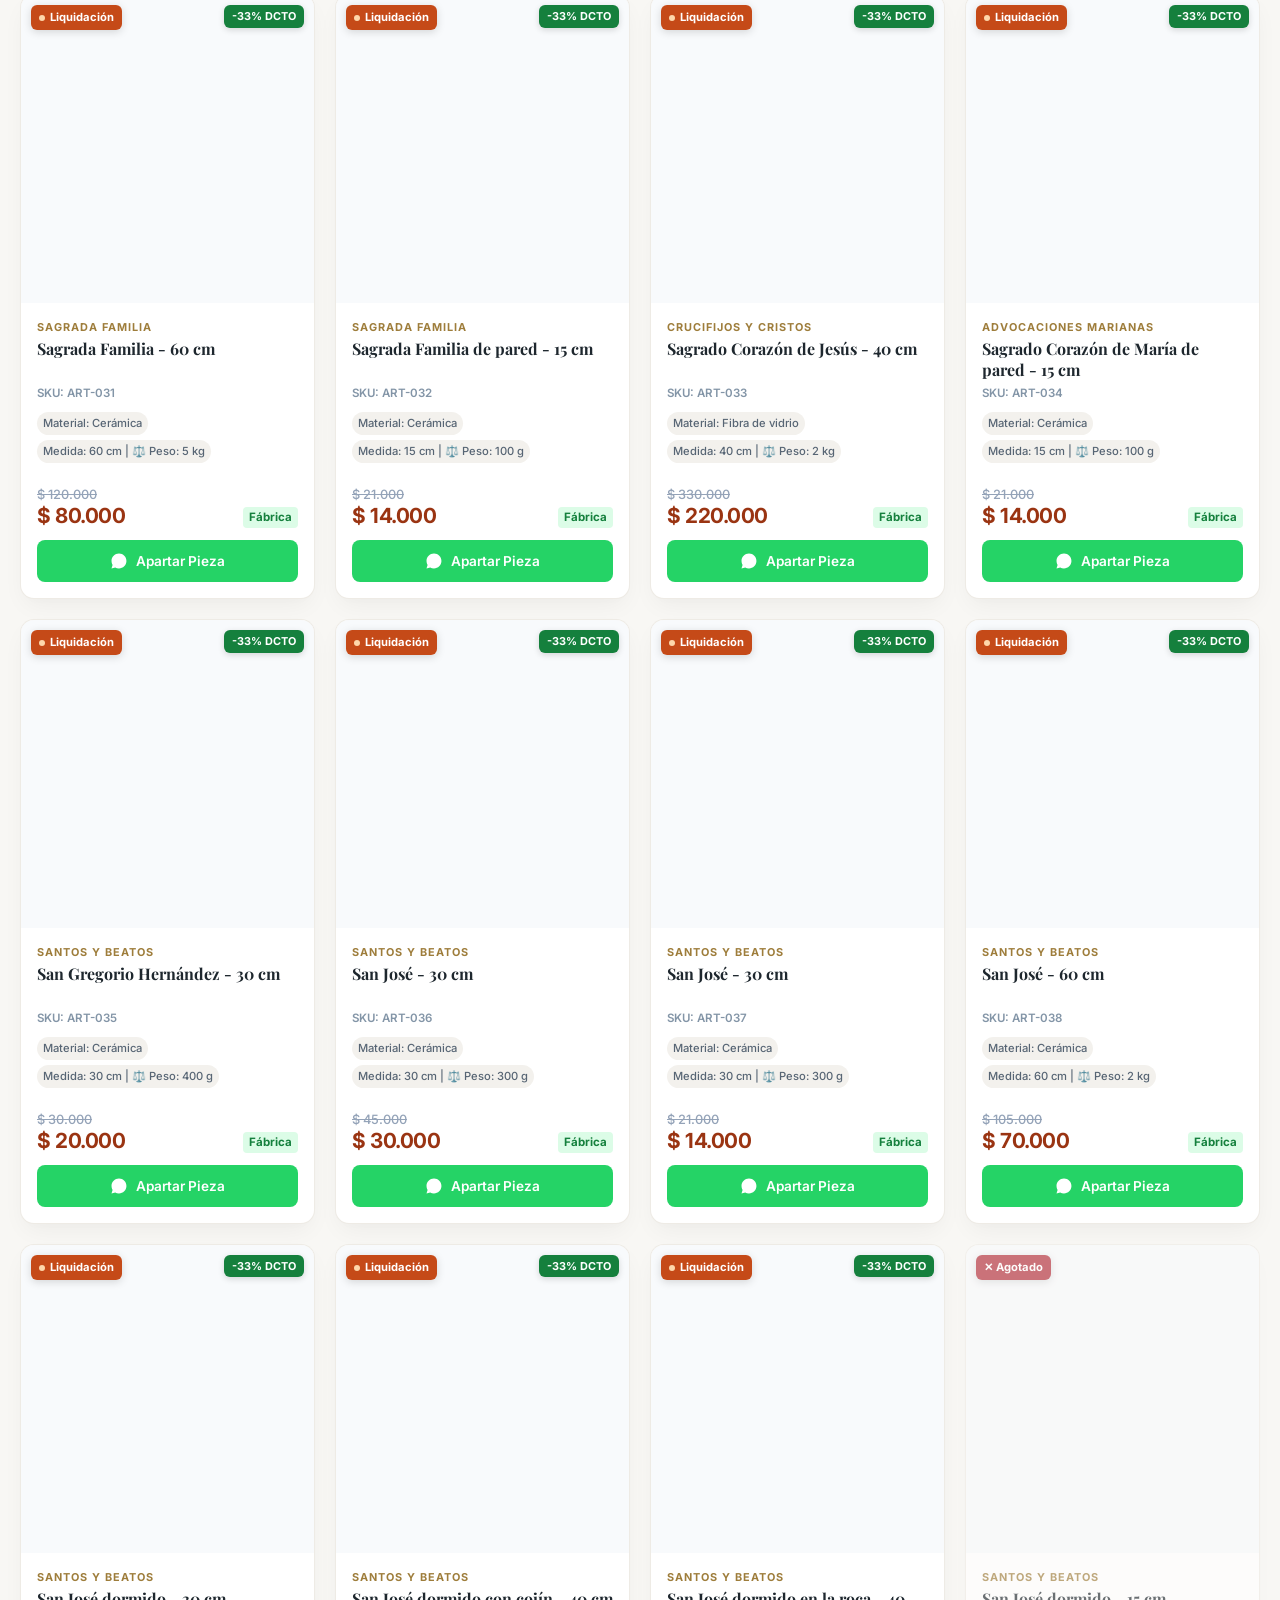
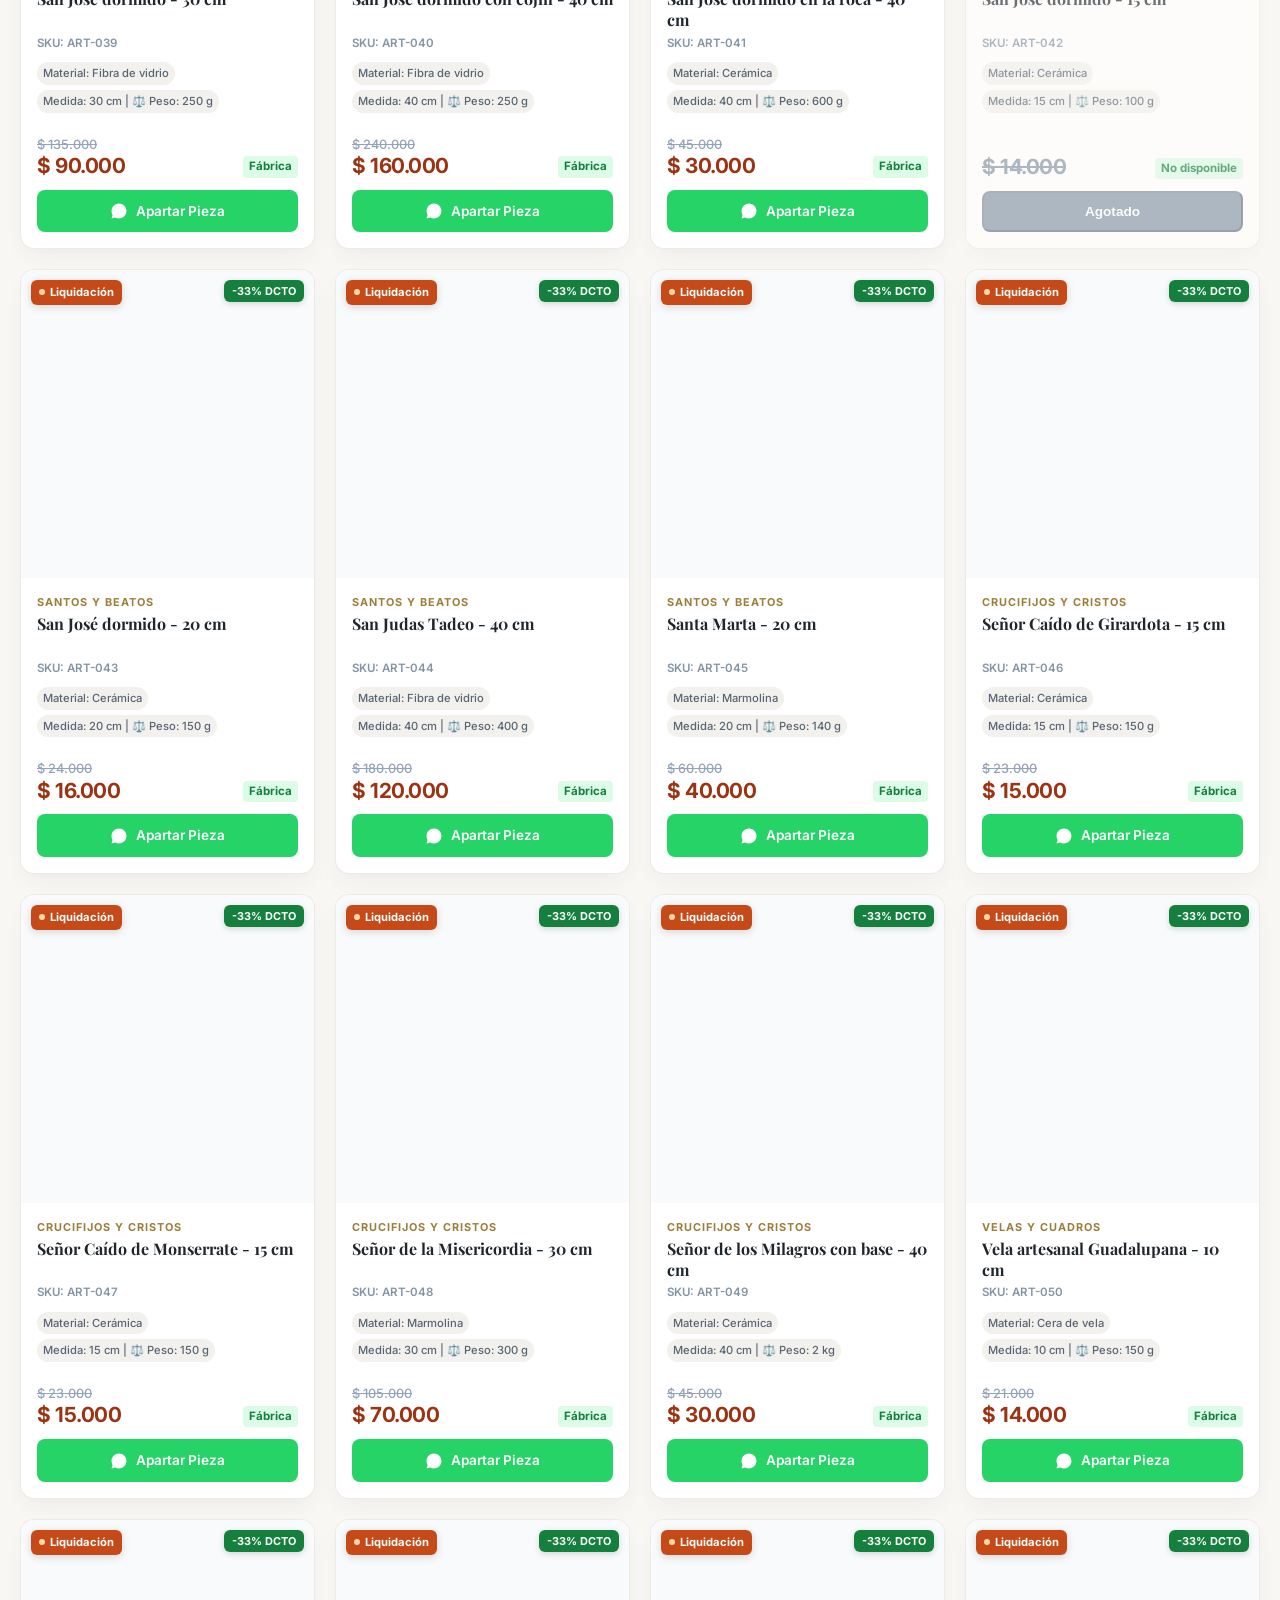
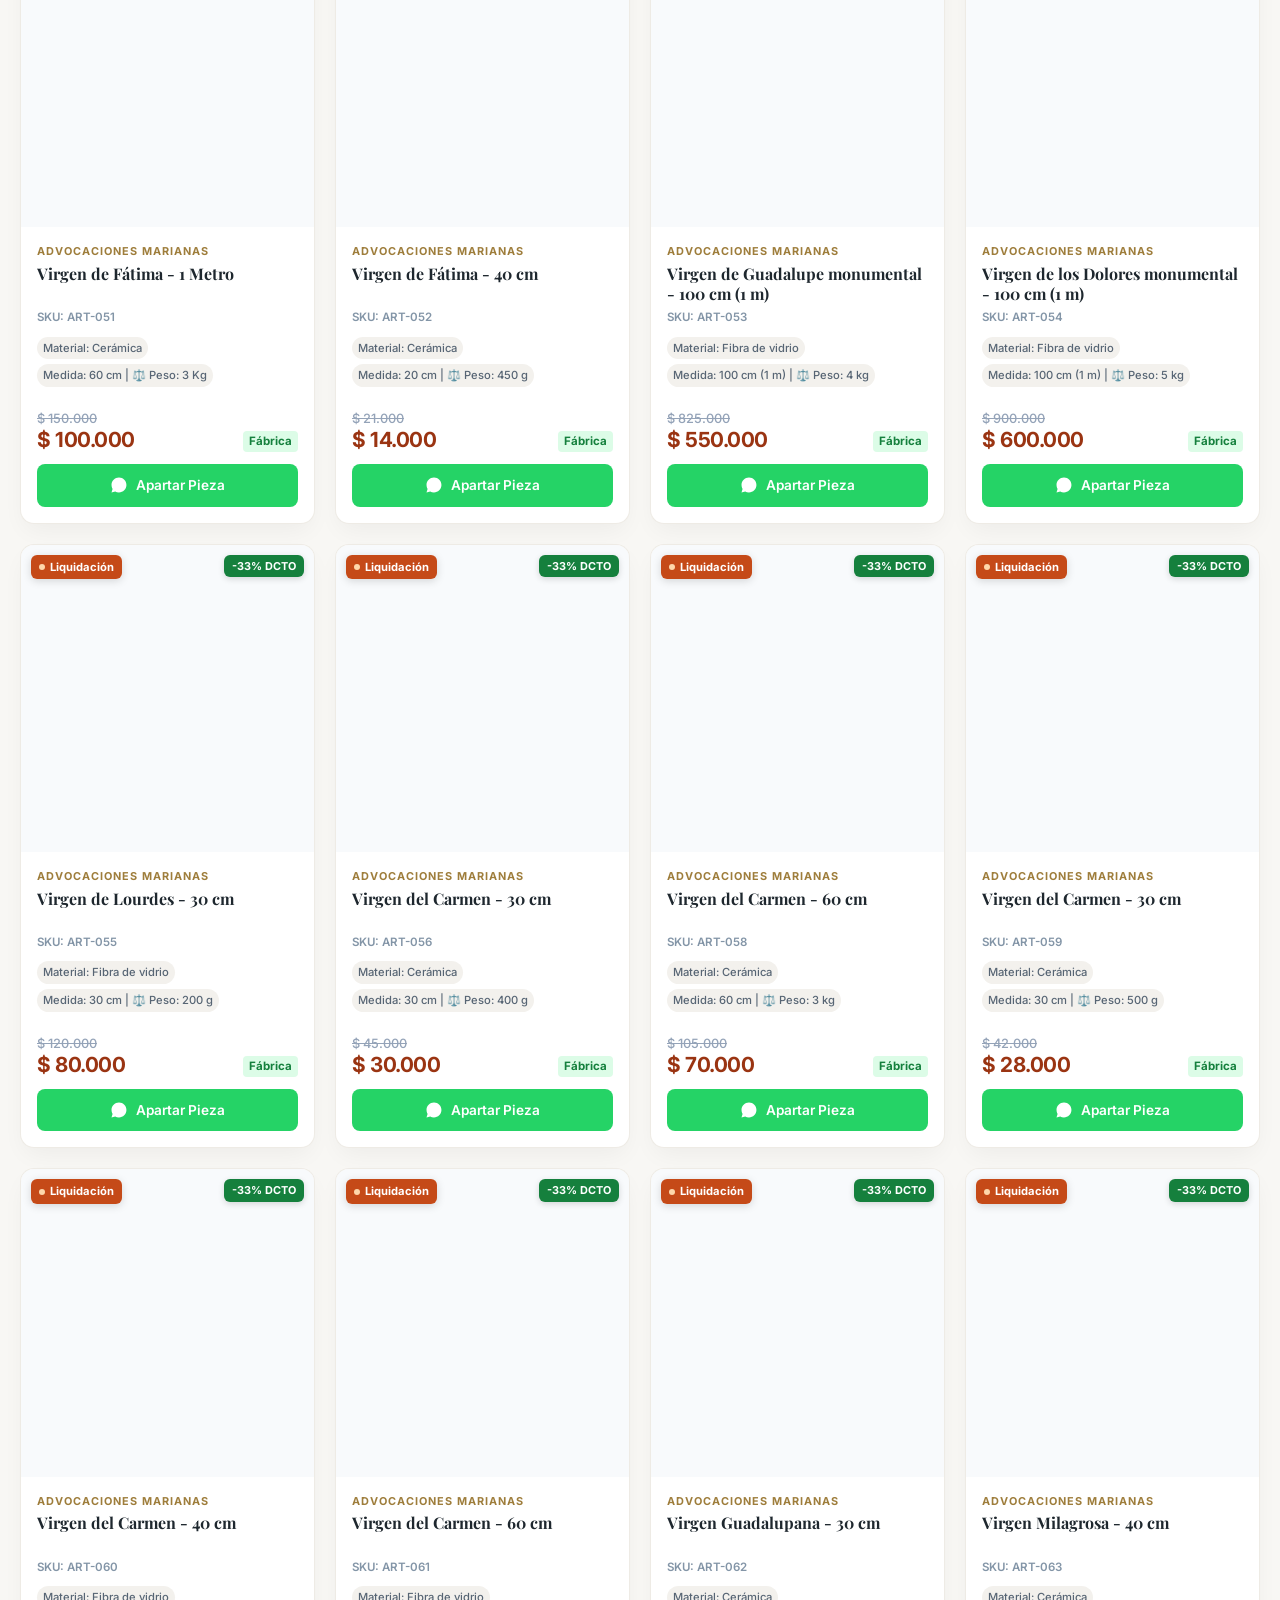
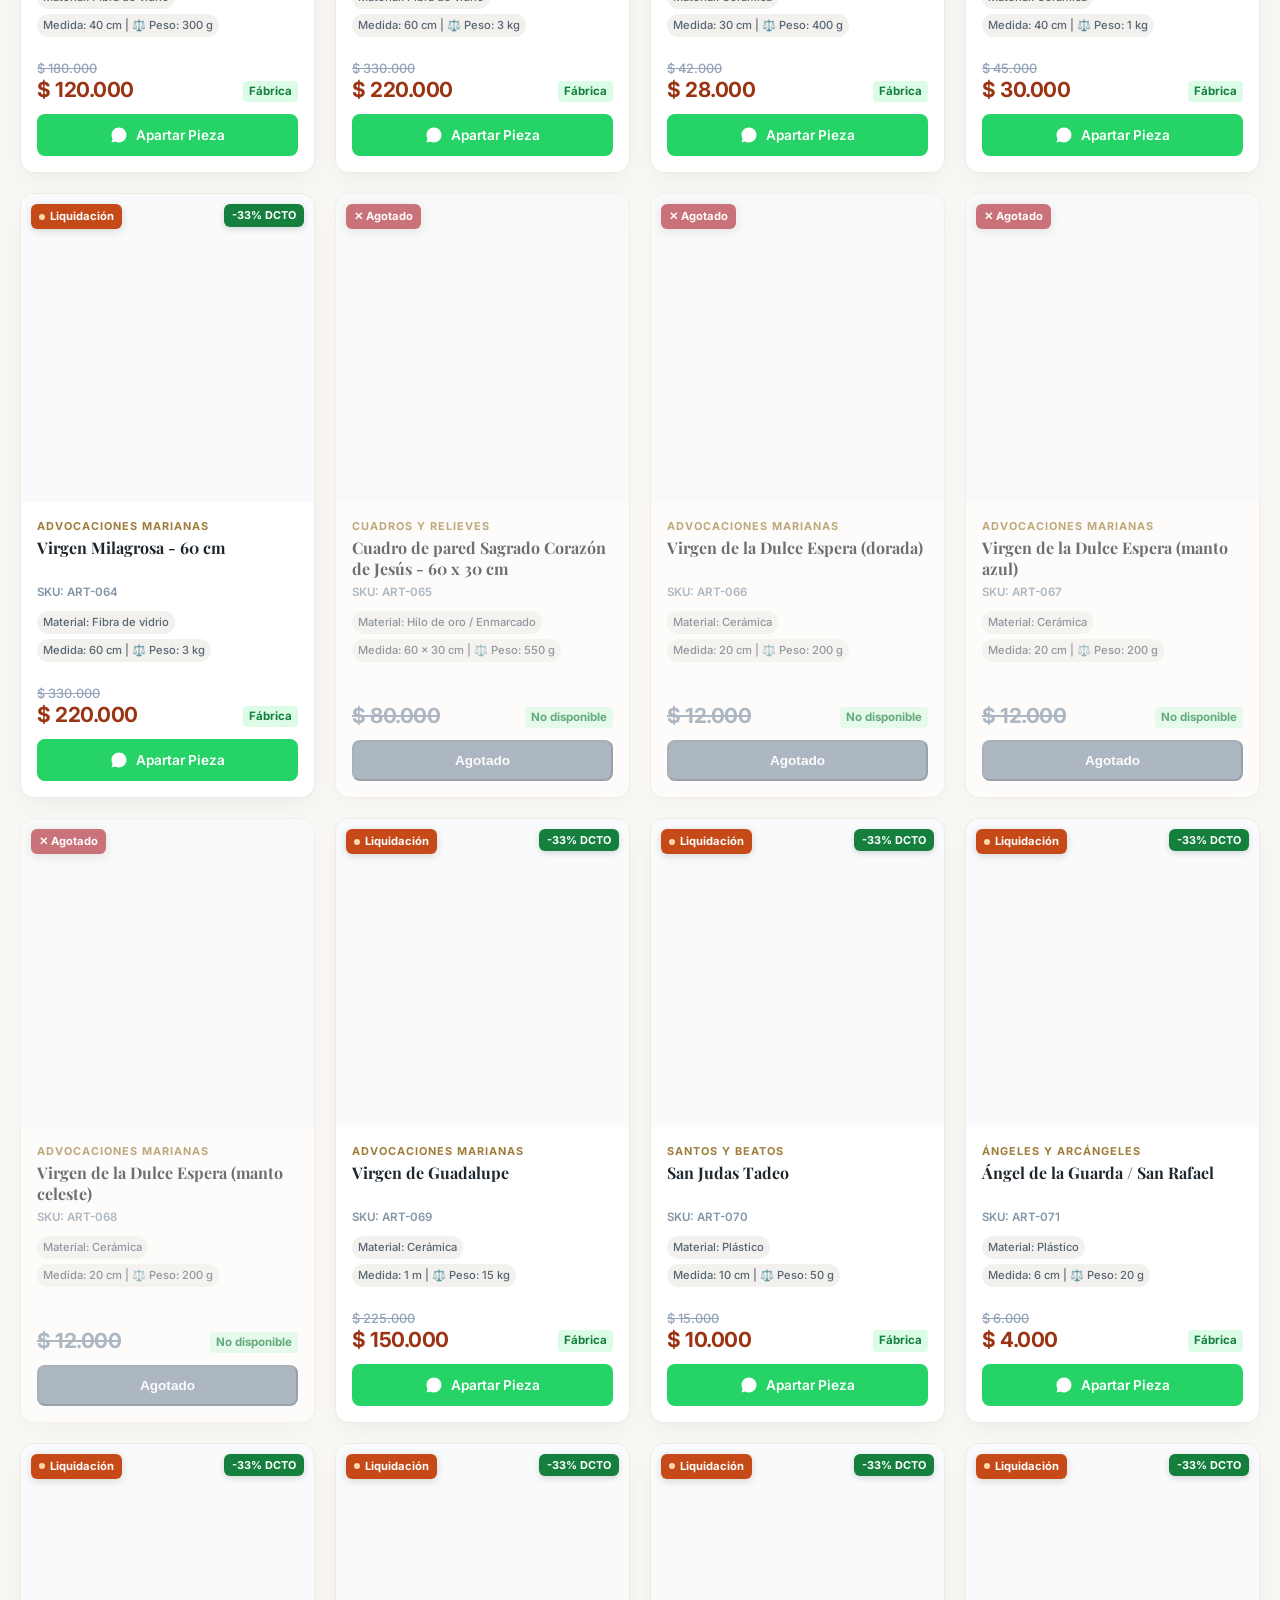
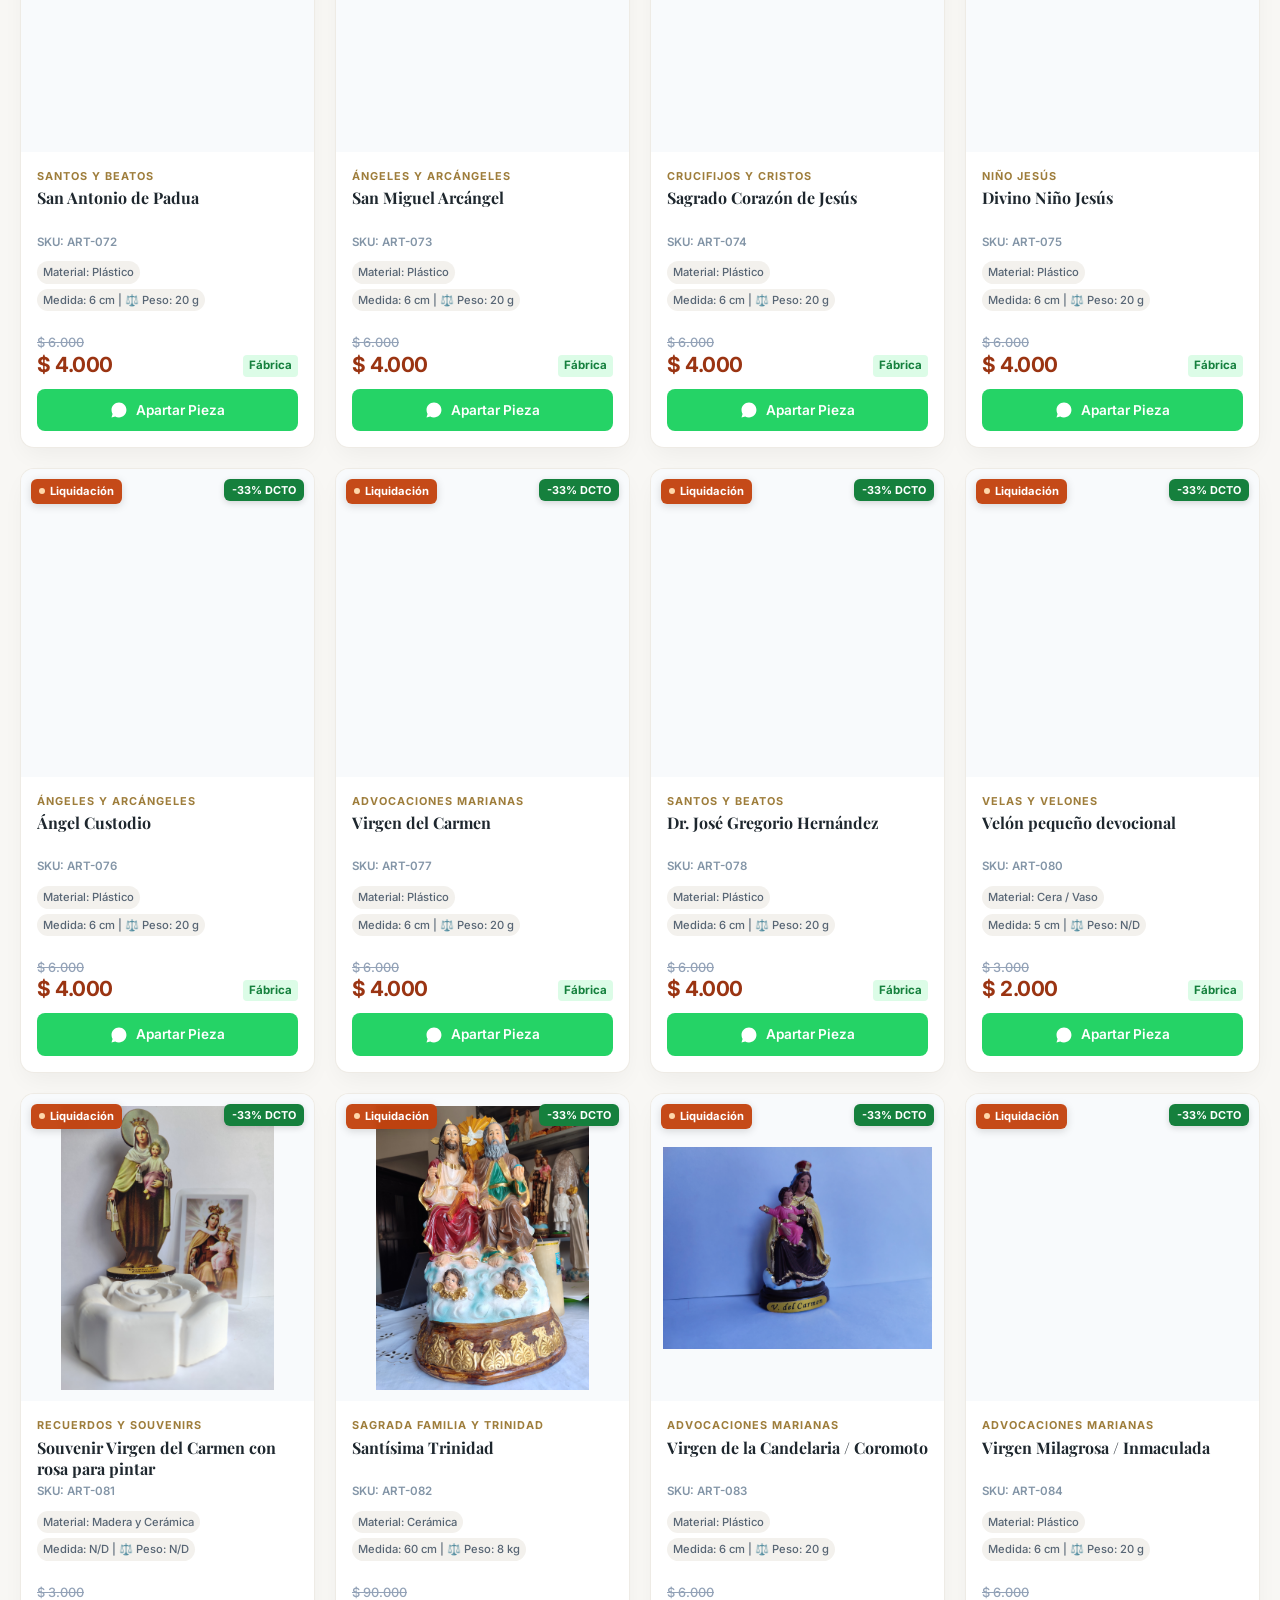
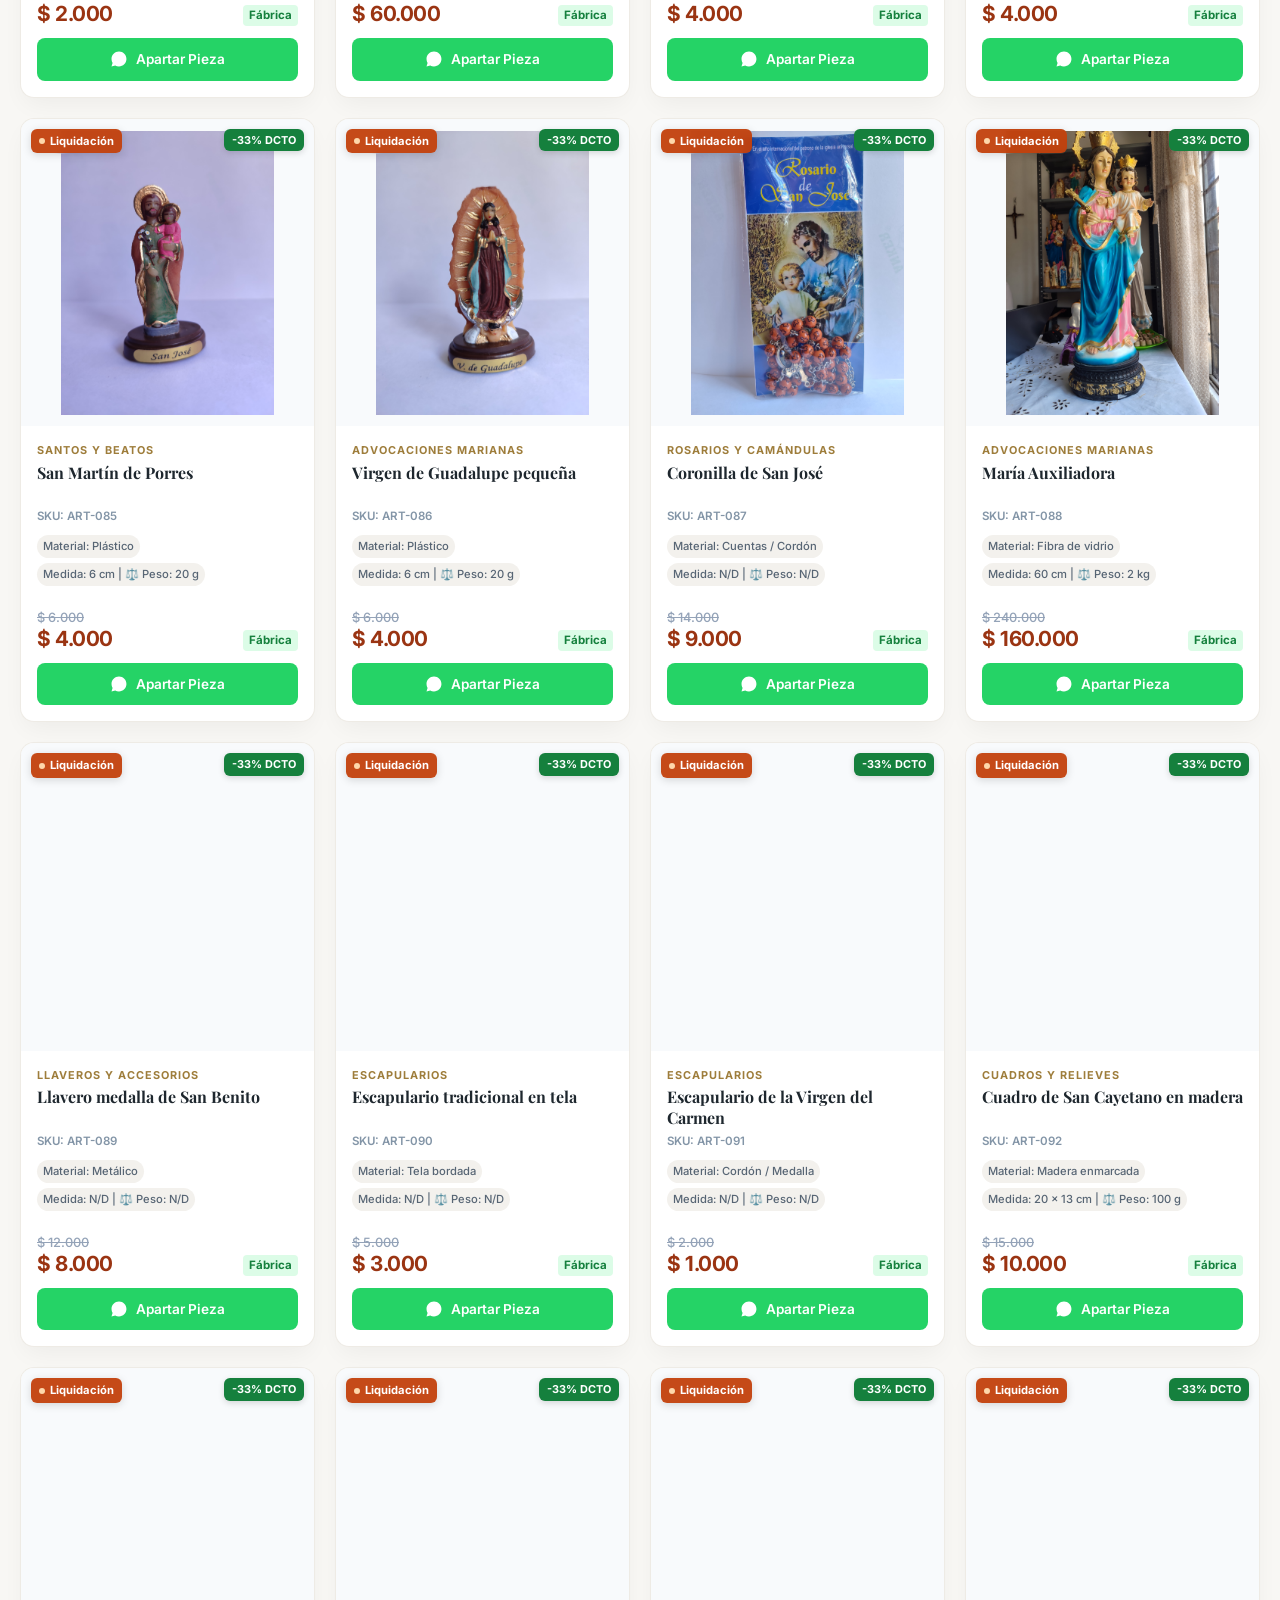
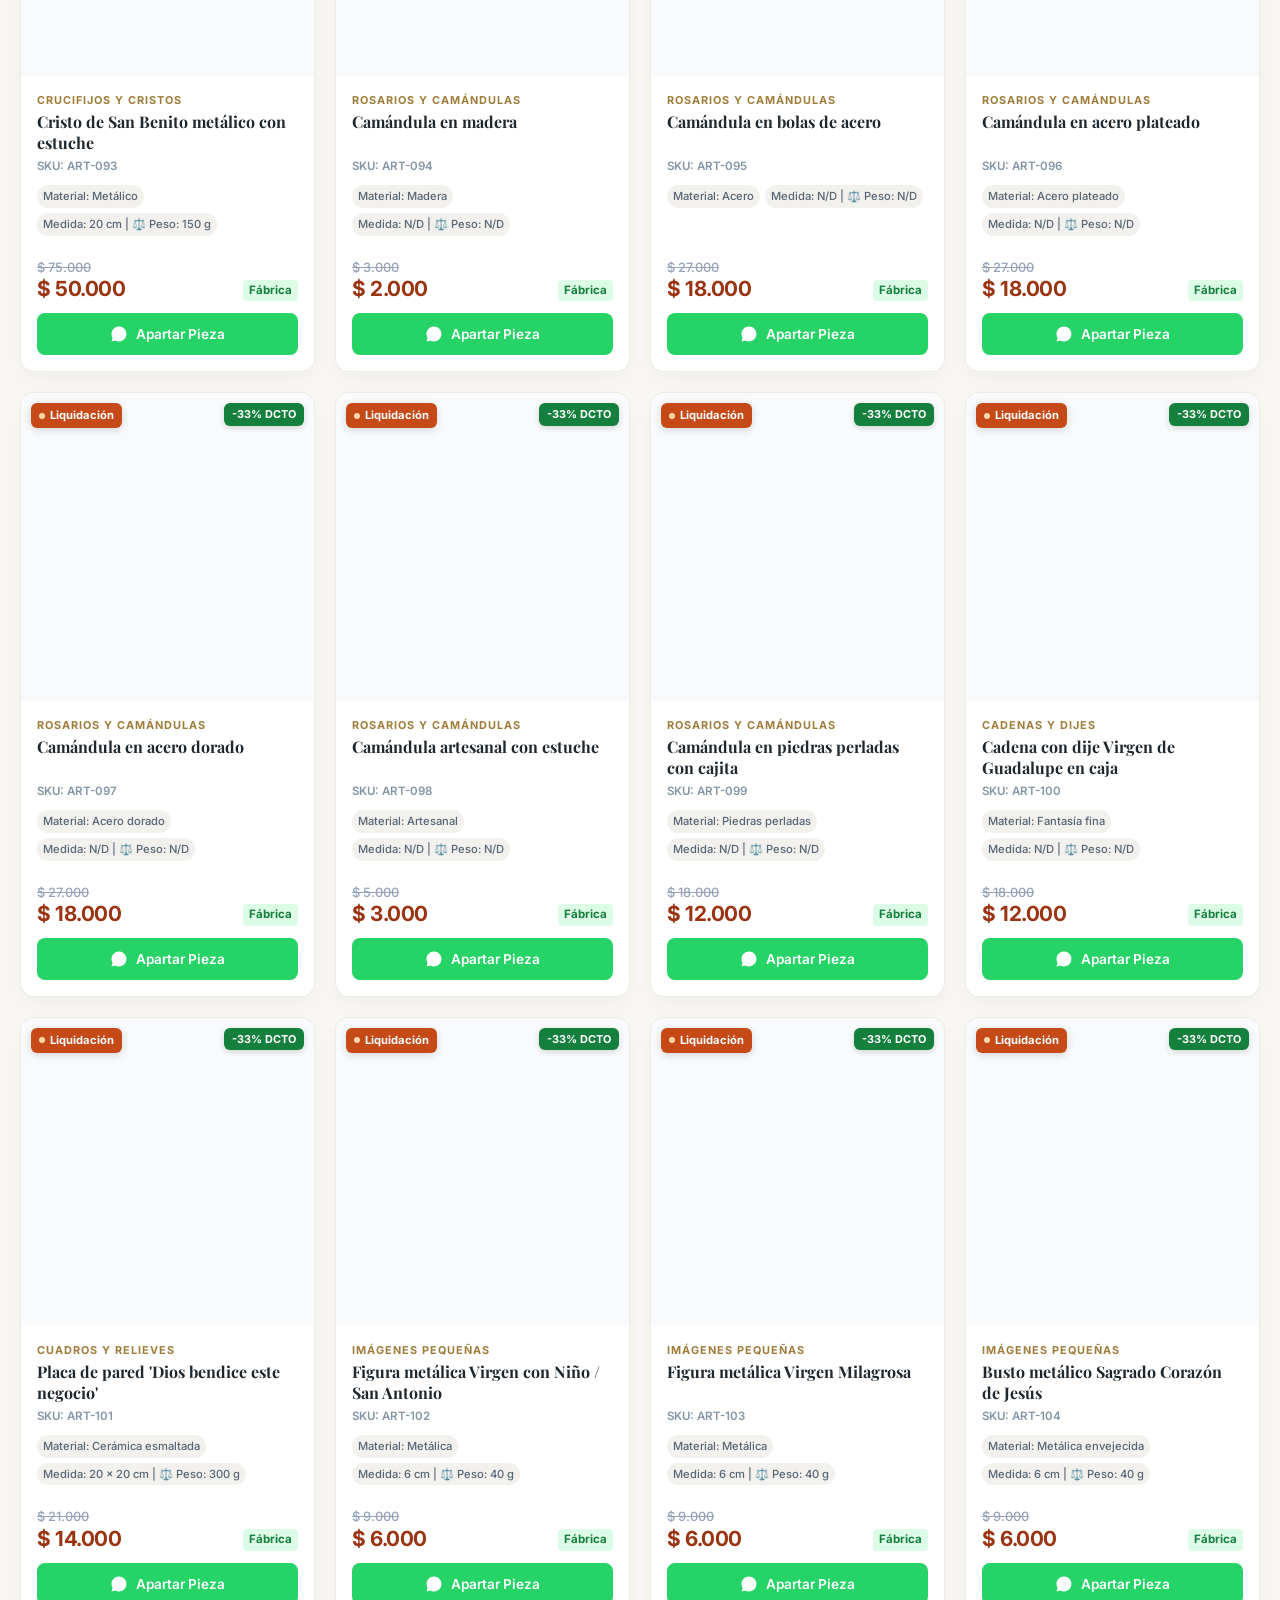
==== commit d7951802: "Cambio span" ====
--- a/catalogo.html
+++ b/catalogo.html
@@ -12,7 +12,7 @@
 <body>
     <!-- Barra superior de urgencia en vivo -->
     <div class="urgency-topbar" id="urgencyBar">
-        <span>🔥 Liquidación por cierre definitivo: Quedan solo <strong id="dynamicAvailableCounter">83</strong> piezas disponibles en bodega. Despachos a toda Colombia.</span>
+        <span>🔥 Liquidación por cierre definitivo: Quedan solo <strong id="dynamicAvailableCounter">83</strong> piezas disponibles en bodega. </span>
     </div>
 
     <header class="catalog-header">
